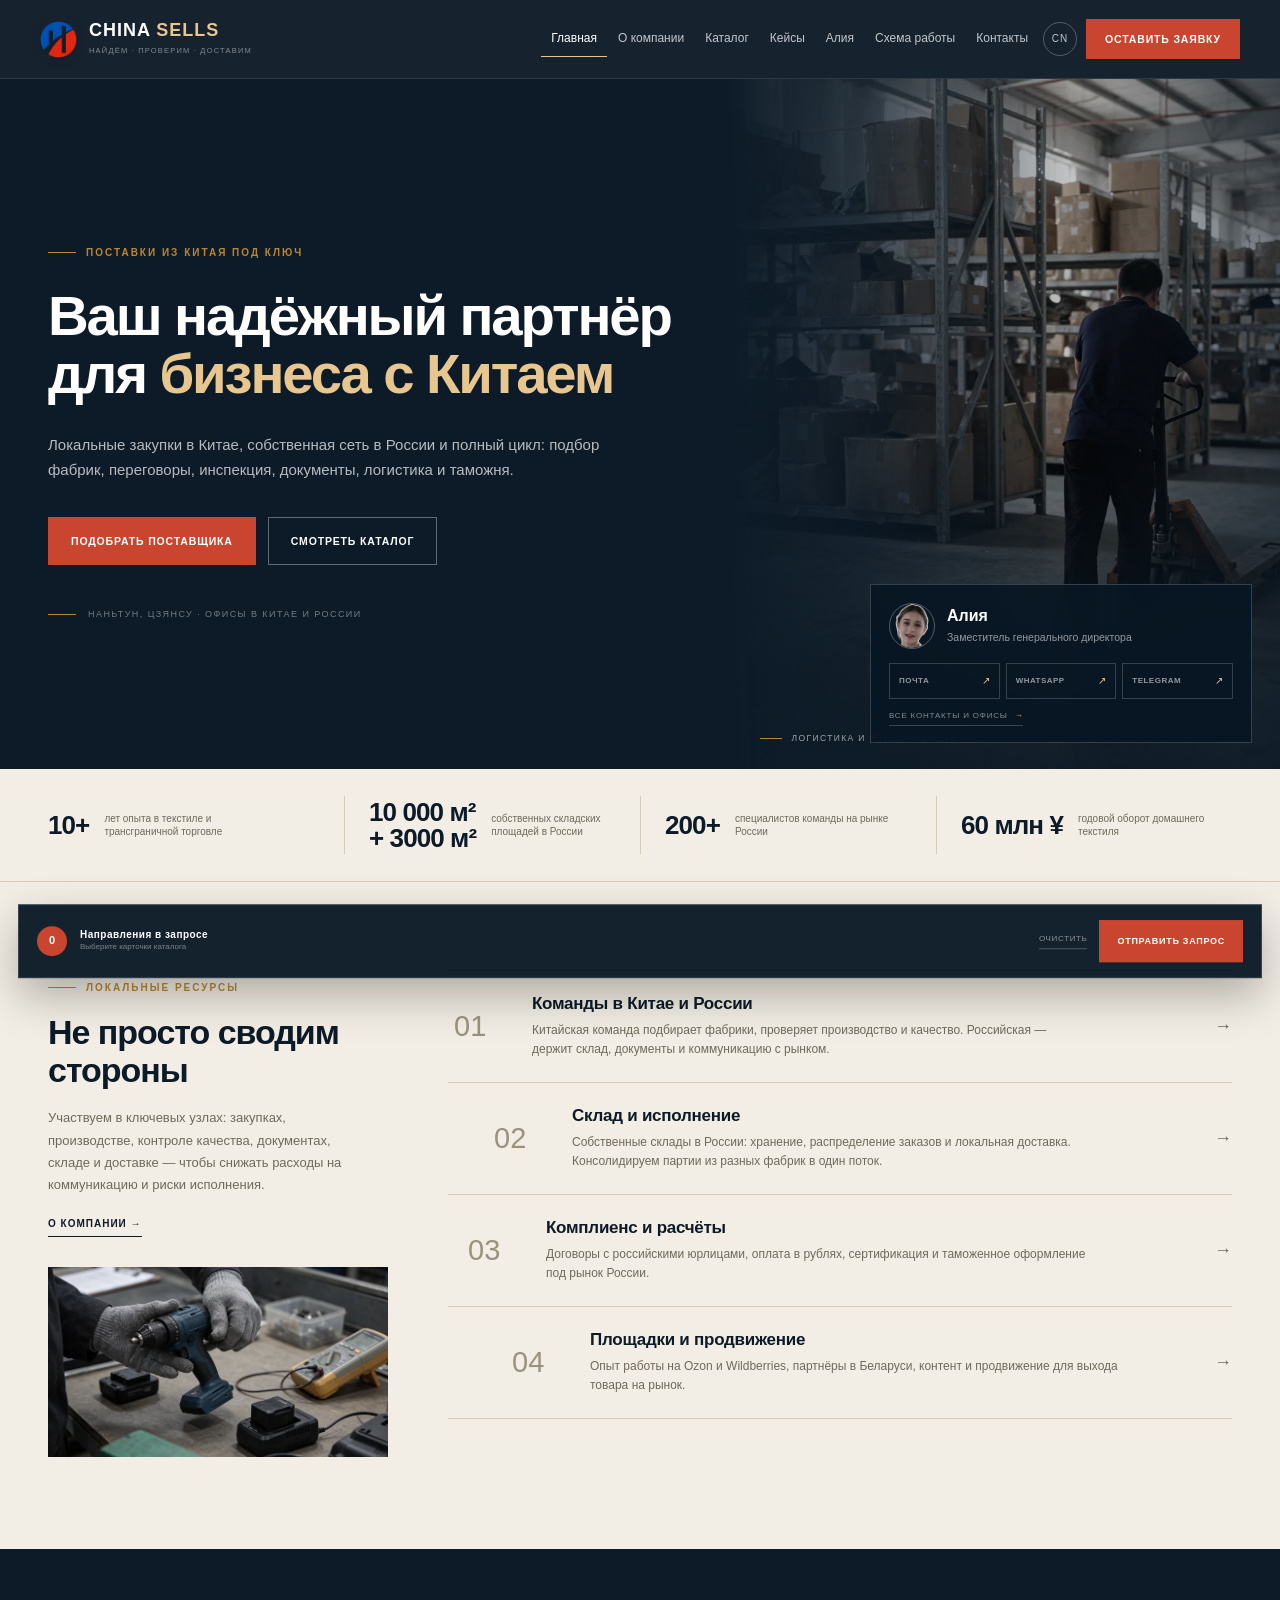
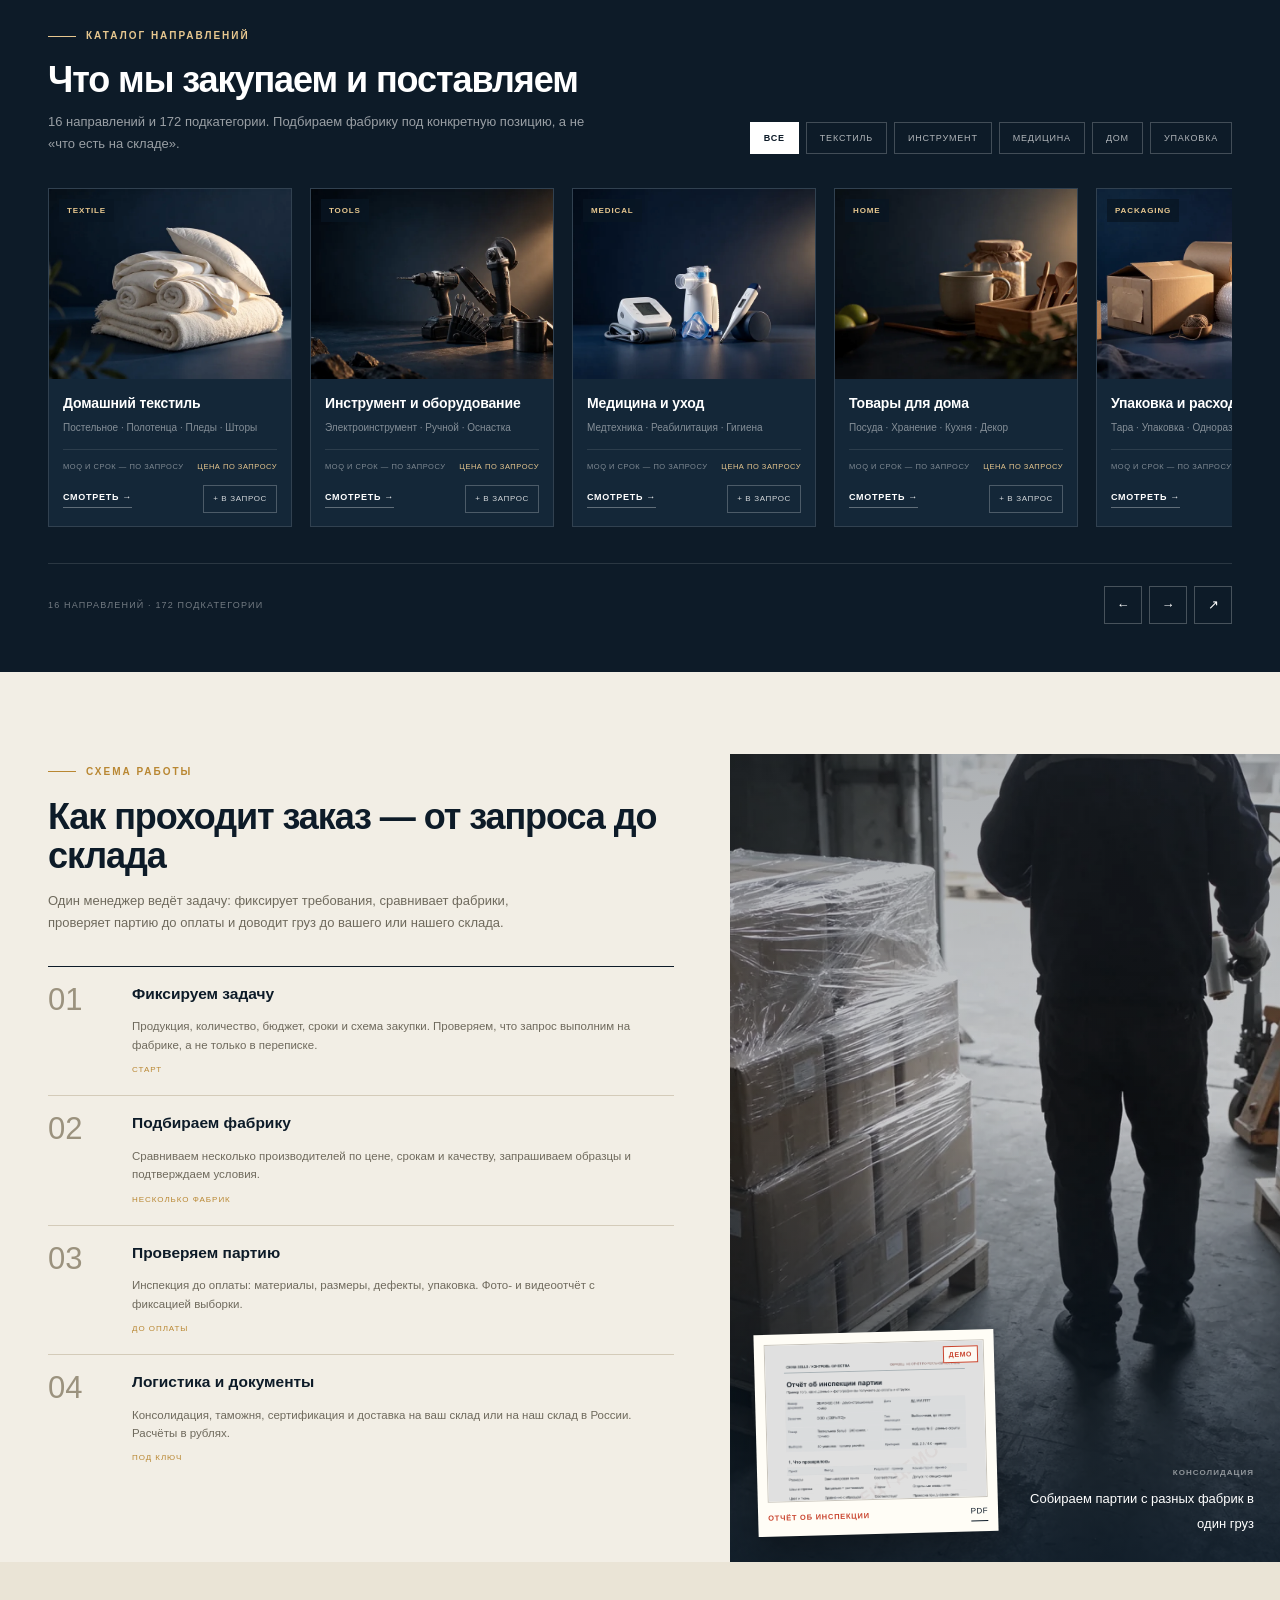
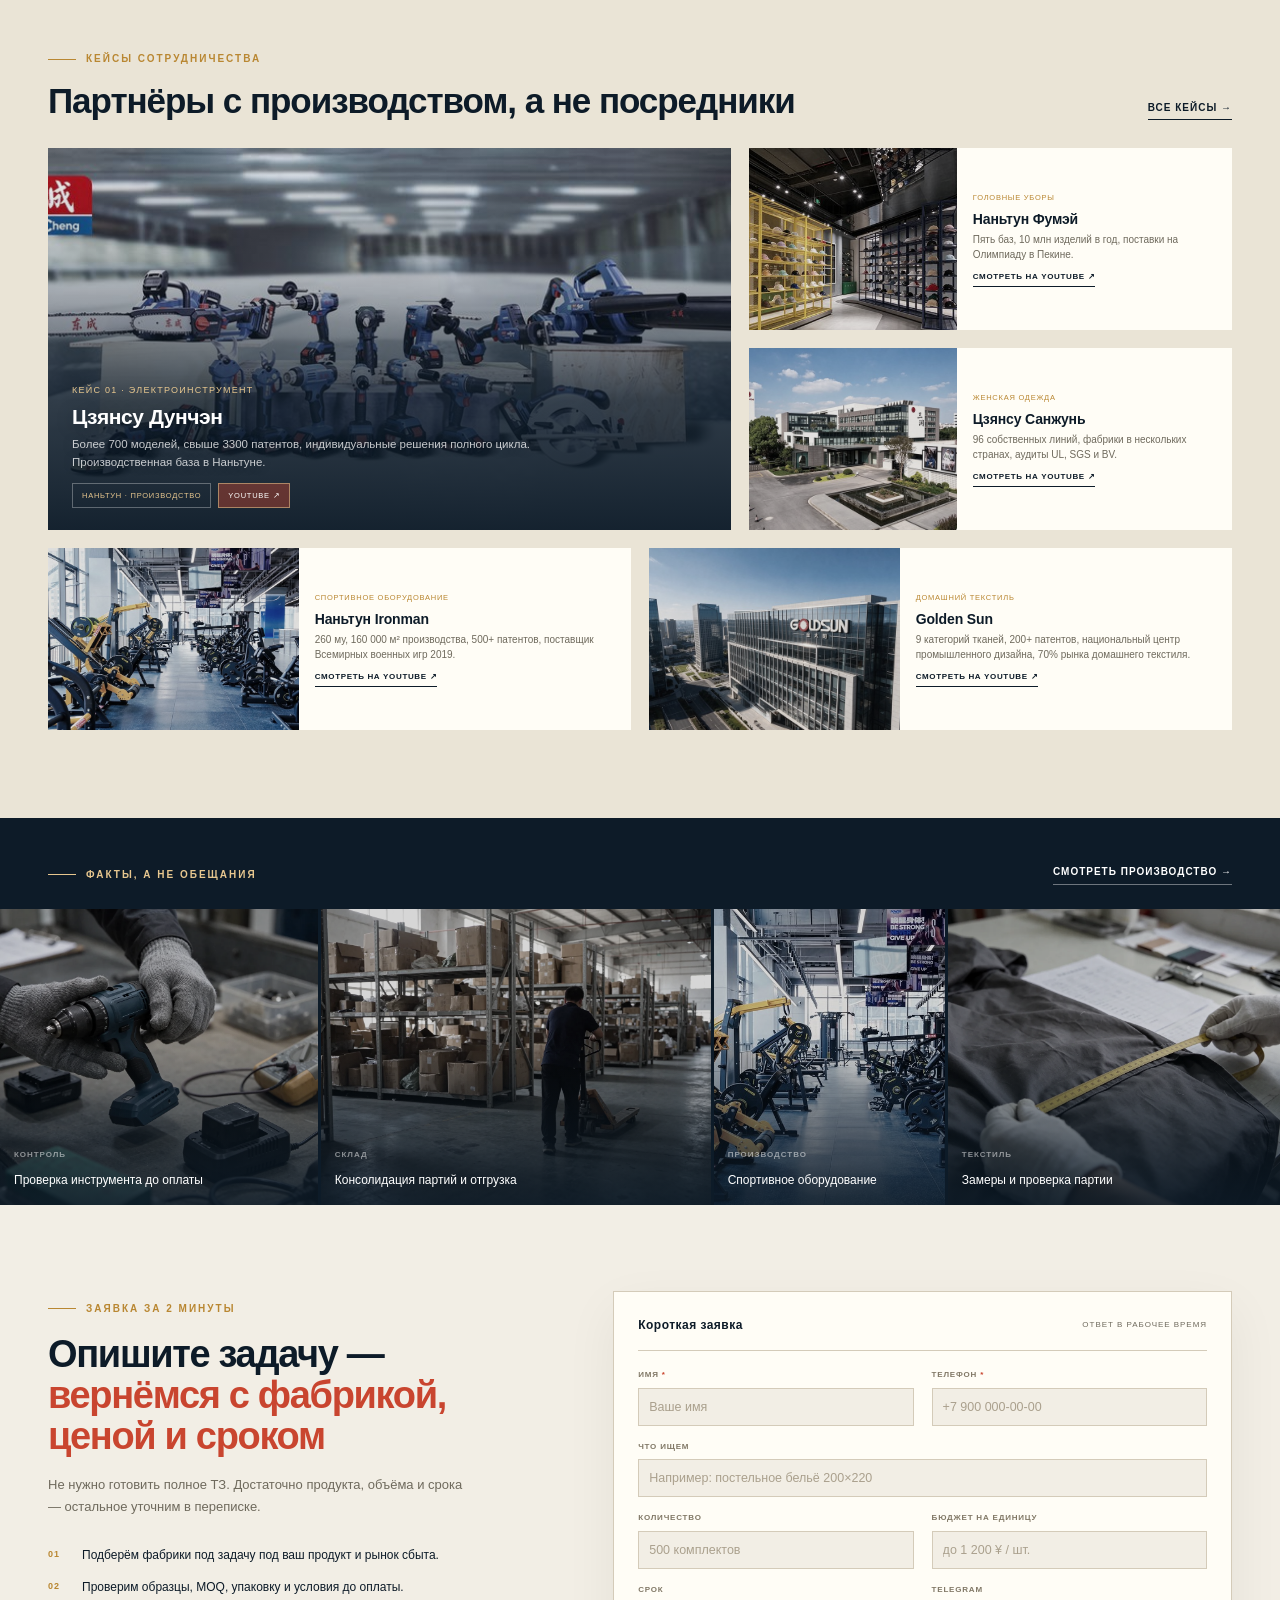
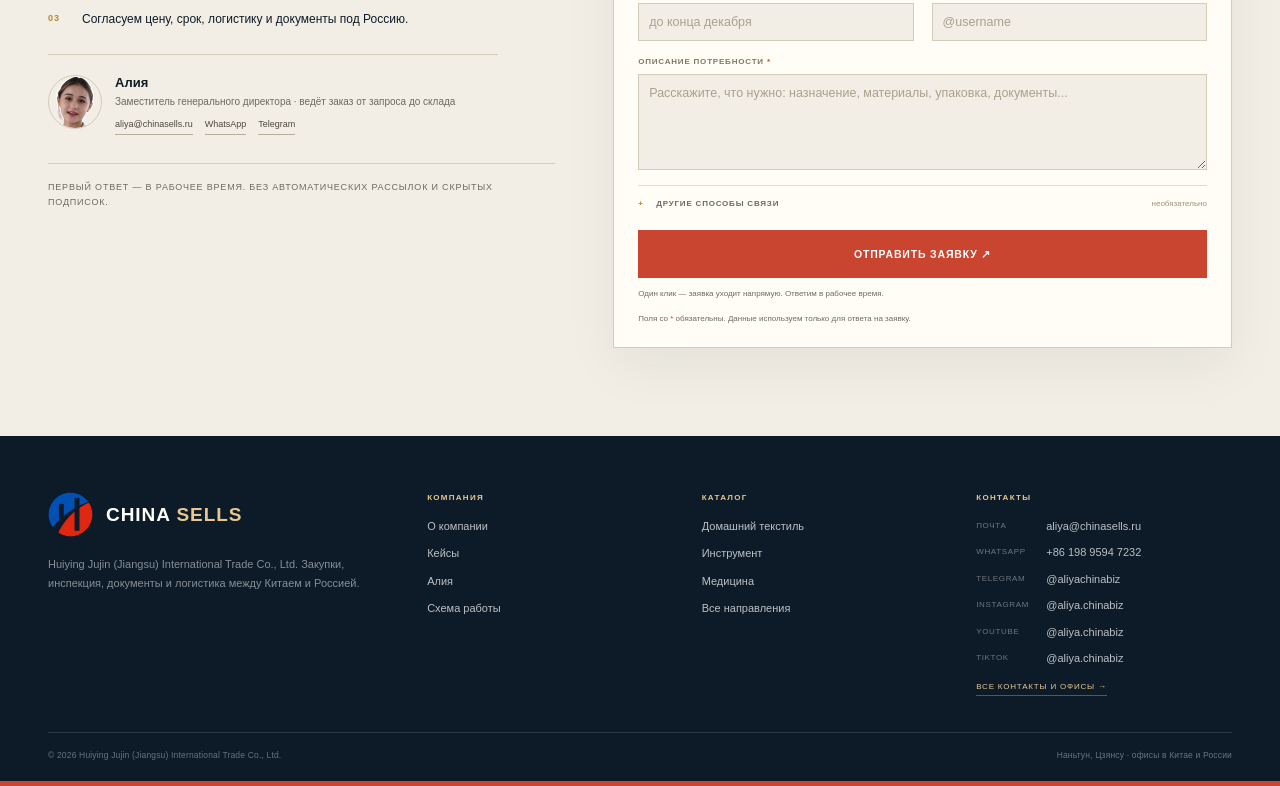
==== index.html @ 8e45dde5 "新增联系页并压缩首页联系卡" ====
<!DOCTYPE html>
<html lang="ru">
<head>
  <meta charset="UTF-8">
  <meta name="viewport" content="width=device-width, initial-scale=1.0">
  <title>China Sells — поставки из Китая под ключ | Каталог направлений и заявка</title>
  <meta name="description" content="China Sells: локальные закупки в Китае, подбор фабрик, инспекция партий, документы и логистика в Россию. Каталог направлений, MOQ и сроки — по запросу.">
  <link rel="canonical" href="https://chinasells.ru/">
  <link rel="alternate" hreflang="ru" href="https://chinasells.ru/">
  <link rel="alternate" hreflang="x-default" href="https://www.hyjjls.cn/">
  <link rel="alternate" hreflang="zh-CN" href="https://www.hyjjls.cn/">
  <meta name="theme-color" content="#0d1b28">
  <link rel="icon" href="img/logo-hyjj.png">
  <link rel="preload" href="css/site-2026.css" as="style">
  <link rel="stylesheet" href="css/site-2026.css">

  <meta property="og:type" content="website">
  <meta property="og:site_name" content="China Sells">
  <meta property="og:title" content="China Sells — поставки из Китая под ключ">
  <meta property="og:description" content="Подбор фабрик, инспекция партий, документы и логистика в Россию. Каталог направлений и заявка за 2 минуты.">
  <meta property="og:url" content="https://chinasells.ru/">
  <meta property="og:image" content="https://chinasells.ru/img/ru-hero.jpg">
  <meta property="og:locale" content="ru_RU">
  <meta name="twitter:card" content="summary_large_image">
  <meta name="twitter:title" content="China Sells — поставки из Китая под ключ">
  <meta name="twitter:description" content="Подбор фабрик, инспекция, документы и логистика в Россию.">
  <meta name="twitter:image" content="https://chinasells.ru/img/ru-hero.jpg">

  <script type="application/ld+json">
  {
    "@context": "https://schema.org",
    "@type": "Organization",
    "@id": "https://chinasells.ru/#organization",
    "name": "China Sells",
    "alternateName": "Huiying Jujin (Jiangsu) International Trade Co., Ltd.",
    "url": "https://chinasells.ru/",
    "logo": "https://chinasells.ru/img/logo-hyjj.png",
    "description": "Поставки из Китая под ключ: подбор производителей, инспекция фабрик, контракты, сертификация, логистика и таможня.",
    "address": {
      "@type": "PostalAddress",
      "addressLocality": "Наньтун",
      "addressRegion": "Цзянсу",
      "addressCountry": "CN"
    },
    "areaServed": ["RU", "CN"]
  }
  </script>

  <script async src="https://www.googletagmanager.com/gtag/js?id=AW-18539818418"></script>
  <script async src="https://www.googletagmanager.com/gtm.js?id=AW-18539353293"></script>
  <script>
    window.dataLayer = window.dataLayer || [];
    function gtag(){dataLayer.push(arguments);}
    gtag('js', new Date());
    gtag('config', 'AW-18539353293');
    gtag('config', 'AW-18539818418', {
      'linker': { 'domains': ['hyjjls.cn','www.hyjjls.cn','chinasells.ru','www.chinasells.ru','hyjj.shop'] },
      'cookie_flags': 'SameSite=None;Secure'
    });
  </script>
</head>
<body>

<header class="ix-header">
  <div class="ix-bar">
    <a class="ix-brand" href="index.html" aria-label="China Sells — главная">
      <img src="img/logo-hyjj.png" srcset="img/logo-hyjj.png 1x, img/logo-hyjj@2x.png 2x" alt="China Sells" width="74" height="74" fetchpriority="high">
      <span><b>CHINA <em>SELLS</em></b><small>Найдём · Проверим · Доставим</small></span>
    </a>
    <nav class="ix-nav" aria-label="Основная навигация">
      <a class="active" href="index.html">Главная</a>
      <a href="about.html">О компании</a>
      <a href="catalog.html">Каталог</a>
      <a href="cases.html">Кейсы</a>
      <a href="index.html#manager">Алия</a>
      <a href="#process">Схема работы</a>
      <a href="contacts.html">Контакты</a>
      <a class="lang" href="https://www.hyjjls.cn/" hreflang="zh-CN" title="Китайская версия">CN</a>
      <a class="cta" href="https://hyjj.shop/quote?source=website_home">Оставить заявку</a>
    </nav>
    <button class="ix-burger" type="button" aria-label="Открыть меню" aria-expanded="false" aria-controls="mobileMenu">☰</button>
  </div>
  <div class="ix-mobile" id="mobileMenu">
    <a href="about.html">О компании</a>
    <a href="catalog.html">Каталог</a>
    <a href="cases.html">Кейсы</a>
    <a href="index.html#manager">Алия</a>
    <a href="#process">Схема работы</a>
    <a href="contacts.html">Контакты</a>
    <a href="https://www.hyjjls.cn/" hreflang="zh-CN">中文版</a>
    <a class="cta" href="https://hyjj.shop/quote?source=website_home">Оставить заявку</a>
  </div>
</header>

<main>

  <section class="ix-hero" id="hero">
    <div class="ix-hero-copy">
      <div class="kicker">Поставки из Китая под ключ</div>
      <h1>Ваш надёжный партнёр для <span>бизнеса с Китаем</span></h1>
      <p class="ix-hero-lead">Локальные закупки в Китае, собственная сеть в России и полный цикл: подбор фабрик, переговоры, инспекция, документы, логистика и таможня.</p>
      <div class="ix-hero-actions">
        <a class="btn btn-red" href="https://hyjj.shop/quote?source=website_home">Подобрать поставщика</a>
        <a class="btn btn-ghost-dark" href="catalog.html">Смотреть каталог</a>
      </div>
      <div class="ix-hero-meta"><i></i>Наньтун, Цзянсу · офисы в Китае и России</div>
    </div>
    <div class="ix-hero-media">
      <img src="img/work/warehouse.webp" alt="Логистика и консолидация грузов China Sells" width="900" height="1200" fetchpriority="high">
      <div class="ix-hero-caption"><i></i>Логистика и консолидация</div>
      <aside class="ix-contact" aria-label="Контакты Алии">
        <div class="ix-contact-head">
          <img src="img/aliya-avatar.webp" srcset="img/aliya-avatar.webp 1x, img/aliya-avatar@2x.webp 2x" alt="Алия" width="46" height="46" loading="lazy">
          <div><strong>Алия</strong><span>Заместитель генерального директора</span></div>
        </div>
        <div class="ix-contact-actions">
          <a href="mailto:aliya@chinasells.ru"><b>Почта</b><i>↗</i></a>
          <a href="https://wa.me/8619895947232" target="_blank" rel="noopener noreferrer"><b>WhatsApp</b><i>↗</i></a>
          <a href="https://t.me/aliyachinabiz" target="_blank" rel="noopener noreferrer"><b>Telegram</b><i>↗</i></a>
        </div>
        <a class="ix-contact-more" href="contacts.html">Все контакты и офисы <span>→</span></a>
      </aside>
    </div>
  </section>

  <section class="ix-figures" aria-label="Ключевые показатели">
    <div class="ix-figures-inner">
      <div class="ix-fig"><strong>10+</strong><span>лет опыта в текстиле и трансграничной торговле</span></div>
      <div class="ix-fig"><strong>10 000 м²<br>+ 3000 м²</strong><span>собственных складских площадей в России</span></div>
      <div class="ix-fig"><strong>200+</strong><span>специалистов команды на рынке России</span></div>
      <div class="ix-fig"><strong>60 млн ¥</strong><span>годовой оборот домашнего текстиля</span></div>
    </div>
  </section>

  <section class="ix-cap" id="capability">
    <div class="container ix-cap-inner">
      <div class="ix-cap-left">
        <div>
          <div class="kicker">Локальные ресурсы</div>
          <h2>Не просто сводим стороны</h2>
          <p>Участвуем в ключевых узлах: закупках, производстве, контроле качества, документах, складе и доставке — чтобы снижать расходы на коммуникацию и риски исполнения.</p>
          <a class="ix-text-link" href="about.html">О компании →</a>
        </div>
        <img src="img/work/tools-inspection.webp" alt="Инспекция электроинструмента на производстве" width="800" height="500" loading="lazy">
      </div>
      <div class="ix-cap-rows">
        <a class="ix-cap-row" href="about.html">
          <span class="idx">01</span>
          <div><h3>Команды в Китае и России</h3><p>Китайская команда подбирает фабрики, проверяет производство и качество. Российская — держит склад, документы и коммуникацию с рынком.</p></div>
          <span class="arr">→</span>
        </a>
        <a class="ix-cap-row" href="about.html">
          <span class="idx">02</span>
          <div><h3>Склад и исполнение</h3><p>Собственные склады в России: хранение, распределение заказов и локальная доставка. Консолидируем партии из разных фабрик в один поток.</p></div>
          <span class="arr">→</span>
        </a>
        <a class="ix-cap-row" href="about.html">
          <span class="idx">03</span>
          <div><h3>Комплиенс и расчёты</h3><p>Договоры с российскими юрлицами, оплата в рублях, сертификация и таможенное оформление под рынок России.</p></div>
          <span class="arr">→</span>
        </a>
        <a class="ix-cap-row" href="about.html">
          <span class="idx">04</span>
          <div><h3>Площадки и продвижение</h3><p>Опыт работы на Ozon и Wildberries, партнёры в Беларуси, контент и продвижение для выхода товара на рынок.</p></div>
          <span class="arr">→</span>
        </a>
      </div>
    </div>
  </section>

  <section class="ix-catalog" id="catalog">
    <div class="ix-catalog-head">
      <div>
        <div class="kicker on-dark">Каталог направлений</div>
        <h2>Что мы закупаем и поставляем</h2>
        <p>16 направлений и 172 подкатегории. Подбираем фабрику под конкретную позицию, а не «что есть на складе».</p>
      </div>
      <div class="ix-chips" aria-label="Быстрый фильтр">
        <a class="ix-chip on" href="catalog.html">Все</a>
        <a class="ix-chip" href="catalog.html?cat=textile">Текстиль</a>
        <a class="ix-chip" href="catalog.html?cat=tools">Инструмент</a>
        <a class="ix-chip" href="catalog.html?cat=medical">Медицина</a>
        <a class="ix-chip" href="catalog.html?cat=home">Дом</a>
        <a class="ix-chip" href="catalog.html?cat=packaging">Упаковка</a>
      </div>
    </div>
    <div class="ix-rail" id="catalogRail">
      <article class="ix-pcard">
        <div class="ph"><img src="img/cat-textile.webp" alt="Домашний текстиль" width="552" height="428" loading="lazy"><span class="tag">Textile</span></div>
        <div class="bd">
          <h3>Домашний текстиль</h3>
          <p class="sub">Постельное · Полотенца · Пледы · Шторы</p>
          <div class="meta"><span>MOQ и срок — по запросу</span><span class="price">Цена по запросу</span></div>
          <div class="acts">
            <a class="go" href="catalog.html?cat=textile">Смотреть →</a>
            <button class="ix-add" type="button" data-add data-id="textile" data-title="Домашний текстиль" data-cat="Текстиль" data-img="img/cat-textile.webp">+ В запрос</button>
          </div>
        </div>
      </article>
      <article class="ix-pcard">
        <div class="ph"><img src="img/cat-tools.webp" alt="Электроинструмент и оборудование" width="552" height="428" loading="lazy"><span class="tag">Tools</span></div>
        <div class="bd">
          <h3>Инструмент и оборудование</h3>
          <p class="sub">Электроинструмент · Ручной · Оснастка</p>
          <div class="meta"><span>MOQ и срок — по запросу</span><span class="price">Цена по запросу</span></div>
          <div class="acts">
            <a class="go" href="catalog.html?cat=tools">Смотреть →</a>
            <button class="ix-add" type="button" data-add data-id="tools" data-title="Инструмент и оборудование" data-cat="Инструмент" data-img="img/cat-tools.webp">+ В запрос</button>
          </div>
        </div>
      </article>
      <article class="ix-pcard">
        <div class="ph"><img src="img/cat-medical.webp" alt="Медицина и уход" width="552" height="428" loading="lazy"><span class="tag">Medical</span></div>
        <div class="bd">
          <h3>Медицина и уход</h3>
          <p class="sub">Медтехника · Реабилитация · Гигиена</p>
          <div class="meta"><span>MOQ и срок — по запросу</span><span class="price">Цена по запросу</span></div>
          <div class="acts">
            <a class="go" href="catalog.html?cat=medical">Смотреть →</a>
            <button class="ix-add" type="button" data-add data-id="medical" data-title="Медицина и уход" data-cat="Медицина" data-img="img/cat-medical.webp">+ В запрос</button>
          </div>
        </div>
      </article>
      <article class="ix-pcard">
        <div class="ph"><img src="img/cat-home.webp" alt="Товары для дома" width="552" height="428" loading="lazy"><span class="tag">Home</span></div>
        <div class="bd">
          <h3>Товары для дома</h3>
          <p class="sub">Посуда · Хранение · Кухня · Декор</p>
          <div class="meta"><span>MOQ и срок — по запросу</span><span class="price">Цена по запросу</span></div>
          <div class="acts">
            <a class="go" href="catalog.html?cat=home">Смотреть →</a>
            <button class="ix-add" type="button" data-add data-id="home" data-title="Товары для дома" data-cat="Дом" data-img="img/cat-home.webp">+ В запрос</button>
          </div>
        </div>
      </article>
      <article class="ix-pcard">
        <div class="ph"><img src="img/cat-packaging.webp" alt="Упаковка и расходники" width="552" height="428" loading="lazy"><span class="tag">Packaging</span></div>
        <div class="bd">
          <h3>Упаковка и расходники</h3>
          <p class="sub">Тара · Упаковка · Одноразовые</p>
          <div class="meta"><span>MOQ и срок — по запросу</span><span class="price">Цена по запросу</span></div>
          <div class="acts">
            <a class="go" href="catalog.html?cat=packaging">Смотреть →</a>
            <button class="ix-add" type="button" data-add data-id="packaging" data-title="Упаковка и расходники" data-cat="Упаковка" data-img="img/cat-packaging.webp">+ В запрос</button>
          </div>
        </div>
      </article>
      <article class="ix-pcard">
        <div class="ph"><img src="img/cat-furniture.webp" alt="Мебель и фурнитура" width="552" height="428" loading="lazy"><span class="tag">Furniture</span></div>
        <div class="bd">
          <h3>Мебель и фурнитура</h3>
          <p class="sub">Корпусная · Мягкая · Фурнитура</p>
          <div class="meta"><span>MOQ и срок — по запросу</span><span class="price">Цена по запросу</span></div>
          <div class="acts">
            <a class="go" href="catalog.html?cat=furniture">Смотреть →</a>
            <button class="ix-add" type="button" data-add data-id="furniture" data-title="Мебель и фурнитура" data-cat="Мебель" data-img="img/cat-furniture.webp">+ В запрос</button>
          </div>
        </div>
      </article>
    </div>
    <div class="ix-catalog-foot">
      <span class="note">16 направлений · 172 подкатегории</span>
      <div class="ix-arrows">
        <button class="ix-arrow" type="button" data-rail-prev aria-label="Прокрутить каталог влево">←</button>
        <button class="ix-arrow" type="button" data-rail-next aria-label="Прокрутить каталог вправо">→</button>
        <a class="ix-arrow" href="catalog.html" aria-label="Открыть весь каталог">↗</a>
      </div>
    </div>
  </section>

  <section class="ix-process" id="process">
    <div class="ix-process-copy">
      <div class="kicker">Схема работы</div>
      <h2>Как проходит заказ — от запроса до склада</h2>
      <p>Один менеджер ведёт задачу: фиксирует требования, сравнивает фабрики, проверяет партию до оплаты и доводит груз до вашего или нашего склада.</p>
      <div class="ix-steps">
        <div class="ix-step">
          <span class="no">01</span>
          <div><h3>Фиксируем задачу</h3><p>Продукция, количество, бюджет, сроки и схема закупки. Проверяем, что запрос выполним на фабрике, а не только в переписке.</p><span class="side">Старт</span></div>
        </div>
        <div class="ix-step">
          <span class="no">02</span>
          <div><h3>Подбираем фабрику</h3><p>Сравниваем несколько производителей по цене, срокам и качеству, запрашиваем образцы и подтверждаем условия.</p><span class="side">Несколько фабрик</span></div>
        </div>
        <div class="ix-step">
          <span class="no">03</span>
          <div><h3>Проверяем партию</h3><p>Инспекция до оплаты: материалы, размеры, дефекты, упаковка. Фото- и видеоотчёт с фиксацией выборки.</p><span class="side">До оплаты</span></div>
        </div>
        <div class="ix-step">
          <span class="no">04</span>
          <div><h3>Логистика и документы</h3><p>Консолидация, таможня, сертификация и доставка на ваш склад или на наш склад в России. Расчёты в рублях.</p><span class="side">Под ключ</span></div>
        </div>
      </div>
    </div>
    <div class="ix-process-media">
      <img src="img/work/packing.webp" alt="Консолидация и упаковка партии перед отгрузкой" width="900" height="1200" loading="lazy">
      <div class="ix-doc">
        <span class="demo">ДЕМО</span>
        <img src="docs/inspection-report-preview.webp" alt="Пример отчёта об инспекции" width="480" height="680" loading="lazy">
        <div class="row"><span>Отчёт об инспекции</span><a href="docs/inspection-report-sample.pdf" target="_blank" rel="noopener noreferrer">PDF</a></div>
      </div>
      <div class="ix-process-caption"><b>Консолидация</b><span>Собираем партии с разных фабрик в один груз</span></div>
    </div>
  </section>

  <section class="ix-cases" id="cases">
    <div class="container">
      <div class="ix-cases-head">
        <div>
          <div class="kicker">Кейсы сотрудничества</div>
          <h2>Партнёры с производством, а не посредники</h2>
        </div>
        <a class="ix-text-link" href="cases.html">Все кейсы →</a>
      </div>
      <div class="ix-case-grid">
        <a class="ix-case-big" href="https://www.youtube.com/@aliya.chinabiz" target="_blank" rel="noopener noreferrer">
          <img src="img/case-dongcheng.jpg" srcset="img/case-dongcheng.jpg 1x, img/case-dongcheng@2x.jpg 2x" alt="Цех автоматической сварки Jiangsu Dongcheng — электроинструмент" width="800" height="375" loading="lazy">
          <div class="over">
            <div class="num">Кейс 01 · Электроинструмент</div>
            <h3>Цзянсу Дунчэн</h3>
            <p>Более 700 моделей, свыше 3300 патентов, индивидуальные решения полного цикла. Производственная база в Наньтуне.</p>
            <div class="chips"><span class="chip">Наньтун · производство</span><span class="chip yt">YouTube ↗</span></div>
          </div>
        </a>
        <a class="ix-case-sm" href="https://www.youtube.com/@aliya.chinabiz" target="_blank" rel="noopener noreferrer">
          <div class="ph"><img src="img/case-fumei.jpg" srcset="img/case-fumei.jpg 1x, img/case-fumei@2x.jpg 2x" alt="Шоурум Nantong Fumei — головные уборы" width="800" height="300" loading="lazy"></div>
          <div class="tx"><span class="tag">Головные уборы</span><h3>Наньтун Фумэй</h3><p>Пять баз, 10 млн изделий в год, поставки на Олимпиаду в Пекине.</p><span class="go">Смотреть на YouTube ↗</span></div>
        </a>
        <a class="ix-case-sm" href="https://www.youtube.com/@aliya.chinabiz" target="_blank" rel="noopener noreferrer">
          <div class="ph"><img src="img/case-sanrun.jpg" srcset="img/case-sanrun.jpg 1x, img/case-sanrun@2x.jpg 2x" alt="Парк Jiangsu Sanrun Garment Group" width="800" height="450" loading="lazy"></div>
          <div class="tx"><span class="tag">Женская одежда</span><h3>Цзянсу Санжунь</h3><p>96 собственных линий, фабрики в нескольких странах, аудиты UL, SGS и BV.</p><span class="go">Смотреть на YouTube ↗</span></div>
        </a>
        <a class="ix-case-sm ix-case-wide" href="https://www.youtube.com/@aliya.chinabiz" target="_blank" rel="noopener noreferrer">
          <div class="ph"><img src="img/case-ironman.jpg" srcset="img/case-ironman.jpg 1x, img/case-ironman@2x.jpg 2x" alt="Производственная база Nantong Ironman — спортивное оборудование" width="800" height="533" loading="lazy"></div>
          <div class="tx"><span class="tag">Спортивное оборудование</span><h3>Наньтун Ironman</h3><p>260 му, 160 000 м² производства, 500+ патентов, поставщик Всемирных военных игр 2019.</p><span class="go">Смотреть на YouTube ↗</span></div>
        </a>
        <a class="ix-case-sm ix-case-wide" href="https://www.youtube.com/@aliya.chinabiz" target="_blank" rel="noopener noreferrer">
          <div class="ph"><img src="img/case-goldensun.jpg" srcset="img/case-goldensun.jpg 1x, img/case-goldensun@2x.jpg 2x" alt="Штаб-квартира Jiangsu Golden Sun — текстильные технологии" width="800" height="450" loading="lazy"></div>
          <div class="tx"><span class="tag">Домашний текстиль</span><h3>Golden Sun</h3><p>9 категорий тканей, 200+ патентов, национальный центр промышленного дизайна, 70% рынка домашнего текстиля.</p><span class="go">Смотреть на YouTube ↗</span></div>
        </a>
      </div>
    </div>
  </section>

  <section class="ix-proof" aria-label="Производство и контроль">
    <div class="ix-proof-head">
      <div class="kicker on-dark">Факты, а не обещания</div>
      <a class="ix-text-link" href="https://www.youtube.com/@aliya.chinabiz" target="_blank" rel="noopener noreferrer">Смотреть производство →</a>
    </div>
    <div class="ix-proof-strip">
      <div class="ix-proof-item"><img src="img/work/tools-inspection.webp" alt="Контроль качества электроинструмента" width="800" height="500" loading="lazy"><div class="cap"><b>Контроль</b><span>Проверка инструмента до оплаты</span></div></div>
      <div class="ix-proof-item"><img src="img/work/warehouse.webp" alt="Склад и консолидация" width="800" height="500" loading="lazy"><div class="cap"><b>Склад</b><span>Консолидация партий и отгрузка</span></div></div>
      <div class="ix-proof-item"><img src="img/case-ironman.jpg" srcset="img/case-ironman.jpg 1x, img/case-ironman@2x.jpg 2x" alt="Производственная база Ironman" width="800" height="533" loading="lazy"><div class="cap"><b>Производство</b><span>Спортивное оборудование</span></div></div>
      <div class="ix-proof-item"><img src="img/work/textile-inspection.webp" alt="Проверка текстильной партии" width="800" height="500" loading="lazy"><div class="cap"><b>Текстиль</b><span>Замеры и проверка партии</span></div></div>
    </div>
  </section>

  <section class="ix-brief" id="brief">
    <div class="container ix-brief-grid">
      <div class="ix-brief-copy">
        <div class="kicker">Заявка за 2 минуты</div>
        <h2>Опишите задачу — <span>вернёмся с фабрикой, ценой и сроком</span></h2>
        <p>Не нужно готовить полное ТЗ. Достаточно продукта, объёма и срока — остальное уточним в переписке.</p>
        <div class="ix-brief-points">
          <div class="ix-brief-point"><b>01</b><span>Подберём фабрики под задачу под ваш продукт и рынок сбыта.</span></div>
          <div class="ix-brief-point"><b>02</b><span>Проверим образцы, MOQ, упаковку и условия до оплаты.</span></div>
          <div class="ix-brief-point"><b>03</b><span>Согласуем цену, срок, логистику и документы под Россию.</span></div>
        </div>
        <div class="ix-manager" id="manager">
          <img src="img/aliya-avatar.webp" srcset="img/aliya-avatar.webp 1x, img/aliya-avatar@2x.webp 2x" alt="Алия — заместитель генерального директора" width="108" height="108" loading="lazy">
          <div>
            <strong>Алия</strong>
            <span>Заместитель генерального директора · ведёт заказ от запроса до склада</span>
            <div class="ix-manager-links">
              <a href="mailto:aliya@chinasells.ru">aliya@chinasells.ru</a>
              <a href="https://wa.me/8619895947232" target="_blank" rel="noopener noreferrer">WhatsApp</a>
              <a href="https://t.me/aliyachinabiz" target="_blank" rel="noopener noreferrer">Telegram</a>
            </div>
          </div>
        </div>
        <div class="ix-brief-note">Первый ответ — в рабочее время. Без автоматических рассылок и скрытых подписок.</div>
      </div>
      <form class="ix-form" id="briefForm" novalidate>
        <div class="ix-form-head"><strong>Короткая заявка</strong><span>Ответ в рабочее время</span></div>
        <div id="briefBody">
          <div class="ix-hp" aria-hidden="true">
            <label for="briefHp">Website</label>
            <input id="briefHp" name="website_hp" type="text" tabindex="-1" autocomplete="off">
          </div>
          <div class="ix-fields">
            <div class="ix-field">
              <label for="briefName">Имя <em>*</em></label>
              <input id="briefName" name="name" type="text" placeholder="Ваше имя" autocomplete="name" required aria-describedby="briefNameErr">
              <div class="ix-err" id="briefNameErr" aria-live="polite"></div>
            </div>
            <div class="ix-field">
              <label for="briefPhone">Телефон <em>*</em></label>
              <input id="briefPhone" name="phone" type="tel" inputmode="tel" placeholder="+7 900 000-00-00" autocomplete="tel" required aria-describedby="briefPhoneErr">
              <div class="ix-err" id="briefPhoneErr" aria-live="polite"></div>
            </div>
            <div class="ix-field full">
              <label for="briefProduct">Что ищем</label>
              <input id="briefProduct" name="product" type="text" placeholder="Например: постельное бельё 200×220" autocomplete="off">
            </div>
            <div class="ix-field">
              <label for="briefQty">Количество</label>
              <input id="briefQty" name="qty" type="text" placeholder="500 комплектов" autocomplete="off">
            </div>
            <div class="ix-field">
              <label for="briefBudget">Бюджет на единицу</label>
              <input id="briefBudget" name="budget" type="text" placeholder="до 1 200 ¥ / шт." autocomplete="off">
            </div>
            <div class="ix-field">
              <label for="briefDeadline">Срок</label>
              <input id="briefDeadline" name="deadline" type="text" placeholder="до конца декабря" autocomplete="off">
            </div>
            <div class="ix-field">
              <label for="briefTelegram">Telegram</label>
              <input id="briefTelegram" name="telegram" type="text" placeholder="@username" autocomplete="off">
            </div>
            <div class="ix-field full">
              <label for="briefRequirement">Описание потребности <em>*</em></label>
              <textarea id="briefRequirement" name="requirement" rows="4" placeholder="Расскажите, что нужно: назначение, материалы, упаковка, документы..." required aria-describedby="briefRequirementErr"></textarea>
              <div class="ix-err" id="briefRequirementErr" aria-live="polite"></div>
            </div>
          </div>
          <details class="ix-extra">
            <summary>Другие способы связи <span>необязательно</span></summary>
            <div class="ix-fields">
              <div class="ix-field">
                <label for="briefWhatsapp">WhatsApp</label>
                <input id="briefWhatsapp" name="whatsapp" type="tel" inputmode="tel" placeholder="+7 900 000-00-00" autocomplete="off">
              </div>
              <div class="ix-field">
                <label for="briefEmail">Email</label>
                <input id="briefEmail" name="email" type="email" placeholder="you@example.com" autocomplete="email">
              </div>
              <div class="ix-field">
                <label for="briefCompany">Компания</label>
                <input id="briefCompany" name="company" type="text" placeholder="Название компании" autocomplete="organization">
              </div>
              <div class="ix-field">
                <label for="briefAddress">Адрес</label>
                <input id="briefAddress" name="address" type="text" placeholder="Город, страна" autocomplete="address-level2">
              </div>
            </div>
          </details>
          <div class="ix-form-actions">
            <div class="ix-form-primary">
              <button class="btn btn-red" id="briefSubmit" type="submit">Отправить заявку ↗</button>
              <span class="hint">Один клик — заявка уходит напрямую. Ответим в рабочее время.</span>
            </div>
          </div>
          <div class="ix-form-note">Поля со <em>*</em> обязательны. Данные используем только для ответа на заявку.</div>
          <div class="ix-form-alert" id="briefFormError" role="alert" hidden></div>
          <div class="ix-form-alert fallback" id="briefFallback" hidden>
            <a href="https://hyjj.shop/quote?source=website_home_form" target="_blank" rel="noreferrer">Открыть форму на hyjj.shop/quote →</a>
          </div>
        </div>
        <div class="ix-success" id="briefSuccess" tabindex="-1" hidden>
          <div class="ix-success-mark">✓</div>
          <strong>Заявка отправлена</strong>
          <p>Мы свяжемся с вами в ближайшее рабочее время. Ничего больше заполнять не нужно.</p>
          <button class="btn btn-ink" id="briefAgain" type="button">Отправить ещё одну</button>
        </div>
      </form>
    </div>
  </section>
</main>

<footer class="ix-footer" id="footer">
  <div class="container">
    <div class="ix-footer-top">
      <div>
        <div class="ix-footer-brand">
          <img src="img/logo-hyjj.png" srcset="img/logo-hyjj.png 1x, img/logo-hyjj@2x.png 2x" alt="China Sells" width="90" height="90" loading="lazy">
          <b>CHINA <em>SELLS</em></b>
        </div>
        <p>Huiying Jujin (Jiangsu) International Trade Co., Ltd. Закупки, инспекция, документы и логистика между Китаем и Россией.</p>
      </div>
      <div>
        <h4>Компания</h4>
        <div class="links">
          <a href="about.html">О компании</a>
          <a href="cases.html">Кейсы</a>
          <a href="index.html#manager">Алия</a>
          <a href="index.html#process">Схема работы</a>
        </div>
      </div>
      <div>
        <h4>Каталог</h4>
        <div class="links">
          <a href="catalog.html?cat=textile">Домашний текстиль</a>
          <a href="catalog.html?cat=tools">Инструмент</a>
          <a href="catalog.html?cat=medical">Медицина</a>
          <a href="catalog.html">Все направления</a>
        </div>
      </div>
      <div class="contact-links">
        <h4>Контакты</h4>
        <div class="links">
          <a href="mailto:aliya@chinasells.ru"><span>Почта</span>aliya@chinasells.ru</a>
          <a href="https://wa.me/8619895947232" target="_blank" rel="noopener noreferrer"><span>WhatsApp</span>+86 198 9594 7232</a>
          <a href="https://t.me/aliyachinabiz" target="_blank" rel="noopener noreferrer"><span>Telegram</span>@aliyachinabiz</a>
          <a href="https://www.instagram.com/aliya.chinabiz" target="_blank" rel="noopener noreferrer"><span>Instagram</span>@aliya.chinabiz</a>
          <a href="https://www.youtube.com/@aliya.chinabiz" target="_blank" rel="noopener noreferrer"><span>YouTube</span>@aliya.chinabiz</a>
          <a href="https://www.tiktok.com/@aliya.chinabiz" target="_blank" rel="noopener noreferrer"><span>TikTok</span>@aliya.chinabiz</a>
        </div>
        <a class="ix-footer-more" href="contacts.html">Все контакты и офисы →</a>
      </div>
    </div>
    <div class="ix-footer-bottom">
      <span>© 2026 Huiying Jujin (Jiangsu) International Trade Co., Ltd.</span>
      <span>Наньтун, Цзянсу · офисы в Китае и России</span>
    </div>
  </div>
  <div class="ix-endbar"></div>
</footer>

<div class="ix-inquiry" id="inquiryBar" aria-live="polite">
  <div class="ix-inq-left">
    <span class="ix-inq-count" id="inquiryCount">0</span>
    <div class="ix-inq-copy"><strong>Направления в запросе</strong><span id="inquiryTitles">Выберите карточки каталога</span></div>
    <div class="ix-inq-thumbs" id="inquiryThumbs"></div>
  </div>
  <div class="ix-inq-actions">
    <button class="ix-inq-clear" type="button" id="inquiryClear">Очистить</button>
    <button class="btn btn-red" type="button" id="inquirySend">Отправить запрос</button>
  </div>
</div>
<div class="ix-toast" id="toast" role="status"></div>

<script src="js/site-2026.js" defer></script>
</body>
</html>
---- css/site-2026.css ----
/* China Sells — 2026 editorial framework
   Palette: warm paper / ink navy / signal red / restrained gold
*/
:root{
  --paper:#f2eee5;
  --paper-2:#eae4d6;
  --ink:#0d1b28;
  --ink-2:#142738;
  --ink-3:#1b3247;
  --red:#c9452f;
  --red-2:#a93625;
  --gold:#b98732;
  --gold-soft:#e7c78f;
  --line:#d4cbb9;
  --line-light:#e3dccd;
  --muted:#6f6a5d;
  --white:#fffdf6;
  --radius:0px;
}
*{box-sizing:border-box;margin:0;padding:0}
html{scroll-behavior:smooth;scroll-padding-top:96px}
body{
  min-width:320px;
  background:var(--paper);
  color:var(--ink);
  font-family:"Segoe UI","Helvetica Neue",Roboto,Arial,sans-serif;
  line-height:1.58;
  -webkit-font-smoothing:antialiased;
  overflow-x:hidden;
}
img{display:block;max-width:100%}
a{color:inherit;text-decoration:none}
button,input,select,textarea{font:inherit;color:inherit}
button{cursor:pointer}
.container{width:min(1296px,calc(100% - 96px));margin:0 auto}
.kicker{
  display:inline-flex;align-items:center;gap:10px;
  font-size:10px;font-weight:700;letter-spacing:.2em;text-transform:uppercase;
  color:var(--gold);line-height:1.2;
}
.kicker::before{content:"";width:28px;height:1px;background:currentColor;flex:0 0 28px}
.kicker.on-dark{color:var(--gold-soft)}

/* ---------- header ---------- */
.ix-header{
  position:sticky;top:0;z-index:80;
  background:rgba(13,27,40,.96);
  backdrop-filter:blur(14px);
  border-bottom:1px solid rgba(255,255,255,.1);
  color:#fff;
}
.ix-header .ix-bar{
  height:78px;width:min(1296px,calc(100% - 80px));margin:0 auto;
  display:flex;align-items:center;justify-content:space-between;gap:26px;
}
.ix-brand{display:flex;align-items:center;gap:12px;flex:0 0 auto}
.ix-brand img{width:37px;height:37px;object-fit:contain;filter:drop-shadow(0 2px 5px rgba(0,0,0,.28))}
.ix-brand b{display:block;font-size:18px;line-height:1.05;letter-spacing:.055em;font-weight:700}
.ix-brand b em{font-style:normal;color:var(--gold-soft)}
.ix-brand small{display:block;margin-top:5px;font-size:7.5px;letter-spacing:.16em;color:rgba(255,255,255,.46);text-transform:uppercase;white-space:nowrap}
.ix-nav{display:flex;align-items:center;gap:1px;flex-wrap:nowrap}
.ix-nav a{
  padding:8px 10px;font-size:12px;color:rgba(255,255,255,.74);white-space:nowrap;
  border-bottom:1px solid transparent;transition:color .18s,border-color .18s;
}
.ix-nav a:hover,.ix-nav a.active{color:#fff;border-bottom-color:var(--gold-soft)}
.ix-nav a.lang{
  width:34px;height:34px;border:1px solid rgba(255,255,255,.26);border-radius:50%;
  display:flex;align-items:center;justify-content:center;padding:0;margin-left:4px;border-bottom-color:rgba(255,255,255,.26);
  font-size:10px;letter-spacing:.1em;
}
.ix-nav a.lang:hover{border-color:#fff;background:rgba(255,255,255,.08)}
.ix-nav a.cta{
  margin-left:8px;padding:11px 18px;background:var(--red);border:1px solid var(--red);color:#fff;
  font-size:10.5px;font-weight:700;letter-spacing:.08em;text-transform:uppercase;
  border-bottom-color:var(--red);
}
.ix-nav a.cta:hover{background:var(--red-2);border-color:var(--red-2)}
.ix-burger{
  display:none;width:40px;height:40px;background:transparent;border:1px solid rgba(255,255,255,.24);
  color:#fff;font-size:18px;line-height:1;align-items:center;justify-content:center;
}
.ix-mobile{
  display:none;position:absolute;left:0;right:0;top:100%;background:var(--ink);
  border-bottom:1px solid rgba(255,255,255,.12);padding:12px 24px 18px;
  box-shadow:0 18px 40px rgba(0,0,0,.28);
}
.ix-mobile.open{display:block}
.ix-mobile a{display:flex;align-items:center;justify-content:space-between;padding:12px 0;border-bottom:1px solid rgba(255,255,255,.09);font-size:13px}
.ix-mobile a.cta{justify-content:center;margin-top:14px;background:var(--red);color:#fff;font-weight:700;letter-spacing:.06em;text-transform:uppercase;font-size:11px;border:0}

/* ---------- hero ---------- */
.ix-hero{
  position:relative;display:grid;grid-template-columns:57% 43%;
  min-height:690px;background:var(--ink);color:#fff;overflow:hidden;
}
.ix-hero-copy{
  padding:66px 56px 46px max(48px,calc((100vw - 1296px)/2));
  display:flex;flex-direction:column;justify-content:center;position:relative;z-index:3;
}
.ix-hero .kicker{margin-bottom:28px}
.ix-hero h1{
  max-width:760px;font-size:clamp(40px,4.4vw,62px);line-height:1.04;
  letter-spacing:-.038em;font-weight:700;
}
.ix-hero h1 span{color:var(--gold-soft)}
.ix-hero-lead{
  max-width:560px;margin-top:28px;font-size:15px;line-height:1.72;color:rgba(255,255,255,.7);
}
.ix-hero-actions{display:flex;gap:12px;flex-wrap:wrap;margin-top:34px}
.btn{
  display:inline-flex;align-items:center;justify-content:center;gap:8px;
  min-height:48px;padding:0 22px;border:1px solid transparent;
  font-size:10.5px;font-weight:700;letter-spacing:.08em;text-transform:uppercase;
  transition:background .18s,border-color .18s,color .18s;
}
.btn-red{background:var(--red);border-color:var(--red);color:#fff}
.btn-red:hover{background:var(--red-2);border-color:var(--red-2)}
.btn-ghost-dark{border-color:rgba(255,255,255,.34);color:#fff;background:transparent}
.btn-ghost-dark:hover{border-color:#fff;background:rgba(255,255,255,.07)}
.btn-ink{background:var(--ink);border-color:var(--ink);color:#fff}
.btn-ink:hover{background:var(--ink-3);border-color:var(--ink-3)}
.btn-outline-ink{border-color:var(--ink);color:var(--ink);background:transparent}
.btn-outline-ink:hover{background:var(--ink);color:#fff}
.ix-hero-meta{
  display:flex;align-items:center;gap:12px;margin-top:42px;
  font-size:9px;letter-spacing:.16em;text-transform:uppercase;color:rgba(255,255,255,.42);
}
.ix-hero-meta i{width:28px;height:1px;background:var(--gold)}
.ix-hero-media{position:relative;overflow:hidden;min-height:690px}
.ix-hero-media img{width:100%;height:100%;object-fit:cover;filter:saturate(.7) contrast(1.04) brightness(.82)}
.ix-hero-media::after{
  content:"";position:absolute;inset:0;
  background:linear-gradient(90deg,var(--ink) 0%,rgba(13,27,40,.78) 24%,rgba(13,27,40,.08) 62%,rgba(13,27,40,.5) 100%),
             linear-gradient(0deg,rgba(13,27,40,.86) 0%,transparent 48%);
}
.ix-hero-caption{
  position:absolute;left:30px;bottom:24px;z-index:4;display:flex;align-items:center;gap:10px;
  font-size:8.5px;letter-spacing:.16em;text-transform:uppercase;color:rgba(255,255,255,.6);
}
.ix-hero-caption i{width:22px;height:1px;background:var(--gold)}
.ix-contact{
  position:absolute;right:28px;bottom:26px;z-index:6;width:382px;padding:18px 18px 16px;
  background:rgba(8,22,35,.92);border:1px solid rgba(255,255,255,.18);
  backdrop-filter:blur(12px);
}
.ix-contact-head{display:flex;align-items:center;gap:12px;margin-bottom:14px}
.ix-contact-head img{width:46px;height:46px;border-radius:50%;object-fit:cover;object-position:center 18%;border:1px solid rgba(255,255,255,.36)}
.ix-contact-head strong{display:block;font-size:16px;line-height:1.15}
.ix-contact-head span{display:block;font-size:10.5px;color:rgba(255,255,255,.56);margin-top:4px}
.ix-contact-actions{display:grid;grid-template-columns:repeat(3,minmax(0,1fr));gap:6px}
.ix-contact-actions a{
  min-height:36px;border:1px solid rgba(255,255,255,.18);display:flex;align-items:center;justify-content:space-between;gap:6px;
  padding:0 9px;font-size:10px;color:rgba(255,255,255,.86);overflow:hidden;
}
.ix-contact-actions a:hover{border-color:rgba(255,255,255,.55);background:rgba(255,255,255,.06)}
.ix-contact-actions a b{font-size:8px;letter-spacing:.06em;text-transform:uppercase;color:rgba(255,255,255,.56);font-weight:700;white-space:nowrap}
.ix-contact-actions a i{font-style:normal;font-size:10px;line-height:1;color:var(--gold-soft)}
.ix-contact-more{display:inline-flex;align-items:center;gap:7px;margin-top:11px;font-size:8px;letter-spacing:.1em;text-transform:uppercase;color:rgba(255,255,255,.5);border-bottom:1px solid rgba(255,255,255,.2);padding-bottom:2px}
.ix-contact-more:hover{color:#fff;border-color:var(--gold-soft)}
.ix-contact-more span{color:var(--gold-soft)}

/* ---------- figures ---------- */
.ix-figures{
  border-bottom:1px solid var(--line);
  background:var(--paper);
}
.ix-figures-inner{
  width:min(1296px,calc(100% - 96px));margin:0 auto;
  display:grid;grid-template-columns:repeat(4,1fr);align-items:center;min-height:112px;
}
.ix-fig{display:flex;align-items:center;gap:15px;padding-left:24px;border-left:1px solid var(--line);min-height:58px}
.ix-fig:first-child{border-left:0;padding-left:0}
.ix-fig strong{font-size:26px;line-height:1;font-weight:600;letter-spacing:-.035em;white-space:nowrap}
.ix-fig span{display:block;font-size:10px;line-height:1.35;color:var(--muted);max-width:170px}

/* ---------- capability ---------- */
.ix-cap{padding:88px 0 92px;background:var(--paper)}
.ix-cap-inner{display:grid;grid-template-columns:340px 1fr;gap:60px}
.ix-cap-left h2{font-size:34px;line-height:1.12;letter-spacing:-.03em;margin-top:18px}
.ix-cap-left p{margin-top:18px;font-size:13px;line-height:1.7;color:var(--muted);max-width:310px}
.ix-text-link{display:inline-flex;align-items:center;gap:8px;margin-top:20px;font-size:10px;font-weight:700;letter-spacing:.1em;text-transform:uppercase;border-bottom:1px solid var(--ink);padding-bottom:4px}
.ix-text-link:hover{color:var(--red);border-color:var(--red)}
.ix-cap-left img{margin-top:30px;width:100%;height:190px;object-fit:cover;filter:saturate(.65) contrast(1.02)}
.ix-cap-rows{border-top:1px solid var(--ink)}
.ix-cap-row{
  display:grid;grid-template-columns:62px 1fr 24px;align-items:center;gap:16px;
  min-height:112px;border-bottom:1px solid var(--line);padding:16px 0 16px 6px;
}
.ix-cap-row:nth-child(2){padding-left:46px}
.ix-cap-row:nth-child(3){padding-left:20px}
.ix-cap-row:nth-child(4){padding-left:64px}
.ix-cap-row:hover{background:rgba(255,253,246,.5)}
.ix-cap-row .idx{font-size:29px;font-weight:300;line-height:1;color:#9b927e}
.ix-cap-row h3{font-size:17px;line-height:1.2;letter-spacing:-.015em;margin-bottom:7px}
.ix-cap-row p{font-size:12px;line-height:1.6;color:var(--muted);max-width:540px}
.ix-cap-row .arr{font-size:18px;color:var(--muted);justify-self:end}

/* ---------- catalog rail ---------- */
.ix-catalog{background:var(--ink);color:#fff;padding:70px 0 48px;overflow:hidden}
.ix-catalog-head{
  width:min(1296px,calc(100% - 96px));margin:0 auto 34px;
  display:flex;align-items:flex-end;justify-content:space-between;gap:30px;
}
.ix-catalog-head h2{font-size:36px;line-height:1.1;letter-spacing:-.03em;margin-top:16px;max-width:620px}
.ix-catalog-head p{margin-top:12px;font-size:13px;line-height:1.65;color:rgba(255,255,255,.58);max-width:560px}
.ix-chips{display:flex;gap:7px;flex-wrap:wrap;justify-content:flex-end}
.ix-chip{
  height:32px;padding:0 13px;border:1px solid rgba(255,255,255,.22);background:transparent;
  color:rgba(255,255,255,.68);font-size:9px;letter-spacing:.09em;text-transform:uppercase;
  display:inline-flex;align-items:center;white-space:nowrap;
}
.ix-chip:hover{color:#fff;border-color:rgba(255,255,255,.55)}
.ix-chip.on{background:#fff;color:var(--ink);border-color:#fff;font-weight:700}
.ix-rail{
  width:min(1296px,calc(100% - 96px));margin:0 auto;
  display:flex;gap:18px;overflow-x:auto;scroll-snap-type:x mandatory;
  padding:0 0 8px;
  scrollbar-width:none;
}
.ix-rail::-webkit-scrollbar{display:none}
.ix-pcard{
  flex:0 0 244px;scroll-snap-align:start;background:var(--ink-2);
  border:1px solid rgba(255,255,255,.12);
  display:flex;flex-direction:column;
}
.ix-pcard .ph{position:relative;height:190px;overflow:hidden}
.ix-pcard .ph img{width:100%;height:100%;object-fit:cover;filter:saturate(.8) contrast(1.02)}
.ix-pcard .ph .tag{
  position:absolute;left:10px;top:10px;height:23px;padding:0 8px;background:rgba(8,22,35,.76);
  display:flex;align-items:center;font-size:8px;font-weight:700;letter-spacing:.11em;text-transform:uppercase;color:var(--gold-soft);
}
.ix-pcard .bd{padding:15px 14px 13px;display:flex;flex-direction:column;flex:1}
.ix-pcard h3{font-size:14px;line-height:1.3;letter-spacing:-.01em}
.ix-pcard .sub{margin-top:7px;font-size:10px;line-height:1.5;color:rgba(255,255,255,.48)}
.ix-pcard .meta{
  display:flex;justify-content:space-between;align-items:center;gap:8px;
  margin-top:14px;padding-top:11px;border-top:1px solid rgba(255,255,255,.1);
  font-size:7.5px;letter-spacing:.07em;text-transform:uppercase;color:rgba(255,255,255,.46);
}
.ix-pcard .meta .price{color:var(--gold-soft);text-align:right}
.ix-pcard .acts{display:flex;align-items:center;justify-content:space-between;gap:8px;margin-top:13px}
.ix-pcard .go{font-size:9px;font-weight:700;letter-spacing:.08em;text-transform:uppercase;color:#fff;border-bottom:1px solid rgba(255,255,255,.32);padding-bottom:3px}
.ix-pcard .go:hover{color:var(--gold-soft);border-color:var(--gold-soft)}
.ix-add{
  height:28px;padding:0 9px;border:1px solid rgba(255,255,255,.24);background:transparent;
  color:rgba(255,255,255,.82);font-size:8px;letter-spacing:.08em;text-transform:uppercase;white-space:nowrap;
}
.ix-add:hover{border-color:#fff;color:#fff}
.ix-add.on{background:var(--red);border-color:var(--red);color:#fff}
.ix-catalog-foot{
  width:min(1296px,calc(100% - 96px));margin:28px auto 0;
  display:flex;align-items:center;justify-content:space-between;gap:20px;
  border-top:1px solid rgba(255,255,255,.12);padding-top:22px;
}
.ix-catalog-foot .note{font-size:9px;letter-spacing:.13em;text-transform:uppercase;color:rgba(255,255,255,.42)}
.ix-arrows{display:flex;gap:7px}
.ix-arrow{
  width:38px;height:38px;border:1px solid rgba(255,255,255,.24);background:transparent;color:#fff;
  display:flex;align-items:center;justify-content:center;font-size:13px;
}
.ix-arrow:hover{border-color:#fff;background:rgba(255,255,255,.08)}

/* ---------- process ---------- */
.ix-process{
  display:grid;grid-template-columns:57% 43%;background:var(--paper);
  padding-top:82px;
}
.ix-process-copy{padding:0 56px 78px max(48px,calc((100vw - 1296px)/2))}
.ix-process-copy h2{font-size:36px;line-height:1.1;letter-spacing:-.03em;margin-top:17px;max-width:640px}
.ix-process-copy p{margin-top:14px;font-size:13px;line-height:1.7;color:var(--muted);max-width:520px}
.ix-steps{margin-top:32px}
.ix-step{
  display:grid;grid-template-columns:66px 1fr;gap:18px;align-items:start;
  min-height:104px;padding:17px 0 16px;border-top:1px solid var(--line);
}
.ix-step:first-child{border-top-color:var(--ink)}
.ix-step .no{font-size:31px;font-weight:300;line-height:1;color:#9b927e}
.ix-step h3{font-size:15.5px;line-height:1.25;margin-bottom:6px}
.ix-step p{font-size:11.5px;line-height:1.6;color:var(--muted);max-width:520px}
.ix-step .side{display:inline-block;margin-top:9px;font-size:8px;letter-spacing:.12em;text-transform:uppercase;color:var(--gold)}
.ix-process-media{position:relative;overflow:hidden;min-height:700px}
.ix-process-media img{width:100%;height:100%;object-fit:cover;filter:saturate(.62) contrast(1.03) brightness(.88)}
.ix-process-media::after{content:"";position:absolute;inset:0;background:linear-gradient(0deg,rgba(13,27,40,.88),rgba(13,27,40,.1) 55%,rgba(13,27,40,.24))}
.ix-doc{
  position:absolute;left:26px;bottom:28px;z-index:4;width:240px;
  background:var(--white);color:var(--ink);padding:10px;box-shadow:0 18px 40px rgba(0,0,0,.34);
  transform:rotate(-1.5deg);
}
.ix-doc img{width:100%;height:158px;object-fit:cover;object-position:top center;border:1px solid var(--line-light)}
.ix-doc .row{display:flex;align-items:center;justify-content:space-between;gap:8px;margin-top:8px}
.ix-doc .row span{font-size:7.5px;letter-spacing:.1em;text-transform:uppercase;color:var(--red);font-weight:700}
.ix-doc .row a{font-size:8px;letter-spacing:.06em;text-transform:uppercase;border-bottom:1px solid var(--ink);padding-bottom:2px}
.ix-doc .demo{position:absolute;right:16px;top:16px;z-index:2;background:rgba(255,253,246,.9);border:1px solid var(--red);color:var(--red);font-size:7px;font-weight:700;letter-spacing:.08em;padding:2px 5px}
.ix-process-caption{position:absolute;right:26px;bottom:26px;z-index:3;max-width:230px;text-align:right}
.ix-process-caption b{display:block;font-size:8px;letter-spacing:.13em;text-transform:uppercase;color:rgba(255,255,255,.5);margin-bottom:6px}
.ix-process-caption span{font-size:13px;line-height:1.45;color:#fff}

/* ---------- cases ---------- */
.ix-cases{background:var(--paper-2);padding:80px 0 88px}
.ix-cases-head{display:flex;align-items:flex-end;justify-content:space-between;gap:24px;margin-bottom:28px}
.ix-cases-head h2{font-size:35px;line-height:1.1;letter-spacing:-.03em;margin-top:15px}
.ix-cases-head .ix-text-link{margin:0;color:var(--ink)}
.ix-case-grid{display:grid;grid-template-columns:repeat(12,1fr);grid-template-rows:182px 182px 182px;gap:18px}
.ix-case-big{
  grid-column:1/8;grid-row:1/3;position:relative;overflow:hidden;background:var(--ink);color:#fff;
}
.ix-case-big img{width:100%;height:100%;object-fit:cover;filter:saturate(.72) contrast(1.04)}
.ix-case-big::after{content:"";position:absolute;inset:0;background:linear-gradient(0deg,rgba(13,27,40,.96) 0%,rgba(13,27,40,.82) 34%,rgba(13,27,40,.26) 68%,rgba(13,27,40,.04) 100%)}
.ix-case-big .over{position:absolute;left:24px;bottom:22px;right:24px;z-index:2}
.ix-case-big .num{font-size:9px;letter-spacing:.14em;text-transform:uppercase;color:var(--gold-soft);margin-bottom:7px}
.ix-case-big h3{font-size:21px;line-height:1.15;letter-spacing:-.02em;color:#fff;text-shadow:0 2px 18px rgba(0,0,0,.28)}
.ix-case-big p{margin-top:7px;font-size:11.5px;line-height:1.55;color:rgba(255,255,255,.76);max-width:520px;text-shadow:0 1px 12px rgba(0,0,0,.25)}
.ix-case-big .chips{display:flex;flex-wrap:wrap;gap:7px;margin-top:12px}
.ix-case-big .chip{display:inline-flex;height:25px;align-items:center;padding:0 9px;border:1px solid rgba(255,255,255,.3);font-size:7.5px;letter-spacing:.1em;text-transform:uppercase;color:var(--gold-soft)}
.ix-case-big .chip.yt{border-color:rgba(231,199,143,.55);color:#fff;background:rgba(201,69,47,.42)}
.ix-case-sm{
  grid-column:8/13;position:relative;overflow:hidden;background:var(--ink);
  display:grid;grid-template-columns:43% 57%;
}
.ix-case-sm.ix-case-wide{grid-column:span 6}
.ix-case-sm .ph{overflow:hidden}
.ix-case-sm .ph img{width:100%;height:100%;object-fit:cover;filter:saturate(.62) brightness(.9)}
.ix-case-sm .tx{padding:17px 16px;background:var(--white);display:flex;flex-direction:column;justify-content:center}
.ix-case-sm .tag{font-size:7.5px;letter-spacing:.1em;text-transform:uppercase;color:var(--gold);margin-bottom:7px}
.ix-case-sm h3{font-size:14px;line-height:1.2;letter-spacing:-.01em}
.ix-case-sm p{margin-top:6px;font-size:10px;line-height:1.45;color:var(--muted)}
.ix-case-sm .go{margin-top:9px;font-size:8px;font-weight:700;letter-spacing:.08em;text-transform:uppercase;border-bottom:1px solid var(--ink);align-self:flex-start;padding-bottom:2px}

/* ---------- proof strip ---------- */
.ix-proof{background:var(--ink);color:#fff;padding:46px 0 0}
.ix-proof-head{
  width:min(1296px,calc(100% - 96px));margin:0 auto 24px;
  display:flex;align-items:center;justify-content:space-between;gap:20px;
}
.ix-proof-head .ix-text-link{color:#fff;border-color:rgba(255,255,255,.4);margin:0}
.ix-proof-head .ix-text-link:hover{color:var(--gold-soft);border-color:var(--gold-soft)}
.ix-proof-strip{display:grid;grid-template-columns:1.1fr 1.35fr .8fr 1.15fr;gap:3px;height:296px}
.ix-proof-item{position:relative;overflow:hidden}
.ix-proof-item img{width:100%;height:100%;object-fit:cover;filter:saturate(.62) contrast(1.03) brightness(.84)}
.ix-proof-item::after{content:"";position:absolute;inset:0;background:linear-gradient(0deg,rgba(13,27,40,.86),transparent 58%)}
.ix-proof-item .cap{position:absolute;left:14px;bottom:14px;right:14px;z-index:2}
.ix-proof-item .cap b{display:block;font-size:8px;letter-spacing:.12em;text-transform:uppercase;color:rgba(255,255,255,.5);margin-bottom:4px}
.ix-proof-item .cap span{font-size:12px;line-height:1.35;color:#fff}

/* ---------- brief ---------- */
.ix-brief{padding:86px 0 88px;background:var(--paper)}
.ix-brief-grid{display:grid;grid-template-columns:1fr 1.22fr;gap:58px;align-items:start}
.ix-brief-copy h2{font-size:38px;line-height:1.08;letter-spacing:-.035em;margin-top:17px;max-width:520px}
.ix-brief-copy h2 span{color:var(--red)}
.ix-brief-copy p{margin-top:17px;font-size:13px;line-height:1.7;color:var(--muted);max-width:430px}
.ix-brief-points{margin-top:28px;display:grid;gap:14px;max-width:440px}
.ix-brief-point{display:flex;align-items:flex-start;gap:14px;font-size:12px;line-height:1.5}
.ix-brief-point b{font-size:9px;letter-spacing:.1em;color:var(--gold);min-width:20px;padding-top:2px}
.ix-manager{
  display:flex;align-items:flex-start;gap:13px;margin-top:26px;padding-top:20px;
  border-top:1px solid var(--line);max-width:450px;
}
.ix-manager img{width:54px;height:54px;border-radius:50%;object-fit:cover;object-position:center 18%;flex:0 0 54px;border:1px solid var(--line)}
.ix-manager strong{display:block;font-size:13px;line-height:1.2}
.ix-manager span{display:block;margin-top:4px;font-size:10px;line-height:1.5;color:var(--muted)}
.ix-manager-links{display:flex;gap:12px;flex-wrap:wrap;margin-top:8px}
.ix-manager-links a{font-size:9px;border-bottom:1px solid #b8ad99;padding-bottom:2px;color:#4e483d}
.ix-manager-links a:hover{color:var(--red);border-color:var(--red)}
.ix-brief-note{margin-top:28px;padding-top:16px;border-top:1px solid var(--line);font-size:9px;letter-spacing:.09em;text-transform:uppercase;color:var(--muted);line-height:1.7}
.ix-form{
  background:var(--white);border:1px solid var(--line);padding:24px 24px 22px;
  box-shadow:0 18px 50px rgba(21,30,38,.06);
}
.ix-form-head{display:flex;align-items:center;justify-content:space-between;gap:16px;padding-bottom:15px;border-bottom:1px solid var(--line);margin-bottom:18px}
.ix-form-head strong{font-size:12px;letter-spacing:.04em}
.ix-form-head span{font-size:8px;letter-spacing:.12em;text-transform:uppercase;color:var(--muted)}
.ix-fields{display:grid;grid-template-columns:1fr 1fr;gap:15px 18px}
.ix-field{display:flex;flex-direction:column;gap:6px}
.ix-field.full{grid-column:1/3}
.ix-field label{font-size:8px;font-weight:700;letter-spacing:.1em;text-transform:uppercase;color:#817866}
.ix-field label em{font-style:normal;color:var(--red)}
.ix-field input,.ix-field select,.ix-field textarea{
  width:100%;height:38px;border:1px solid var(--line);background:var(--paper);
  padding:0 10px;font-size:12.5px;outline:none;color:var(--ink);
}
.ix-field textarea{height:96px;padding:9px 10px;line-height:1.5;resize:vertical}
.ix-field input:focus,.ix-field select:focus,.ix-field textarea:focus{border-color:var(--ink);background:#fff}
.ix-field input::placeholder,.ix-field textarea::placeholder{color:#aaa08d}
.ix-field.invalid input,.ix-field.invalid textarea{border-color:var(--red);background:#fff8f5}
.ix-err{font-size:9px;line-height:1.4;color:var(--red);min-height:0}
.ix-err:empty{display:none}
.ix-hp{position:absolute!important;left:-9999px!important;width:1px!important;height:1px!important;overflow:hidden!important;opacity:0!important}
.ix-extra{margin-top:15px;border-top:1px solid var(--line-light);padding-top:12px}
.ix-extra summary{cursor:pointer;font-size:8px;font-weight:700;letter-spacing:.1em;text-transform:uppercase;color:var(--muted);display:flex;align-items:center;gap:8px;list-style:none}
.ix-extra summary:before{content:"+";display:inline-block;width:10px;color:var(--gold)}
.ix-extra[open] summary:before{content:"−"}
.ix-extra summary::-webkit-details-marker{display:none}
.ix-extra summary span{margin-left:auto;font-weight:400;color:#9b927f;text-transform:none;letter-spacing:0}
.ix-extra[open] summary{color:var(--ink);margin-bottom:12px}
.ix-form-note{margin-top:10px;font-size:8px;line-height:1.5;color:var(--muted)}
.ix-form-note em{font-style:normal;color:var(--red)}
.ix-form-alert{margin-top:12px;padding:10px 12px;border-left:2px solid var(--red);background:#fff6f2;font-size:10px;line-height:1.5;color:#7d271c}
.ix-form-alert.fallback{background:var(--paper-2);border-color:var(--gold);color:var(--ink)}
.ix-form-alert a{font-weight:700;border-bottom:1px solid currentColor;padding-bottom:1px}
.ix-success{padding:22px 0 6px;text-align:center}
.ix-success:focus{outline:none}
.ix-success-mark{width:38px;height:38px;margin:0 auto 12px;border:1px solid var(--gold);border-radius:50%;display:flex;align-items:center;justify-content:center;color:var(--gold);font-size:18px}
.ix-success strong{display:block;font-size:16px;letter-spacing:-.01em}
.ix-success p{margin:8px auto 16px;max-width:330px;font-size:11px;line-height:1.6;color:var(--muted)}
.ix-success .btn{width:auto;min-width:170px}
.ix-form-actions{display:flex;align-items:flex-start;gap:10px;margin-top:19px}
.ix-form-primary{flex:1;min-width:0}
.ix-form-primary .btn{width:100%}
.ix-form-actions .hint{width:auto;font-size:8px;line-height:1.5;color:var(--muted);margin-top:7px}
.ix-mini{
  flex:0 0 82px;height:38px;border:1px solid var(--line);background:transparent;color:var(--muted);
  font-size:8px;font-weight:700;letter-spacing:.08em;text-transform:uppercase;
  display:inline-flex;align-items:center;justify-content:center;white-space:nowrap;
}
.ix-mini:hover{border-color:var(--ink);color:var(--ink);background:var(--paper-2)}
.ix-preview{
  margin-top:18px;background:var(--paper-2);border-left:2px solid var(--gold);padding:12px 14px;
}
.ix-preview .lab{font-size:7.5px;font-weight:700;letter-spacing:.12em;text-transform:uppercase;color:var(--muted);margin-bottom:6px}
.ix-preview-text{white-space:pre-wrap;font-size:10.5px;line-height:1.55;color:#514b40;max-height:110px;overflow:hidden}
.ix-copy-row{display:flex;justify-content:space-between;align-items:center;margin-top:7px}
.ix-copy{
  border:0;background:transparent;font-size:8px;letter-spacing:.08em;text-transform:uppercase;
  color:var(--muted);border-bottom:1px solid #b9ae99;padding-bottom:2px;
}
.ix-copy:hover{color:var(--ink);border-color:var(--ink)}

/* ---------- footer ---------- */
.ix-footer{background:var(--ink);color:#fff;padding:56px 0 0}
.ix-footer-top{display:grid;grid-template-columns:1.45fr 1fr 1fr 1.1fr;gap:42px;padding-bottom:36px}
.ix-footer-brand{display:flex;align-items:center;gap:13px;margin-bottom:18px}
.ix-footer-brand img{width:45px;height:45px;object-fit:contain}
.ix-footer-brand b{font-size:19px;letter-spacing:.05em}
.ix-footer-brand b em{font-style:normal;color:var(--gold-soft)}
.ix-footer p{font-size:11px;line-height:1.7;color:rgba(255,255,255,.5);max-width:320px}
.ix-footer h4{font-size:8px;font-weight:700;letter-spacing:.16em;text-transform:uppercase;color:var(--gold-soft);margin-bottom:13px}
.ix-footer .links{display:grid;gap:8px}
.ix-footer .links a{font-size:11px;color:rgba(255,255,255,.72);width:fit-content;border-bottom:1px solid transparent;padding-bottom:1px}
.ix-footer .links a:hover{color:#fff;border-color:rgba(255,255,255,.5)}
.ix-footer .contact-links a{display:flex;align-items:flex-start;gap:8px;line-height:1.5}
.ix-footer .contact-links a span{color:rgba(255,255,255,.4);font-size:8px;letter-spacing:.08em;text-transform:uppercase;min-width:62px;padding-top:2px}
.ix-footer .contact-links .ix-footer-more{display:inline-flex;align-items:center;gap:6px;margin-top:12px;font-size:8px;letter-spacing:.1em;text-transform:uppercase;color:var(--gold-soft);border-bottom:1px solid rgba(231,199,143,.35);padding-bottom:2px}
.ix-footer .contact-links .ix-footer-more:hover{color:#fff;border-color:#fff}
.ix-footer-bottom{border-top:1px solid rgba(255,255,255,.12);padding:16px 0 18px;display:flex;align-items:center;justify-content:space-between;gap:20px}
.ix-footer-bottom span{font-size:8.5px;color:rgba(255,255,255,.38);letter-spacing:.02em}
.ix-endbar{height:5px;background:var(--red)}

/* ---------- catalog page ---------- */
.ix-cat-hero{padding:58px 0 30px;background:var(--paper)}
.ix-cat-intro{display:grid;grid-template-columns:1fr 410px;gap:48px;align-items:end}
.ix-cat-intro h1{font-size:46px;line-height:1.04;letter-spacing:-.04em;margin-top:16px;max-width:680px}
.ix-cat-intro p{margin-top:16px;font-size:13px;line-height:1.7;color:var(--muted);max-width:650px}
.ix-search-wrap{display:flex;gap:9px}
.ix-search{
  flex:1;height:46px;background:var(--white);border:1px solid var(--line);
  display:flex;align-items:center;gap:9px;padding:0 13px;
}
.ix-search svg{width:14px;height:14px;color:#8d8472;flex:0 0 14px}
.ix-search input{flex:1;border:0;background:transparent;outline:none;font-size:12px;min-width:0}
.ix-search input::placeholder{color:#9b927e}
.ix-filter-toggle{display:none;width:46px;height:46px;border:1px solid var(--ink);background:transparent;font-size:15px;align-items:center;justify-content:center}
.ix-cat-layout{
  width:min(1296px,calc(100% - 96px));margin:0 auto;
  display:grid;grid-template-columns:236px 1fr;gap:40px;
  border-top:1px solid var(--line);padding:30px 0 56px;
}
.ix-filter-panel{position:relative}
.ix-filter-title{display:flex;align-items:center;justify-content:space-between;padding-bottom:12px;border-bottom:1px solid var(--line);font-size:8px;font-weight:700;letter-spacing:.14em;text-transform:uppercase;color:var(--muted)}
.ix-filter-list{display:grid;gap:0;margin-top:6px}
.ix-filter{
  display:flex;align-items:center;justify-content:space-between;gap:8px;
  border:0;border-bottom:1px solid var(--line-light);background:transparent;
  padding:11px 0;text-align:left;font-size:11px;color:var(--ink);
}
.ix-filter:hover{color:var(--red)}
.ix-filter.on{font-weight:700;color:var(--red)}
.ix-filter.on::before{content:"";width:9px;height:9px;background:var(--red);margin-right:8px;flex:0 0 9px}
.ix-filter:not(.on)::before{content:"";width:9px;height:9px;border:1px solid #b8ad99;margin-right:8px;flex:0 0 9px}
.ix-filter b{font-size:8px;font-weight:400;color:var(--muted)}
.ix-filter-note{margin-top:22px;padding:14px;background:var(--paper-2);border-left:2px solid var(--gold)}
.ix-filter-note p{font-size:10.5px;line-height:1.6;color:#5f594d}
.ix-filter-note a{display:inline-block;margin-top:8px;font-size:8px;font-weight:700;letter-spacing:.08em;text-transform:uppercase;border-bottom:1px solid var(--ink);padding-bottom:2px}
.ix-grid{display:grid;grid-template-columns:repeat(3,minmax(0,1fr));gap:22px 20px}
.ix-grid-card{background:var(--white);border:1px solid var(--line);display:flex;flex-direction:column}
.ix-grid-card .ph{position:relative;height:222px;overflow:hidden}
.ix-grid-card .ph img{width:100%;height:100%;object-fit:cover;filter:saturate(.82)}
.ix-grid-card .ph .tag{position:absolute;left:9px;top:9px;height:22px;padding:0 8px;background:rgba(13,27,40,.8);display:flex;align-items:center;font-size:7px;font-weight:700;letter-spacing:.1em;text-transform:uppercase;color:var(--gold-soft)}
.ix-grid-card .bd{padding:13px 14px 14px;display:flex;flex-direction:column;flex:1}
.ix-grid-card h3{font-size:14px;line-height:1.3;letter-spacing:-.01em}
.ix-grid-card .sub{margin-top:6px;font-size:10px;line-height:1.5;color:var(--muted);min-height:30px}
.ix-grid-card .meta{display:flex;align-items:center;justify-content:space-between;gap:8px;margin-top:12px;padding-top:10px;border-top:1px solid var(--line);font-size:7.5px;letter-spacing:.06em;text-transform:uppercase;color:var(--muted)}
.ix-grid-card .meta .price{color:var(--red)}
.ix-grid-card .acts{display:flex;gap:8px;margin-top:11px}
.ix-grid-card .acts .go{flex:1;display:flex;align-items:center;justify-content:center;height:30px;border:1px solid var(--ink);font-size:8px;font-weight:700;letter-spacing:.07em;text-transform:uppercase}
.ix-grid-card .acts .go:hover{background:var(--ink);color:#fff}
.ix-grid-card .acts .add{width:34px;height:30px;border:1px solid var(--line);background:transparent;font-size:14px;line-height:1;display:flex;align-items:center;justify-content:center}
.ix-grid-card .acts .add:hover{border-color:var(--red);color:var(--red)}
.ix-grid-card .acts .add.on{background:var(--red);border-color:var(--red);color:#fff}
.ix-grid-card[hidden]{display:none!important}
.ix-empty{grid-column:1/-1;display:none;padding:80px 0;text-align:center;border-top:1px solid var(--line);border-bottom:1px solid var(--line)}
.ix-empty:not([hidden]){display:block}
.ix-empty strong{display:block;font-size:18px;margin-bottom:8px}
.ix-empty p{font-size:12px;color:var(--muted);margin-bottom:16px}
.ix-empty a{font-size:9px;font-weight:700;letter-spacing:.08em;text-transform:uppercase;border-bottom:1px solid var(--ink);padding-bottom:2px}

/* sticky inquiry bar */
.ix-inquiry{
  position:fixed;left:50%;bottom:18px;transform:translate(-50%,130%);
  z-index:90;width:min(1296px,calc(100% - 36px));
  height:74px;background:rgba(13,27,40,.97);color:#fff;border:1px solid rgba(255,255,255,.15);
  display:flex;align-items:center;justify-content:space-between;gap:18px;padding:0 18px;
  box-shadow:0 18px 45px rgba(0,0,0,.28);
  transition:transform .22s ease;
}
.ix-inquiry.show{transform:translate(-50%,0)}
.ix-inq-left{display:flex;align-items:center;gap:13px;min-width:0}
.ix-inq-count{width:30px;height:30px;border-radius:50%;background:var(--red);display:flex;align-items:center;justify-content:center;font-size:11px;font-weight:700;flex:0 0 30px}
.ix-inq-copy{min-width:0}
.ix-inq-copy strong{display:block;font-size:10px;letter-spacing:.05em;line-height:1.3}
.ix-inq-copy span{display:block;font-size:8px;color:rgba(255,255,255,.44);white-space:nowrap;overflow:hidden;text-overflow:ellipsis;max-width:330px}
.ix-inq-thumbs{display:flex;gap:5px}
.ix-inq-thumbs img{width:30px;height:30px;object-fit:cover;border:1px solid rgba(255,255,255,.3)}
.ix-inq-actions{display:flex;align-items:center;gap:12px;flex:0 0 auto}
.ix-inq-clear{border:0;background:transparent;color:rgba(255,255,255,.5);font-size:8px;letter-spacing:.08em;text-transform:uppercase;border-bottom:1px solid rgba(255,255,255,.25);padding-bottom:2px}
.ix-inq-clear:hover{color:#fff;border-color:#fff}
.ix-inq-actions .btn{min-height:42px;padding:0 17px;font-size:9px}

/* toast */
.ix-toast{
  position:fixed;left:50%;bottom:104px;transform:translate(-50%,16px);
  z-index:120;background:var(--ink);color:#fff;border:1px solid rgba(255,255,255,.2);
  padding:10px 16px;font-size:11px;opacity:0;pointer-events:none;transition:opacity .2s,transform .2s;
  max-width:calc(100% - 40px);text-align:center;
}
.ix-toast.show{opacity:1;transform:translate(-50%,0)}

/* ---------- inner pages: about / cases ---------- */
.ix-page-hero{background:var(--paper);border-bottom:1px solid var(--line);padding:66px 0 0}
.ix-page-hero-grid{
  width:min(1296px,calc(100% - 96px));margin:0 auto;
  display:grid;grid-template-columns:1.05fr .95fr;gap:56px;align-items:end;padding-bottom:58px;
}
.ix-page-hero h1{font-size:clamp(38px,4.2vw,56px);line-height:1.04;letter-spacing:-.042em;max-width:800px}
.ix-page-hero .lead{margin-top:22px;font-size:14px;line-height:1.76;color:var(--muted);max-width:640px}
.ix-page-meta{display:flex;flex-wrap:wrap;gap:20px 26px;margin-top:26px;font-size:9px;letter-spacing:.1em;text-transform:uppercase;color:var(--muted)}
.ix-page-meta span b{display:inline;font-size:11px;letter-spacing:.03em;color:var(--ink);margin-right:5px;text-transform:none}
.ix-page-hero-media{position:relative;height:420px;overflow:hidden;border:1px solid var(--line);background:var(--ink)}
.ix-page-hero-media img{width:100%;height:100%;object-fit:cover;filter:saturate(.7) contrast(1.03) brightness(.9)}
.ix-page-hero-media::after{content:"";position:absolute;inset:0;background:linear-gradient(0deg,rgba(13,27,40,.82),transparent 58%)}
.ix-page-hero-media .cap{position:absolute;left:18px;bottom:16px;z-index:2;font-size:8px;letter-spacing:.14em;text-transform:uppercase;color:rgba(255,255,255,.8)}
.ix-page-hero-media .cap i{display:inline-block;width:24px;height:1px;background:var(--gold-soft);margin-right:9px;vertical-align:middle}

.ix-section-head{display:flex;align-items:flex-end;justify-content:space-between;gap:40px;margin-bottom:34px}
.ix-section-head .txt{max-width:680px}
.ix-section-head h2{font-size:36px;line-height:1.1;letter-spacing:-.032em;margin-top:16px}
.ix-section-head p{max-width:390px;font-size:12px;line-height:1.7;color:var(--muted);margin-bottom:3px}

.ix-about-stats{background:var(--paper-2);border-bottom:1px solid var(--line)}
.ix-about-stats-inner{
  width:min(1296px,calc(100% - 96px));margin:0 auto;display:grid;grid-template-columns:repeat(3,1fr);
  border-top:1px solid var(--line);border-left:1px solid var(--line);
}
.ix-stat{padding:27px 26px 25px;border-right:1px solid var(--line);border-bottom:1px solid var(--line);min-height:128px}
.ix-stat strong{display:block;font-size:32px;line-height:1.02;letter-spacing:-.035em;font-weight:600;white-space:nowrap}
.ix-stat span{display:block;margin-top:10px;font-size:10.5px;line-height:1.5;color:var(--muted);max-width:290px}

.ix-about-profile{padding:86px 0 82px;background:var(--paper)}
.ix-about-profile-grid{width:min(1296px,calc(100% - 96px));margin:0 auto;display:grid;grid-template-columns:1fr 380px;gap:72px;align-items:start}
.ix-about-profile h2{font-size:35px;line-height:1.12;letter-spacing:-.032em;margin-top:16px;max-width:760px}
.ix-about-profile p{margin-top:17px;font-size:13px;line-height:1.78;color:var(--muted);max-width:720px}
.ix-about-side img{width:100%;height:292px;object-fit:cover;filter:saturate(.68) contrast(1.03)}
.ix-about-side .cap{margin-top:10px;font-size:8px;letter-spacing:.12em;text-transform:uppercase;color:var(--muted)}
.ix-about-quote{margin-top:22px;padding-left:16px;border-left:2px solid var(--gold);font-size:13px;line-height:1.68;color:#4e483d}

.ix-services{padding:0 0 86px;background:var(--paper)}
.ix-service-list{border-top:1px solid var(--ink)}
.ix-service-row{display:grid;grid-template-columns:72px 1fr;gap:30px;padding:24px 0 23px;border-bottom:1px solid var(--line)}
.ix-service-row .idx{font-size:28px;line-height:1;font-weight:300;color:#9b927e}
.ix-service-row h3{font-size:16px;line-height:1.25;letter-spacing:-.012em}
.ix-service-row p{margin-top:7px;font-size:12px;line-height:1.65;color:var(--muted);max-width:760px}

.ix-about-process{background:var(--ink);color:#fff;padding:82px 0}
.ix-about-process-grid{width:min(1296px,calc(100% - 96px));margin:0 auto;display:grid;grid-template-columns:350px 1fr;gap:72px;align-items:start}
.ix-about-process h2{font-size:35px;line-height:1.12;letter-spacing:-.032em;margin-top:16px}
.ix-about-process-copy p{margin-top:18px;font-size:12px;line-height:1.7;color:rgba(255,255,255,.58);max-width:320px}
.ix-about-steps{border-top:1px solid rgba(255,255,255,.2)}
.ix-about-step{display:grid;grid-template-columns:52px 1fr;gap:20px;padding:17px 0 18px;border-bottom:1px solid rgba(255,255,255,.12)}
.ix-about-step .no{font-size:24px;line-height:1;font-weight:300;color:var(--gold-soft)}
.ix-about-step h3{font-size:14.5px;line-height:1.25;color:#fff}
.ix-about-step p{margin-top:5px;font-size:11.5px;line-height:1.6;color:rgba(255,255,255,.56);max-width:700px}

.ix-problems{padding:82px 0 80px;background:var(--paper-2)}
.ix-problem-list{display:grid;grid-template-columns:1fr 1fr;gap:0 56px;border-top:1px solid var(--ink)}
.ix-problem{display:grid;grid-template-columns:38px 1fr;gap:14px;padding:22px 0 23px;border-bottom:1px solid var(--line)}
.ix-problem .no{font-size:17px;line-height:1.2;color:var(--gold)}
.ix-problem h3{font-size:14.5px;line-height:1.3}
.ix-problem p{margin-top:6px;font-size:11.5px;line-height:1.62;color:var(--muted)}

.ix-values{background:var(--ink-2);color:#fff;padding:74px 0 72px}
.ix-values h2{font-size:35px;line-height:1.1;letter-spacing:-.032em;margin-top:16px;max-width:620px}
.ix-values .lead{margin-top:16px;font-size:12px;line-height:1.7;color:rgba(255,255,255,.58);max-width:600px}
.ix-text-link.on-dark{color:#fff;border-color:rgba(255,255,255,.45)}
.ix-text-link.on-dark:hover{color:var(--gold-soft);border-color:var(--gold-soft)}
.ix-value-grid{display:grid;grid-template-columns:repeat(3,1fr);border-top:1px solid rgba(255,255,255,.18);margin-top:34px}
.ix-value{padding:24px 30px 0 0;border-right:1px solid rgba(255,255,255,.14)}
.ix-value:last-child{border-right:0}
.ix-value h3{font-size:19px;line-height:1.2}
.ix-value p{margin-top:9px;font-size:11.5px;line-height:1.65;color:rgba(255,255,255,.58);max-width:330px}

.ix-faq{padding:80px 0 72px;background:var(--paper)}
.ix-faq h2{font-size:36px;line-height:1.1;letter-spacing:-.032em;margin-top:16px}
.ix-faq-list{max-width:980px;border-top:1px solid var(--ink);margin-top:34px}
.ix-faq details{border-bottom:1px solid var(--line)}
.ix-faq summary{list-style:none;display:flex;align-items:center;justify-content:space-between;gap:24px;padding:20px 0;font-size:15px;font-weight:600;cursor:pointer}
.ix-faq summary::-webkit-details-marker{display:none}
.ix-faq summary::after{content:"+";font-size:18px;line-height:1;color:var(--muted);font-weight:400}
.ix-faq details[open] summary::after{content:"−"}
.ix-faq details p{padding:0 32px 22px 0;font-size:12.5px;line-height:1.75;color:var(--muted);max-width:820px}
.ix-faq details p a{color:var(--ink);border-bottom:1px solid var(--ink);padding-bottom:1px}

.ix-cta-band{background:var(--red);color:#fff;padding:58px 0}
.ix-cta-inner{width:min(1296px,calc(100% - 96px));margin:0 auto;display:flex;align-items:center;justify-content:space-between;gap:40px}
.ix-cta-inner h2{font-size:36px;line-height:1.08;letter-spacing:-.032em;max-width:680px}
.ix-cta-inner p{margin-top:10px;font-size:12px;line-height:1.6;color:rgba(255,255,255,.78);max-width:560px}
.ix-cta-inner .btn{background:#fff;color:var(--ink);border-color:#fff;flex:0 0 auto}
.ix-cta-inner .btn:hover{background:var(--ink);color:#fff;border-color:var(--ink)}

.ix-case-index{padding:68px 0 84px;background:var(--paper)}
.ix-case-list{border-top:1px solid var(--ink)}
.ix-case-profile{
  display:grid;grid-template-columns:52% 48%;border-bottom:1px solid var(--line);
  color:inherit;min-height:440px;
}
.ix-case-profile .media{position:relative;overflow:hidden;background:var(--ink);min-height:440px}
.ix-case-profile .media img{width:100%;height:100%;object-fit:cover;min-height:440px;filter:saturate(.7) contrast(1.03) brightness(.92);transition:transform .5s ease}
.ix-case-profile:hover .media img{transform:scale(1.025)}
.ix-case-profile .media .badge{
  position:absolute;left:16px;top:16px;z-index:2;height:26px;padding:0 10px;display:inline-flex;align-items:center;
  background:rgba(8,22,35,.8);color:var(--gold-soft);font-size:7.5px;letter-spacing:.12em;text-transform:uppercase;
}
.ix-case-profile .body{padding:38px 42px;display:flex;flex-direction:column;justify-content:center;background:var(--paper)}
.ix-case-profile:nth-child(even) .body{background:var(--white)}
.ix-case-profile:nth-child(even) .media{order:2}
.ix-case-profile:nth-child(even) .body{order:1}
.ix-case-kicker{font-size:8px;letter-spacing:.14em;text-transform:uppercase;color:var(--gold)}
.ix-case-profile h2{font-size:30px;line-height:1.1;letter-spacing:-.025em;margin-top:9px;max-width:520px}
.ix-case-profile .sub{font-size:9.5px;color:var(--muted);margin-top:5px}
.ix-case-profile .desc{margin-top:13px;font-size:12px;line-height:1.68;color:var(--muted);max-width:520px}
.ix-case-facts{margin-top:16px;padding-top:14px;border-top:1px solid var(--line);display:grid;gap:8px}
.ix-case-facts li{display:grid;grid-template-columns:76px 1fr;gap:12px;align-items:baseline}
.ix-case-facts b{font-size:10.5px;font-weight:600;color:var(--ink);line-height:1.4}
.ix-case-facts span{font-size:10.5px;line-height:1.5;color:var(--muted)}
.ix-case-link{
  margin-top:19px;display:inline-flex;align-items:center;gap:8px;align-self:flex-start;
  font-size:9px;font-weight:700;letter-spacing:.1em;text-transform:uppercase;color:var(--red);
  border-bottom:1px solid var(--red);padding-bottom:4px;
}
.ix-case-profile:hover .ix-case-link{color:var(--ink);border-color:var(--ink)}

/* ---------- contacts page ---------- */
.ix-contact-page{padding:64px 0 60px;background:var(--paper)}
.ix-contact-page .ix-section-head{margin-bottom:26px}
.ix-contact-page-grid{display:grid;grid-template-columns:repeat(3,minmax(0,1fr));border-top:1px solid var(--ink);border-left:1px solid var(--line)}
.ix-contact-page-card{
  position:relative;display:flex;flex-direction:column;min-height:166px;padding:23px 22px 20px;
  background:var(--white);border-right:1px solid var(--line);border-bottom:1px solid var(--line);
  transition:background .18s;
}
.ix-contact-page-card:first-child{box-shadow:inset 0 2px 0 var(--red)}
.ix-contact-page-card:hover{background:var(--paper-2)}
.ix-contact-page-card .label{font-size:8px;font-weight:700;letter-spacing:.14em;text-transform:uppercase;color:var(--gold)}
.ix-contact-page-card strong{margin-top:10px;font-size:17px;line-height:1.25;letter-spacing:-.02em;word-break:break-word}
.ix-contact-page-card p{margin-top:9px;font-size:11px;line-height:1.55;color:var(--muted);max-width:250px}
.ix-contact-page-card .go{margin-top:auto;padding-top:14px;font-size:8px;font-weight:700;letter-spacing:.1em;text-transform:uppercase;color:var(--ink)}
.ix-contact-page-card:hover .go{color:var(--red)}
.ix-contact-social-row{display:flex;flex-wrap:wrap;align-items:center;gap:8px;margin-top:16px}
.ix-contact-social-row .label{font-size:8px;font-weight:700;letter-spacing:.12em;text-transform:uppercase;color:var(--muted);margin-right:4px}
.ix-contact-social-row a{display:inline-flex;align-items:center;gap:8px;height:30px;padding:0 10px;border:1px solid var(--line);background:var(--white);font-size:9.5px;color:var(--muted)}
.ix-contact-social-row a b{font-size:8px;font-weight:700;letter-spacing:.06em;text-transform:uppercase;color:var(--ink)}
.ix-contact-social-row a:hover{border-color:var(--ink);color:var(--ink);background:var(--paper-2)}

.ix-office-section{padding:64px 0;background:var(--paper-2);border-top:1px solid var(--line);border-bottom:1px solid var(--line)}
.ix-office-grid{display:grid;grid-template-columns:1fr 1fr;gap:18px}
.ix-office-card{background:var(--white);border:1px solid var(--line);padding:26px 26px 22px}
.ix-office-card .no{font-size:8px;font-weight:700;letter-spacing:.14em;text-transform:uppercase;color:var(--gold)}
.ix-office-card h3{font-size:22px;line-height:1.2;letter-spacing:-.025em;margin-top:8px}
.ix-office-card .sub{margin-top:5px;font-size:9px;letter-spacing:.08em;text-transform:uppercase;color:var(--muted)}
.ix-office-card p{margin-top:14px;font-size:11.5px;line-height:1.65;color:var(--muted);max-width:430px}
.ix-office-facts{margin-top:16px}
.ix-office-facts div{display:grid;grid-template-columns:92px 1fr;gap:14px;padding:9px 0;border-top:1px solid var(--line-light)}
.ix-office-facts dt{font-size:8px;font-weight:700;letter-spacing:.1em;text-transform:uppercase;color:var(--muted)}
.ix-office-facts dd{font-size:11px;line-height:1.5;color:var(--ink)}
.ix-office-note{margin-top:15px;padding-left:14px;border-left:2px solid var(--gold);font-size:10px;line-height:1.6;color:var(--muted);max-width:760px}

.ix-company-section{padding:64px 0;background:var(--ink);color:#fff}
.ix-company-grid{width:min(1296px,calc(100% - 96px));margin:0 auto;display:grid;grid-template-columns:1fr 1.15fr;gap:56px;align-items:start}
.ix-company-section h2{font-size:34px;line-height:1.1;letter-spacing:-.032em;margin-top:15px;max-width:520px}
.ix-company-section p{margin-top:15px;font-size:12px;line-height:1.7;color:rgba(255,255,255,.58);max-width:520px}
.ix-company-facts{border-top:1px solid rgba(255,255,255,.18)}
.ix-company-facts div{display:grid;grid-template-columns:120px 1fr;gap:16px;padding:11px 0;border-bottom:1px solid rgba(255,255,255,.12)}
.ix-company-facts dt{font-size:8px;font-weight:700;letter-spacing:.1em;text-transform:uppercase;color:var(--gold-soft)}
.ix-company-facts dd{font-size:11.5px;line-height:1.55;color:rgba(255,255,255,.74)}

/* ---------- responsive ---------- */
@media (max-width:1180px){
  .ix-nav a{padding:8px 7px;font-size:11px}
  .ix-nav a.cta{padding:10px 12px;font-size:9.5px}
  .ix-brand small{display:none}
  .ix-hero-copy{padding-right:40px}
  .ix-contact{width:356px}
  .ix-cap-row{padding-left:0}
  .ix-cap-row:nth-child(n){padding-left:0}
}
@media (max-width:980px){
  .container{width:calc(100% - 48px)}
  .ix-header .ix-bar{width:calc(100% - 40px);height:68px}
  .ix-nav{display:none}
  .ix-burger{display:flex}
  .ix-hero{grid-template-columns:1fr;min-height:0}
  .ix-hero-copy{padding:52px 24px 36px;justify-content:flex-start}
  .ix-hero h1{font-size:clamp(38px,8vw,54px);max-width:720px}
  .ix-hero-media{min-height:430px;height:430px}
  .ix-hero-media::after{background:linear-gradient(0deg,rgba(13,27,40,.9),rgba(13,27,40,.05) 55%,rgba(13,27,40,.2))}
  .ix-contact{right:18px;bottom:18px;width:min(382px,calc(100% - 36px))}
  .ix-hero-caption{left:18px;bottom:18px;display:none}
  .ix-figures-inner{width:calc(100% - 48px);grid-template-columns:1fr 1fr;min-height:0;padding:10px 0}
  .ix-fig{padding:20px 0 20px 18px;min-height:92px}
  .ix-fig:nth-child(3){border-left:0;padding-left:0}
  .ix-fig strong{font-size:23px}
  .ix-cap{padding:64px 0}
  .ix-cap-inner{grid-template-columns:1fr;gap:34px}
  .ix-cap-left{display:grid;grid-template-columns:1fr 1fr;gap:24px;align-items:start}
  .ix-cap-left h2{grid-column:1/3}
  .ix-cap-left p{margin:0}
  .ix-cap-left img{margin:0;height:180px;grid-column:1/3}
  .ix-cap-left .ix-text-link{margin-top:0}
  .ix-catalog-head{width:calc(100% - 48px);display:block}
  .ix-chips{justify-content:flex-start;margin-top:20px}
  .ix-rail{width:calc(100% - 48px);padding:0}
  .ix-catalog-foot{width:calc(100% - 48px)}
  .ix-process{grid-template-columns:1fr;padding-top:64px}
  .ix-process-copy{padding:0 24px 44px}
  .ix-process-media{min-height:440px;height:440px}
  .ix-cases{padding:64px 0}
  .ix-case-grid{grid-template-columns:1fr;grid-template-rows:auto}
  .ix-case-big{grid-column:1;grid-row:auto;height:380px}
  .ix-case-sm{grid-column:1;height:180px}
  .ix-proof-strip{grid-template-columns:1fr 1fr;height:auto}
  .ix-proof-item{height:220px}
  .ix-proof-head{width:calc(100% - 48px)}
  .ix-brief-grid{grid-template-columns:1fr;gap:36px}
  .ix-footer-top{grid-template-columns:1fr 1fr;gap:32px}
  .ix-cat-intro{grid-template-columns:1fr;gap:24px}
  .ix-cat-layout{width:calc(100% - 48px);grid-template-columns:1fr;gap:22px}
  .ix-filter-panel{display:none}
  .ix-filter-panel.open{display:block}
  .ix-filter-list{grid-template-columns:1fr 1fr;gap:0 18px}
  .ix-grid{grid-template-columns:1fr 1fr}
  .ix-page-hero{padding-top:46px}
  .ix-page-hero-grid{width:calc(100% - 48px);grid-template-columns:1fr;gap:30px;padding-bottom:36px}
  .ix-page-hero h1{font-size:clamp(36px,7vw,48px)}
  .ix-page-hero .lead{font-size:13px}
  .ix-page-hero-media{height:340px}
  .ix-section-head{display:block;margin-bottom:26px}
  .ix-section-head p{margin-top:12px}
  .ix-about-stats-inner{width:calc(100% - 48px);grid-template-columns:1fr 1fr}
  .ix-stat strong{font-size:28px}
  .ix-about-profile-grid{width:calc(100% - 48px);grid-template-columns:1fr;gap:34px}
  .ix-about-profile h2{font-size:30px}
  .ix-about-side{max-width:560px}
  .ix-about-side img{height:260px}
  .ix-service-row{grid-template-columns:56px 1fr;gap:18px}
  .ix-about-process-grid{width:calc(100% - 48px);grid-template-columns:1fr;gap:32px}
  .ix-about-process h2{font-size:30px}
  .ix-problem-list{grid-template-columns:1fr}
  .ix-value-grid{grid-template-columns:1fr}
  .ix-value{border-right:0;border-bottom:1px solid rgba(255,255,255,.14);padding:20px 0}
  .ix-value:last-child{border-bottom:0}
  .ix-cta-inner{width:calc(100% - 48px);display:block}
  .ix-cta-inner .btn{margin-top:24px}
  .ix-case-index{padding:54px 0 64px}
  .ix-case-profile{grid-template-columns:1fr;min-height:0}
  .ix-case-profile .media{min-height:320px;height:320px}
  .ix-case-profile .media img{min-height:320px}
  .ix-case-profile:nth-child(even) .media{order:0}
  .ix-case-profile:nth-child(even) .body{order:1}
  .ix-case-profile .body{padding:30px 24px}
  .ix-contact-page{padding:50px 0 48px}
  .ix-contact-page-card{min-height:150px;padding:20px 18px}
  .ix-office-section{padding:50px 0}
  .ix-company-section{padding:50px 0}
  .ix-company-grid{width:calc(100% - 48px);gap:34px}
}
@media (max-width:640px){
  .ix-header .ix-bar{width:calc(100% - 28px)}
  .ix-brand img{width:33px;height:33px}
  .ix-brand b{font-size:16px}
  .ix-hero-copy{padding:38px 18px 30px}
  .ix-hero h1{font-size:36px;line-height:1.05}
  .ix-hero-lead{font-size:13px;margin-top:20px}
  .ix-hero-actions .btn{flex:1 1 0;min-width:0;padding:0 10px;font-size:9px}
  .ix-hero-media{height:390px;min-height:390px}
  .ix-contact{left:14px;right:14px;bottom:14px;width:auto;padding:13px}
  .ix-contact-head img{width:40px;height:40px}
  .ix-contact-head strong{font-size:15px}
  .ix-contact-actions{gap:5px}
  .ix-contact-actions a{min-height:32px;padding:0 7px;font-size:9px}
  .ix-contact-actions a b{font-size:7px}
  .ix-contact-actions a i{font-size:8px}
  .ix-figures-inner{grid-template-columns:1fr;padding:0}
  .ix-fig{min-height:0;padding:17px 0;border-left:0;border-bottom:1px solid var(--line)}
  .ix-fig:last-child{border-bottom:0}
  .ix-fig strong{font-size:22px;min-width:104px}
  .ix-fig span{font-size:10px;max-width:none}
  .ix-cap{padding:52px 0}
  .ix-cap-left{display:block}
  .ix-cap-left h2{font-size:28px}
  .ix-cap-left p{margin-top:14px}
  .ix-cap-left img{height:150px;margin-top:20px}
  .ix-cap-row{grid-template-columns:48px 1fr 18px;min-height:0;padding:20px 0;gap:10px}
  .ix-cap-row .idx{font-size:24px}
  .ix-cap-row h3{font-size:15px}
  .ix-cap-row p{font-size:11px}
  .ix-catalog{padding:54px 0 36px}
  .ix-catalog-head h2{font-size:29px}
  .ix-catalog-head p{font-size:12px}
  .ix-pcard{flex-basis:242px}
  .ix-pcard .ph{height:188px}
  .ix-catalog-foot{align-items:flex-start;flex-direction:column}
  .ix-process-copy h2{font-size:29px}
  .ix-step{grid-template-columns:48px 1fr;min-height:0;padding:17px 0}
  .ix-step .no{font-size:25px}
  .ix-step h3{font-size:14px}
  .ix-process-media{height:400px;min-height:400px}
  .ix-doc{width:190px;left:14px;bottom:14px}
  .ix-doc img{height:120px}
  .ix-process-caption{display:none}
  .ix-cases-head{display:block}
  .ix-cases-head h2{font-size:28px}
  .ix-cases-head .ix-text-link{margin-top:14px}
  .ix-case-big{height:340px}
  .ix-case-big h3{font-size:18px}
  .ix-case-sm{grid-template-columns:40% 60%;height:170px}
  .ix-proof{padding-top:38px}
  .ix-proof-head{display:block}
  .ix-proof-head .ix-text-link{display:inline-block;margin-top:10px}
  .ix-proof-strip{grid-template-columns:1fr 1fr}
  .ix-proof-item{height:170px}
  .ix-brief{padding:58px 0 62px}
  .ix-brief-copy h2{font-size:29px}
  .ix-form{padding:18px 15px}
  .ix-fields{grid-template-columns:1fr;gap:12px}
  .ix-field.full{grid-column:auto}
  .ix-form-actions{flex-direction:row;align-items:flex-start}
  .ix-form-actions .hint{width:auto}
  .ix-mini{flex:0 0 74px;height:36px;font-size:7.5px}
  .ix-footer{padding-top:42px}
  .ix-footer-top{grid-template-columns:1fr;gap:28px}
  .ix-footer-bottom{flex-direction:column;align-items:flex-start;gap:7px}
  .ix-cat-hero{padding:42px 0 24px}
  .ix-cat-intro h1{font-size:33px}
  .ix-search-wrap{width:100%}
  .ix-filter-toggle{display:flex}
  .ix-filter-list{grid-template-columns:1fr}
  .ix-grid{grid-template-columns:1fr;gap:16px}
  .ix-grid-card .ph{height:210px}
  .ix-inquiry{height:auto;min-height:70px;padding:10px 12px;bottom:10px;width:calc(100% - 20px);gap:8px}
  .ix-inq-copy span{max-width:150px}
  .ix-inq-thumbs{display:none}
  .ix-inq-actions .btn{padding:0 12px;font-size:8px}
  .ix-page-hero{padding:40px 0 0}
  .ix-page-hero-grid{width:calc(100% - 36px);gap:24px;padding-bottom:28px}
  .ix-page-hero h1{font-size:34px}
  .ix-page-hero .lead{font-size:12.5px;margin-top:16px}
  .ix-page-meta{gap:10px 16px;margin-top:20px;font-size:8px}
  .ix-page-hero-media{height:270px}
  .ix-section-head h2{font-size:28px}
  .ix-about-stats-inner{width:calc(100% - 36px)}
  .ix-stat{padding:20px 16px;min-height:112px}
  .ix-stat strong{font-size:22px;white-space:normal}
  .ix-stat span{font-size:9.5px;margin-top:7px}
  .ix-about-profile{padding:56px 0 50px}
  .ix-about-profile-grid{width:calc(100% - 36px);gap:26px}
  .ix-about-profile h2{font-size:28px}
  .ix-about-profile p{font-size:12px;margin-top:14px}
  .ix-about-side img{height:220px}
  .ix-service-row{grid-template-columns:42px 1fr;gap:12px;padding:18px 0}
  .ix-service-row .idx{font-size:22px}
  .ix-service-row h3{font-size:14.5px}
  .ix-service-row p{font-size:11.5px}
  .ix-about-process{padding:56px 0}
  .ix-about-process-grid{width:calc(100% - 36px);gap:26px}
  .ix-about-process h2{font-size:28px}
  .ix-about-step{grid-template-columns:42px 1fr;gap:14px;padding:15px 0}
  .ix-about-step .no{font-size:22px}
  .ix-about-step h3{font-size:13.5px}
  .ix-about-step p{font-size:11px}
  .ix-problems{padding:56px 0}
  .ix-problem{grid-template-columns:32px 1fr;gap:10px;padding:18px 0}
  .ix-problem h3{font-size:13.5px}
  .ix-problem p{font-size:11px}
  .ix-values{padding:56px 0}
  .ix-values h2{font-size:28px}
  .ix-value h3{font-size:17px}
  .ix-faq{padding:56px 0}
  .ix-faq h2{font-size:28px}
  .ix-faq summary{font-size:14px;padding:17px 0}
  .ix-faq details p{font-size:11.5px;padding-right:8px}
  .ix-cta-band{padding:42px 0}
  .ix-cta-inner{width:calc(100% - 36px)}
  .ix-cta-inner h2{font-size:28px}
  .ix-case-index{padding:44px 0 54px}
  .ix-case-profile .media{min-height:240px;height:240px}
  .ix-case-profile .media img{min-height:240px}
  .ix-case-profile .body{padding:24px 18px}
  .ix-case-profile h2{font-size:24px}
  .ix-case-profile .desc{font-size:11.5px}
  .ix-case-facts{grid-template-columns:1fr;gap:8px}
  .ix-case-facts li{grid-template-columns:68px 1fr;gap:10px}
  .ix-case-facts b,.ix-case-facts span{font-size:10px}
  .ix-contact-page{padding:40px 0 42px}
  .ix-contact-page-grid{grid-template-columns:1fr}
  .ix-contact-page-card{min-height:0;padding:18px 16px}
  .ix-contact-social-row{gap:6px}
  .ix-contact-social-row a{height:28px;padding:0 8px;font-size:9px}
  .ix-office-section{padding:42px 0}
  .ix-office-grid{grid-template-columns:1fr}
  .ix-office-card{padding:20px 18px}
  .ix-office-card h3{font-size:20px}
  .ix-office-facts div{grid-template-columns:80px 1fr;gap:10px}
  .ix-company-section{padding:42px 0}
  .ix-company-grid{width:calc(100% - 36px);grid-template-columns:1fr;gap:24px}
  .ix-company-section h2{font-size:27px}
  .ix-company-facts div{grid-template-columns:96px 1fr;gap:10px}
  .ix-company-facts dd{font-size:10.5px}
}
---- css/site-2026.css ----
/* China Sells — 2026 editorial framework
   Palette: warm paper / ink navy / signal red / restrained gold
*/
:root{
  --paper:#f2eee5;
  --paper-2:#eae4d6;
  --ink:#0d1b28;
  --ink-2:#142738;
  --ink-3:#1b3247;
  --red:#c9452f;
  --red-2:#a93625;
  --gold:#b98732;
  --gold-soft:#e7c78f;
  --line:#d4cbb9;
  --line-light:#e3dccd;
  --muted:#6f6a5d;
  --white:#fffdf6;
  --radius:0px;
}
*{box-sizing:border-box;margin:0;padding:0}
html{scroll-behavior:smooth;scroll-padding-top:96px}
body{
  min-width:320px;
  background:var(--paper);
  color:var(--ink);
  font-family:"Segoe UI","Helvetica Neue",Roboto,Arial,sans-serif;
  line-height:1.58;
  -webkit-font-smoothing:antialiased;
  overflow-x:hidden;
}
img{display:block;max-width:100%}
a{color:inherit;text-decoration:none}
button,input,select,textarea{font:inherit;color:inherit}
button{cursor:pointer}
.container{width:min(1296px,calc(100% - 96px));margin:0 auto}
.kicker{
  display:inline-flex;align-items:center;gap:10px;
  font-size:10px;font-weight:700;letter-spacing:.2em;text-transform:uppercase;
  color:var(--gold);line-height:1.2;
}
.kicker::before{content:"";width:28px;height:1px;background:currentColor;flex:0 0 28px}
.kicker.on-dark{color:var(--gold-soft)}

/* ---------- header ---------- */
.ix-header{
  position:sticky;top:0;z-index:80;
  background:rgba(13,27,40,.96);
  backdrop-filter:blur(14px);
  border-bottom:1px solid rgba(255,255,255,.1);
  color:#fff;
}
.ix-header .ix-bar{
  height:78px;width:min(1296px,calc(100% - 80px));margin:0 auto;
  display:flex;align-items:center;justify-content:space-between;gap:26px;
}
.ix-brand{display:flex;align-items:center;gap:12px;flex:0 0 auto}
.ix-brand img{width:37px;height:37px;object-fit:contain;filter:drop-shadow(0 2px 5px rgba(0,0,0,.28))}
.ix-brand b{display:block;font-size:18px;line-height:1.05;letter-spacing:.055em;font-weight:700}
.ix-brand b em{font-style:normal;color:var(--gold-soft)}
.ix-brand small{display:block;margin-top:5px;font-size:7.5px;letter-spacing:.16em;color:rgba(255,255,255,.46);text-transform:uppercase;white-space:nowrap}
.ix-nav{display:flex;align-items:center;gap:1px;flex-wrap:nowrap}
.ix-nav a{
  padding:8px 10px;font-size:12px;color:rgba(255,255,255,.74);white-space:nowrap;
  border-bottom:1px solid transparent;transition:color .18s,border-color .18s;
}
.ix-nav a:hover,.ix-nav a.active{color:#fff;border-bottom-color:var(--gold-soft)}
.ix-nav a.lang{
  width:34px;height:34px;border:1px solid rgba(255,255,255,.26);border-radius:50%;
  display:flex;align-items:center;justify-content:center;padding:0;margin-left:4px;border-bottom-color:rgba(255,255,255,.26);
  font-size:10px;letter-spacing:.1em;
}
.ix-nav a.lang:hover{border-color:#fff;background:rgba(255,255,255,.08)}
.ix-nav a.cta{
  margin-left:8px;padding:11px 18px;background:var(--red);border:1px solid var(--red);color:#fff;
  font-size:10.5px;font-weight:700;letter-spacing:.08em;text-transform:uppercase;
  border-bottom-color:var(--red);
}
.ix-nav a.cta:hover{background:var(--red-2);border-color:var(--red-2)}
.ix-burger{
  display:none;width:40px;height:40px;background:transparent;border:1px solid rgba(255,255,255,.24);
  color:#fff;font-size:18px;line-height:1;align-items:center;justify-content:center;
}
.ix-mobile{
  display:none;position:absolute;left:0;right:0;top:100%;background:var(--ink);
  border-bottom:1px solid rgba(255,255,255,.12);padding:12px 24px 18px;
  box-shadow:0 18px 40px rgba(0,0,0,.28);
}
.ix-mobile.open{display:block}
.ix-mobile a{display:flex;align-items:center;justify-content:space-between;padding:12px 0;border-bottom:1px solid rgba(255,255,255,.09);font-size:13px}
.ix-mobile a.cta{justify-content:center;margin-top:14px;background:var(--red);color:#fff;font-weight:700;letter-spacing:.06em;text-transform:uppercase;font-size:11px;border:0}

/* ---------- hero ---------- */
.ix-hero{
  position:relative;display:grid;grid-template-columns:57% 43%;
  min-height:690px;background:var(--ink);color:#fff;overflow:hidden;
}
.ix-hero-copy{
  padding:66px 56px 46px max(48px,calc((100vw - 1296px)/2));
  display:flex;flex-direction:column;justify-content:center;position:relative;z-index:3;
}
.ix-hero .kicker{margin-bottom:28px}
.ix-hero h1{
  max-width:760px;font-size:clamp(40px,4.4vw,62px);line-height:1.04;
  letter-spacing:-.038em;font-weight:700;
}
.ix-hero h1 span{color:var(--gold-soft)}
.ix-hero-lead{
  max-width:560px;margin-top:28px;font-size:15px;line-height:1.72;color:rgba(255,255,255,.7);
}
.ix-hero-actions{display:flex;gap:12px;flex-wrap:wrap;margin-top:34px}
.btn{
  display:inline-flex;align-items:center;justify-content:center;gap:8px;
  min-height:48px;padding:0 22px;border:1px solid transparent;
  font-size:10.5px;font-weight:700;letter-spacing:.08em;text-transform:uppercase;
  transition:background .18s,border-color .18s,color .18s;
}
.btn-red{background:var(--red);border-color:var(--red);color:#fff}
.btn-red:hover{background:var(--red-2);border-color:var(--red-2)}
.btn-ghost-dark{border-color:rgba(255,255,255,.34);color:#fff;background:transparent}
.btn-ghost-dark:hover{border-color:#fff;background:rgba(255,255,255,.07)}
.btn-ink{background:var(--ink);border-color:var(--ink);color:#fff}
.btn-ink:hover{background:var(--ink-3);border-color:var(--ink-3)}
.btn-outline-ink{border-color:var(--ink);color:var(--ink);background:transparent}
.btn-outline-ink:hover{background:var(--ink);color:#fff}
.ix-hero-meta{
  display:flex;align-items:center;gap:12px;margin-top:42px;
  font-size:9px;letter-spacing:.16em;text-transform:uppercase;color:rgba(255,255,255,.42);
}
.ix-hero-meta i{width:28px;height:1px;background:var(--gold)}
.ix-hero-media{position:relative;overflow:hidden;min-height:690px}
.ix-hero-media img{width:100%;height:100%;object-fit:cover;filter:saturate(.7) contrast(1.04) brightness(.82)}
.ix-hero-media::after{
  content:"";position:absolute;inset:0;
  background:linear-gradient(90deg,var(--ink) 0%,rgba(13,27,40,.78) 24%,rgba(13,27,40,.08) 62%,rgba(13,27,40,.5) 100%),
             linear-gradient(0deg,rgba(13,27,40,.86) 0%,transparent 48%);
}
.ix-hero-caption{
  position:absolute;left:30px;bottom:24px;z-index:4;display:flex;align-items:center;gap:10px;
  font-size:8.5px;letter-spacing:.16em;text-transform:uppercase;color:rgba(255,255,255,.6);
}
.ix-hero-caption i{width:22px;height:1px;background:var(--gold)}
.ix-contact{
  position:absolute;right:28px;bottom:26px;z-index:6;width:382px;padding:18px 18px 16px;
  background:rgba(8,22,35,.92);border:1px solid rgba(255,255,255,.18);
  backdrop-filter:blur(12px);
}
.ix-contact-head{display:flex;align-items:center;gap:12px;margin-bottom:14px}
.ix-contact-head img{width:46px;height:46px;border-radius:50%;object-fit:cover;object-position:center 18%;border:1px solid rgba(255,255,255,.36)}
.ix-contact-head strong{display:block;font-size:16px;line-height:1.15}
.ix-contact-head span{display:block;font-size:10.5px;color:rgba(255,255,255,.56);margin-top:4px}
.ix-contact-actions{display:grid;grid-template-columns:repeat(3,minmax(0,1fr));gap:6px}
.ix-contact-actions a{
  min-height:36px;border:1px solid rgba(255,255,255,.18);display:flex;align-items:center;justify-content:space-between;gap:6px;
  padding:0 9px;font-size:10px;color:rgba(255,255,255,.86);overflow:hidden;
}
.ix-contact-actions a:hover{border-color:rgba(255,255,255,.55);background:rgba(255,255,255,.06)}
.ix-contact-actions a b{font-size:8px;letter-spacing:.06em;text-transform:uppercase;color:rgba(255,255,255,.56);font-weight:700;white-space:nowrap}
.ix-contact-actions a i{font-style:normal;font-size:10px;line-height:1;color:var(--gold-soft)}
.ix-contact-more{display:inline-flex;align-items:center;gap:7px;margin-top:11px;font-size:8px;letter-spacing:.1em;text-transform:uppercase;color:rgba(255,255,255,.5);border-bottom:1px solid rgba(255,255,255,.2);padding-bottom:2px}
.ix-contact-more:hover{color:#fff;border-color:var(--gold-soft)}
.ix-contact-more span{color:var(--gold-soft)}

/* ---------- figures ---------- */
.ix-figures{
  border-bottom:1px solid var(--line);
  background:var(--paper);
}
.ix-figures-inner{
  width:min(1296px,calc(100% - 96px));margin:0 auto;
  display:grid;grid-template-columns:repeat(4,1fr);align-items:center;min-height:112px;
}
.ix-fig{display:flex;align-items:center;gap:15px;padding-left:24px;border-left:1px solid var(--line);min-height:58px}
.ix-fig:first-child{border-left:0;padding-left:0}
.ix-fig strong{font-size:26px;line-height:1;font-weight:600;letter-spacing:-.035em;white-space:nowrap}
.ix-fig span{display:block;font-size:10px;line-height:1.35;color:var(--muted);max-width:170px}

/* ---------- capability ---------- */
.ix-cap{padding:88px 0 92px;background:var(--paper)}
.ix-cap-inner{display:grid;grid-template-columns:340px 1fr;gap:60px}
.ix-cap-left h2{font-size:34px;line-height:1.12;letter-spacing:-.03em;margin-top:18px}
.ix-cap-left p{margin-top:18px;font-size:13px;line-height:1.7;color:var(--muted);max-width:310px}
.ix-text-link{display:inline-flex;align-items:center;gap:8px;margin-top:20px;font-size:10px;font-weight:700;letter-spacing:.1em;text-transform:uppercase;border-bottom:1px solid var(--ink);padding-bottom:4px}
.ix-text-link:hover{color:var(--red);border-color:var(--red)}
.ix-cap-left img{margin-top:30px;width:100%;height:190px;object-fit:cover;filter:saturate(.65) contrast(1.02)}
.ix-cap-rows{border-top:1px solid var(--ink)}
.ix-cap-row{
  display:grid;grid-template-columns:62px 1fr 24px;align-items:center;gap:16px;
  min-height:112px;border-bottom:1px solid var(--line);padding:16px 0 16px 6px;
}
.ix-cap-row:nth-child(2){padding-left:46px}
.ix-cap-row:nth-child(3){padding-left:20px}
.ix-cap-row:nth-child(4){padding-left:64px}
.ix-cap-row:hover{background:rgba(255,253,246,.5)}
.ix-cap-row .idx{font-size:29px;font-weight:300;line-height:1;color:#9b927e}
.ix-cap-row h3{font-size:17px;line-height:1.2;letter-spacing:-.015em;margin-bottom:7px}
.ix-cap-row p{font-size:12px;line-height:1.6;color:var(--muted);max-width:540px}
.ix-cap-row .arr{font-size:18px;color:var(--muted);justify-self:end}

/* ---------- catalog rail ---------- */
.ix-catalog{background:var(--ink);color:#fff;padding:70px 0 48px;overflow:hidden}
.ix-catalog-head{
  width:min(1296px,calc(100% - 96px));margin:0 auto 34px;
  display:flex;align-items:flex-end;justify-content:space-between;gap:30px;
}
.ix-catalog-head h2{font-size:36px;line-height:1.1;letter-spacing:-.03em;margin-top:16px;max-width:620px}
.ix-catalog-head p{margin-top:12px;font-size:13px;line-height:1.65;color:rgba(255,255,255,.58);max-width:560px}
.ix-chips{display:flex;gap:7px;flex-wrap:wrap;justify-content:flex-end}
.ix-chip{
  height:32px;padding:0 13px;border:1px solid rgba(255,255,255,.22);background:transparent;
  color:rgba(255,255,255,.68);font-size:9px;letter-spacing:.09em;text-transform:uppercase;
  display:inline-flex;align-items:center;white-space:nowrap;
}
.ix-chip:hover{color:#fff;border-color:rgba(255,255,255,.55)}
.ix-chip.on{background:#fff;color:var(--ink);border-color:#fff;font-weight:700}
.ix-rail{
  width:min(1296px,calc(100% - 96px));margin:0 auto;
  display:flex;gap:18px;overflow-x:auto;scroll-snap-type:x mandatory;
  padding:0 0 8px;
  scrollbar-width:none;
}
.ix-rail::-webkit-scrollbar{display:none}
.ix-pcard{
  flex:0 0 244px;scroll-snap-align:start;background:var(--ink-2);
  border:1px solid rgba(255,255,255,.12);
  display:flex;flex-direction:column;
}
.ix-pcard .ph{position:relative;height:190px;overflow:hidden}
.ix-pcard .ph img{width:100%;height:100%;object-fit:cover;filter:saturate(.8) contrast(1.02)}
.ix-pcard .ph .tag{
  position:absolute;left:10px;top:10px;height:23px;padding:0 8px;background:rgba(8,22,35,.76);
  display:flex;align-items:center;font-size:8px;font-weight:700;letter-spacing:.11em;text-transform:uppercase;color:var(--gold-soft);
}
.ix-pcard .bd{padding:15px 14px 13px;display:flex;flex-direction:column;flex:1}
.ix-pcard h3{font-size:14px;line-height:1.3;letter-spacing:-.01em}
.ix-pcard .sub{margin-top:7px;font-size:10px;line-height:1.5;color:rgba(255,255,255,.48)}
.ix-pcard .meta{
  display:flex;justify-content:space-between;align-items:center;gap:8px;
  margin-top:14px;padding-top:11px;border-top:1px solid rgba(255,255,255,.1);
  font-size:7.5px;letter-spacing:.07em;text-transform:uppercase;color:rgba(255,255,255,.46);
}
.ix-pcard .meta .price{color:var(--gold-soft);text-align:right}
.ix-pcard .acts{display:flex;align-items:center;justify-content:space-between;gap:8px;margin-top:13px}
.ix-pcard .go{font-size:9px;font-weight:700;letter-spacing:.08em;text-transform:uppercase;color:#fff;border-bottom:1px solid rgba(255,255,255,.32);padding-bottom:3px}
.ix-pcard .go:hover{color:var(--gold-soft);border-color:var(--gold-soft)}
.ix-add{
  height:28px;padding:0 9px;border:1px solid rgba(255,255,255,.24);background:transparent;
  color:rgba(255,255,255,.82);font-size:8px;letter-spacing:.08em;text-transform:uppercase;white-space:nowrap;
}
.ix-add:hover{border-color:#fff;color:#fff}
.ix-add.on{background:var(--red);border-color:var(--red);color:#fff}
.ix-catalog-foot{
  width:min(1296px,calc(100% - 96px));margin:28px auto 0;
  display:flex;align-items:center;justify-content:space-between;gap:20px;
  border-top:1px solid rgba(255,255,255,.12);padding-top:22px;
}
.ix-catalog-foot .note{font-size:9px;letter-spacing:.13em;text-transform:uppercase;color:rgba(255,255,255,.42)}
.ix-arrows{display:flex;gap:7px}
.ix-arrow{
  width:38px;height:38px;border:1px solid rgba(255,255,255,.24);background:transparent;color:#fff;
  display:flex;align-items:center;justify-content:center;font-size:13px;
}
.ix-arrow:hover{border-color:#fff;background:rgba(255,255,255,.08)}

/* ---------- process ---------- */
.ix-process{
  display:grid;grid-template-columns:57% 43%;background:var(--paper);
  padding-top:82px;
}
.ix-process-copy{padding:0 56px 78px max(48px,calc((100vw - 1296px)/2))}
.ix-process-copy h2{font-size:36px;line-height:1.1;letter-spacing:-.03em;margin-top:17px;max-width:640px}
.ix-process-copy p{margin-top:14px;font-size:13px;line-height:1.7;color:var(--muted);max-width:520px}
.ix-steps{margin-top:32px}
.ix-step{
  display:grid;grid-template-columns:66px 1fr;gap:18px;align-items:start;
  min-height:104px;padding:17px 0 16px;border-top:1px solid var(--line);
}
.ix-step:first-child{border-top-color:var(--ink)}
.ix-step .no{font-size:31px;font-weight:300;line-height:1;color:#9b927e}
.ix-step h3{font-size:15.5px;line-height:1.25;margin-bottom:6px}
.ix-step p{font-size:11.5px;line-height:1.6;color:var(--muted);max-width:520px}
.ix-step .side{display:inline-block;margin-top:9px;font-size:8px;letter-spacing:.12em;text-transform:uppercase;color:var(--gold)}
.ix-process-media{position:relative;overflow:hidden;min-height:700px}
.ix-process-media img{width:100%;height:100%;object-fit:cover;filter:saturate(.62) contrast(1.03) brightness(.88)}
.ix-process-media::after{content:"";position:absolute;inset:0;background:linear-gradient(0deg,rgba(13,27,40,.88),rgba(13,27,40,.1) 55%,rgba(13,27,40,.24))}
.ix-doc{
  position:absolute;left:26px;bottom:28px;z-index:4;width:240px;
  background:var(--white);color:var(--ink);padding:10px;box-shadow:0 18px 40px rgba(0,0,0,.34);
  transform:rotate(-1.5deg);
}
.ix-doc img{width:100%;height:158px;object-fit:cover;object-position:top center;border:1px solid var(--line-light)}
.ix-doc .row{display:flex;align-items:center;justify-content:space-between;gap:8px;margin-top:8px}
.ix-doc .row span{font-size:7.5px;letter-spacing:.1em;text-transform:uppercase;color:var(--red);font-weight:700}
.ix-doc .row a{font-size:8px;letter-spacing:.06em;text-transform:uppercase;border-bottom:1px solid var(--ink);padding-bottom:2px}
.ix-doc .demo{position:absolute;right:16px;top:16px;z-index:2;background:rgba(255,253,246,.9);border:1px solid var(--red);color:var(--red);font-size:7px;font-weight:700;letter-spacing:.08em;padding:2px 5px}
.ix-process-caption{position:absolute;right:26px;bottom:26px;z-index:3;max-width:230px;text-align:right}
.ix-process-caption b{display:block;font-size:8px;letter-spacing:.13em;text-transform:uppercase;color:rgba(255,255,255,.5);margin-bottom:6px}
.ix-process-caption span{font-size:13px;line-height:1.45;color:#fff}

/* ---------- cases ---------- */
.ix-cases{background:var(--paper-2);padding:80px 0 88px}
.ix-cases-head{display:flex;align-items:flex-end;justify-content:space-between;gap:24px;margin-bottom:28px}
.ix-cases-head h2{font-size:35px;line-height:1.1;letter-spacing:-.03em;margin-top:15px}
.ix-cases-head .ix-text-link{margin:0;color:var(--ink)}
.ix-case-grid{display:grid;grid-template-columns:repeat(12,1fr);grid-template-rows:182px 182px 182px;gap:18px}
.ix-case-big{
  grid-column:1/8;grid-row:1/3;position:relative;overflow:hidden;background:var(--ink);color:#fff;
}
.ix-case-big img{width:100%;height:100%;object-fit:cover;filter:saturate(.72) contrast(1.04)}
.ix-case-big::after{content:"";position:absolute;inset:0;background:linear-gradient(0deg,rgba(13,27,40,.96) 0%,rgba(13,27,40,.82) 34%,rgba(13,27,40,.26) 68%,rgba(13,27,40,.04) 100%)}
.ix-case-big .over{position:absolute;left:24px;bottom:22px;right:24px;z-index:2}
.ix-case-big .num{font-size:9px;letter-spacing:.14em;text-transform:uppercase;color:var(--gold-soft);margin-bottom:7px}
.ix-case-big h3{font-size:21px;line-height:1.15;letter-spacing:-.02em;color:#fff;text-shadow:0 2px 18px rgba(0,0,0,.28)}
.ix-case-big p{margin-top:7px;font-size:11.5px;line-height:1.55;color:rgba(255,255,255,.76);max-width:520px;text-shadow:0 1px 12px rgba(0,0,0,.25)}
.ix-case-big .chips{display:flex;flex-wrap:wrap;gap:7px;margin-top:12px}
.ix-case-big .chip{display:inline-flex;height:25px;align-items:center;padding:0 9px;border:1px solid rgba(255,255,255,.3);font-size:7.5px;letter-spacing:.1em;text-transform:uppercase;color:var(--gold-soft)}
.ix-case-big .chip.yt{border-color:rgba(231,199,143,.55);color:#fff;background:rgba(201,69,47,.42)}
.ix-case-sm{
  grid-column:8/13;position:relative;overflow:hidden;background:var(--ink);
  display:grid;grid-template-columns:43% 57%;
}
.ix-case-sm.ix-case-wide{grid-column:span 6}
.ix-case-sm .ph{overflow:hidden}
.ix-case-sm .ph img{width:100%;height:100%;object-fit:cover;filter:saturate(.62) brightness(.9)}
.ix-case-sm .tx{padding:17px 16px;background:var(--white);display:flex;flex-direction:column;justify-content:center}
.ix-case-sm .tag{font-size:7.5px;letter-spacing:.1em;text-transform:uppercase;color:var(--gold);margin-bottom:7px}
.ix-case-sm h3{font-size:14px;line-height:1.2;letter-spacing:-.01em}
.ix-case-sm p{margin-top:6px;font-size:10px;line-height:1.45;color:var(--muted)}
.ix-case-sm .go{margin-top:9px;font-size:8px;font-weight:700;letter-spacing:.08em;text-transform:uppercase;border-bottom:1px solid var(--ink);align-self:flex-start;padding-bottom:2px}

/* ---------- proof strip ---------- */
.ix-proof{background:var(--ink);color:#fff;padding:46px 0 0}
.ix-proof-head{
  width:min(1296px,calc(100% - 96px));margin:0 auto 24px;
  display:flex;align-items:center;justify-content:space-between;gap:20px;
}
.ix-proof-head .ix-text-link{color:#fff;border-color:rgba(255,255,255,.4);margin:0}
.ix-proof-head .ix-text-link:hover{color:var(--gold-soft);border-color:var(--gold-soft)}
.ix-proof-strip{display:grid;grid-template-columns:1.1fr 1.35fr .8fr 1.15fr;gap:3px;height:296px}
.ix-proof-item{position:relative;overflow:hidden}
.ix-proof-item img{width:100%;height:100%;object-fit:cover;filter:saturate(.62) contrast(1.03) brightness(.84)}
.ix-proof-item::after{content:"";position:absolute;inset:0;background:linear-gradient(0deg,rgba(13,27,40,.86),transparent 58%)}
.ix-proof-item .cap{position:absolute;left:14px;bottom:14px;right:14px;z-index:2}
.ix-proof-item .cap b{display:block;font-size:8px;letter-spacing:.12em;text-transform:uppercase;color:rgba(255,255,255,.5);margin-bottom:4px}
.ix-proof-item .cap span{font-size:12px;line-height:1.35;color:#fff}

/* ---------- brief ---------- */
.ix-brief{padding:86px 0 88px;background:var(--paper)}
.ix-brief-grid{display:grid;grid-template-columns:1fr 1.22fr;gap:58px;align-items:start}
.ix-brief-copy h2{font-size:38px;line-height:1.08;letter-spacing:-.035em;margin-top:17px;max-width:520px}
.ix-brief-copy h2 span{color:var(--red)}
.ix-brief-copy p{margin-top:17px;font-size:13px;line-height:1.7;color:var(--muted);max-width:430px}
.ix-brief-points{margin-top:28px;display:grid;gap:14px;max-width:440px}
.ix-brief-point{display:flex;align-items:flex-start;gap:14px;font-size:12px;line-height:1.5}
.ix-brief-point b{font-size:9px;letter-spacing:.1em;color:var(--gold);min-width:20px;padding-top:2px}
.ix-manager{
  display:flex;align-items:flex-start;gap:13px;margin-top:26px;padding-top:20px;
  border-top:1px solid var(--line);max-width:450px;
}
.ix-manager img{width:54px;height:54px;border-radius:50%;object-fit:cover;object-position:center 18%;flex:0 0 54px;border:1px solid var(--line)}
.ix-manager strong{display:block;font-size:13px;line-height:1.2}
.ix-manager span{display:block;margin-top:4px;font-size:10px;line-height:1.5;color:var(--muted)}
.ix-manager-links{display:flex;gap:12px;flex-wrap:wrap;margin-top:8px}
.ix-manager-links a{font-size:9px;border-bottom:1px solid #b8ad99;padding-bottom:2px;color:#4e483d}
.ix-manager-links a:hover{color:var(--red);border-color:var(--red)}
.ix-brief-note{margin-top:28px;padding-top:16px;border-top:1px solid var(--line);font-size:9px;letter-spacing:.09em;text-transform:uppercase;color:var(--muted);line-height:1.7}
.ix-form{
  background:var(--white);border:1px solid var(--line);padding:24px 24px 22px;
  box-shadow:0 18px 50px rgba(21,30,38,.06);
}
.ix-form-head{display:flex;align-items:center;justify-content:space-between;gap:16px;padding-bottom:15px;border-bottom:1px solid var(--line);margin-bottom:18px}
.ix-form-head strong{font-size:12px;letter-spacing:.04em}
.ix-form-head span{font-size:8px;letter-spacing:.12em;text-transform:uppercase;color:var(--muted)}
.ix-fields{display:grid;grid-template-columns:1fr 1fr;gap:15px 18px}
.ix-field{display:flex;flex-direction:column;gap:6px}
.ix-field.full{grid-column:1/3}
.ix-field label{font-size:8px;font-weight:700;letter-spacing:.1em;text-transform:uppercase;color:#817866}
.ix-field label em{font-style:normal;color:var(--red)}
.ix-field input,.ix-field select,.ix-field textarea{
  width:100%;height:38px;border:1px solid var(--line);background:var(--paper);
  padding:0 10px;font-size:12.5px;outline:none;color:var(--ink);
}
.ix-field textarea{height:96px;padding:9px 10px;line-height:1.5;resize:vertical}
.ix-field input:focus,.ix-field select:focus,.ix-field textarea:focus{border-color:var(--ink);background:#fff}
.ix-field input::placeholder,.ix-field textarea::placeholder{color:#aaa08d}
.ix-field.invalid input,.ix-field.invalid textarea{border-color:var(--red);background:#fff8f5}
.ix-err{font-size:9px;line-height:1.4;color:var(--red);min-height:0}
.ix-err:empty{display:none}
.ix-hp{position:absolute!important;left:-9999px!important;width:1px!important;height:1px!important;overflow:hidden!important;opacity:0!important}
.ix-extra{margin-top:15px;border-top:1px solid var(--line-light);padding-top:12px}
.ix-extra summary{cursor:pointer;font-size:8px;font-weight:700;letter-spacing:.1em;text-transform:uppercase;color:var(--muted);display:flex;align-items:center;gap:8px;list-style:none}
.ix-extra summary:before{content:"+";display:inline-block;width:10px;color:var(--gold)}
.ix-extra[open] summary:before{content:"−"}
.ix-extra summary::-webkit-details-marker{display:none}
.ix-extra summary span{margin-left:auto;font-weight:400;color:#9b927f;text-transform:none;letter-spacing:0}
.ix-extra[open] summary{color:var(--ink);margin-bottom:12px}
.ix-form-note{margin-top:10px;font-size:8px;line-height:1.5;color:var(--muted)}
.ix-form-note em{font-style:normal;color:var(--red)}
.ix-form-alert{margin-top:12px;padding:10px 12px;border-left:2px solid var(--red);background:#fff6f2;font-size:10px;line-height:1.5;color:#7d271c}
.ix-form-alert.fallback{background:var(--paper-2);border-color:var(--gold);color:var(--ink)}
.ix-form-alert a{font-weight:700;border-bottom:1px solid currentColor;padding-bottom:1px}
.ix-success{padding:22px 0 6px;text-align:center}
.ix-success:focus{outline:none}
.ix-success-mark{width:38px;height:38px;margin:0 auto 12px;border:1px solid var(--gold);border-radius:50%;display:flex;align-items:center;justify-content:center;color:var(--gold);font-size:18px}
.ix-success strong{display:block;font-size:16px;letter-spacing:-.01em}
.ix-success p{margin:8px auto 16px;max-width:330px;font-size:11px;line-height:1.6;color:var(--muted)}
.ix-success .btn{width:auto;min-width:170px}
.ix-form-actions{display:flex;align-items:flex-start;gap:10px;margin-top:19px}
.ix-form-primary{flex:1;min-width:0}
.ix-form-primary .btn{width:100%}
.ix-form-actions .hint{width:auto;font-size:8px;line-height:1.5;color:var(--muted);margin-top:7px}
.ix-mini{
  flex:0 0 82px;height:38px;border:1px solid var(--line);background:transparent;color:var(--muted);
  font-size:8px;font-weight:700;letter-spacing:.08em;text-transform:uppercase;
  display:inline-flex;align-items:center;justify-content:center;white-space:nowrap;
}
.ix-mini:hover{border-color:var(--ink);color:var(--ink);background:var(--paper-2)}
.ix-preview{
  margin-top:18px;background:var(--paper-2);border-left:2px solid var(--gold);padding:12px 14px;
}
.ix-preview .lab{font-size:7.5px;font-weight:700;letter-spacing:.12em;text-transform:uppercase;color:var(--muted);margin-bottom:6px}
.ix-preview-text{white-space:pre-wrap;font-size:10.5px;line-height:1.55;color:#514b40;max-height:110px;overflow:hidden}
.ix-copy-row{display:flex;justify-content:space-between;align-items:center;margin-top:7px}
.ix-copy{
  border:0;background:transparent;font-size:8px;letter-spacing:.08em;text-transform:uppercase;
  color:var(--muted);border-bottom:1px solid #b9ae99;padding-bottom:2px;
}
.ix-copy:hover{color:var(--ink);border-color:var(--ink)}

/* ---------- footer ---------- */
.ix-footer{background:var(--ink);color:#fff;padding:56px 0 0}
.ix-footer-top{display:grid;grid-template-columns:1.45fr 1fr 1fr 1.1fr;gap:42px;padding-bottom:36px}
.ix-footer-brand{display:flex;align-items:center;gap:13px;margin-bottom:18px}
.ix-footer-brand img{width:45px;height:45px;object-fit:contain}
.ix-footer-brand b{font-size:19px;letter-spacing:.05em}
.ix-footer-brand b em{font-style:normal;color:var(--gold-soft)}
.ix-footer p{font-size:11px;line-height:1.7;color:rgba(255,255,255,.5);max-width:320px}
.ix-footer h4{font-size:8px;font-weight:700;letter-spacing:.16em;text-transform:uppercase;color:var(--gold-soft);margin-bottom:13px}
.ix-footer .links{display:grid;gap:8px}
.ix-footer .links a{font-size:11px;color:rgba(255,255,255,.72);width:fit-content;border-bottom:1px solid transparent;padding-bottom:1px}
.ix-footer .links a:hover{color:#fff;border-color:rgba(255,255,255,.5)}
.ix-footer .contact-links a{display:flex;align-items:flex-start;gap:8px;line-height:1.5}
.ix-footer .contact-links a span{color:rgba(255,255,255,.4);font-size:8px;letter-spacing:.08em;text-transform:uppercase;min-width:62px;padding-top:2px}
.ix-footer .contact-links .ix-footer-more{display:inline-flex;align-items:center;gap:6px;margin-top:12px;font-size:8px;letter-spacing:.1em;text-transform:uppercase;color:var(--gold-soft);border-bottom:1px solid rgba(231,199,143,.35);padding-bottom:2px}
.ix-footer .contact-links .ix-footer-more:hover{color:#fff;border-color:#fff}
.ix-footer-bottom{border-top:1px solid rgba(255,255,255,.12);padding:16px 0 18px;display:flex;align-items:center;justify-content:space-between;gap:20px}
.ix-footer-bottom span{font-size:8.5px;color:rgba(255,255,255,.38);letter-spacing:.02em}
.ix-endbar{height:5px;background:var(--red)}

/* ---------- catalog page ---------- */
.ix-cat-hero{padding:58px 0 30px;background:var(--paper)}
.ix-cat-intro{display:grid;grid-template-columns:1fr 410px;gap:48px;align-items:end}
.ix-cat-intro h1{font-size:46px;line-height:1.04;letter-spacing:-.04em;margin-top:16px;max-width:680px}
.ix-cat-intro p{margin-top:16px;font-size:13px;line-height:1.7;color:var(--muted);max-width:650px}
.ix-search-wrap{display:flex;gap:9px}
.ix-search{
  flex:1;height:46px;background:var(--white);border:1px solid var(--line);
  display:flex;align-items:center;gap:9px;padding:0 13px;
}
.ix-search svg{width:14px;height:14px;color:#8d8472;flex:0 0 14px}
.ix-search input{flex:1;border:0;background:transparent;outline:none;font-size:12px;min-width:0}
.ix-search input::placeholder{color:#9b927e}
.ix-filter-toggle{display:none;width:46px;height:46px;border:1px solid var(--ink);background:transparent;font-size:15px;align-items:center;justify-content:center}
.ix-cat-layout{
  width:min(1296px,calc(100% - 96px));margin:0 auto;
  display:grid;grid-template-columns:236px 1fr;gap:40px;
  border-top:1px solid var(--line);padding:30px 0 56px;
}
.ix-filter-panel{position:relative}
.ix-filter-title{display:flex;align-items:center;justify-content:space-between;padding-bottom:12px;border-bottom:1px solid var(--line);font-size:8px;font-weight:700;letter-spacing:.14em;text-transform:uppercase;color:var(--muted)}
.ix-filter-list{display:grid;gap:0;margin-top:6px}
.ix-filter{
  display:flex;align-items:center;justify-content:space-between;gap:8px;
  border:0;border-bottom:1px solid var(--line-light);background:transparent;
  padding:11px 0;text-align:left;font-size:11px;color:var(--ink);
}
.ix-filter:hover{color:var(--red)}
.ix-filter.on{font-weight:700;color:var(--red)}
.ix-filter.on::before{content:"";width:9px;height:9px;background:var(--red);margin-right:8px;flex:0 0 9px}
.ix-filter:not(.on)::before{content:"";width:9px;height:9px;border:1px solid #b8ad99;margin-right:8px;flex:0 0 9px}
.ix-filter b{font-size:8px;font-weight:400;color:var(--muted)}
.ix-filter-note{margin-top:22px;padding:14px;background:var(--paper-2);border-left:2px solid var(--gold)}
.ix-filter-note p{font-size:10.5px;line-height:1.6;color:#5f594d}
.ix-filter-note a{display:inline-block;margin-top:8px;font-size:8px;font-weight:700;letter-spacing:.08em;text-transform:uppercase;border-bottom:1px solid var(--ink);padding-bottom:2px}
.ix-grid{display:grid;grid-template-columns:repeat(3,minmax(0,1fr));gap:22px 20px}
.ix-grid-card{background:var(--white);border:1px solid var(--line);display:flex;flex-direction:column}
.ix-grid-card .ph{position:relative;height:222px;overflow:hidden}
.ix-grid-card .ph img{width:100%;height:100%;object-fit:cover;filter:saturate(.82)}
.ix-grid-card .ph .tag{position:absolute;left:9px;top:9px;height:22px;padding:0 8px;background:rgba(13,27,40,.8);display:flex;align-items:center;font-size:7px;font-weight:700;letter-spacing:.1em;text-transform:uppercase;color:var(--gold-soft)}
.ix-grid-card .bd{padding:13px 14px 14px;display:flex;flex-direction:column;flex:1}
.ix-grid-card h3{font-size:14px;line-height:1.3;letter-spacing:-.01em}
.ix-grid-card .sub{margin-top:6px;font-size:10px;line-height:1.5;color:var(--muted);min-height:30px}
.ix-grid-card .meta{display:flex;align-items:center;justify-content:space-between;gap:8px;margin-top:12px;padding-top:10px;border-top:1px solid var(--line);font-size:7.5px;letter-spacing:.06em;text-transform:uppercase;color:var(--muted)}
.ix-grid-card .meta .price{color:var(--red)}
.ix-grid-card .acts{display:flex;gap:8px;margin-top:11px}
.ix-grid-card .acts .go{flex:1;display:flex;align-items:center;justify-content:center;height:30px;border:1px solid var(--ink);font-size:8px;font-weight:700;letter-spacing:.07em;text-transform:uppercase}
.ix-grid-card .acts .go:hover{background:var(--ink);color:#fff}
.ix-grid-card .acts .add{width:34px;height:30px;border:1px solid var(--line);background:transparent;font-size:14px;line-height:1;display:flex;align-items:center;justify-content:center}
.ix-grid-card .acts .add:hover{border-color:var(--red);color:var(--red)}
.ix-grid-card .acts .add.on{background:var(--red);border-color:var(--red);color:#fff}
.ix-grid-card[hidden]{display:none!important}
.ix-empty{grid-column:1/-1;display:none;padding:80px 0;text-align:center;border-top:1px solid var(--line);border-bottom:1px solid var(--line)}
.ix-empty:not([hidden]){display:block}
.ix-empty strong{display:block;font-size:18px;margin-bottom:8px}
.ix-empty p{font-size:12px;color:var(--muted);margin-bottom:16px}
.ix-empty a{font-size:9px;font-weight:700;letter-spacing:.08em;text-transform:uppercase;border-bottom:1px solid var(--ink);padding-bottom:2px}

/* sticky inquiry bar */
.ix-inquiry{
  position:fixed;left:50%;bottom:18px;transform:translate(-50%,130%);
  z-index:90;width:min(1296px,calc(100% - 36px));
  height:74px;background:rgba(13,27,40,.97);color:#fff;border:1px solid rgba(255,255,255,.15);
  display:flex;align-items:center;justify-content:space-between;gap:18px;padding:0 18px;
  box-shadow:0 18px 45px rgba(0,0,0,.28);
  transition:transform .22s ease;
}
.ix-inquiry.show{transform:translate(-50%,0)}
.ix-inq-left{display:flex;align-items:center;gap:13px;min-width:0}
.ix-inq-count{width:30px;height:30px;border-radius:50%;background:var(--red);display:flex;align-items:center;justify-content:center;font-size:11px;font-weight:700;flex:0 0 30px}
.ix-inq-copy{min-width:0}
.ix-inq-copy strong{display:block;font-size:10px;letter-spacing:.05em;line-height:1.3}
.ix-inq-copy span{display:block;font-size:8px;color:rgba(255,255,255,.44);white-space:nowrap;overflow:hidden;text-overflow:ellipsis;max-width:330px}
.ix-inq-thumbs{display:flex;gap:5px}
.ix-inq-thumbs img{width:30px;height:30px;object-fit:cover;border:1px solid rgba(255,255,255,.3)}
.ix-inq-actions{display:flex;align-items:center;gap:12px;flex:0 0 auto}
.ix-inq-clear{border:0;background:transparent;color:rgba(255,255,255,.5);font-size:8px;letter-spacing:.08em;text-transform:uppercase;border-bottom:1px solid rgba(255,255,255,.25);padding-bottom:2px}
.ix-inq-clear:hover{color:#fff;border-color:#fff}
.ix-inq-actions .btn{min-height:42px;padding:0 17px;font-size:9px}

/* toast */
.ix-toast{
  position:fixed;left:50%;bottom:104px;transform:translate(-50%,16px);
  z-index:120;background:var(--ink);color:#fff;border:1px solid rgba(255,255,255,.2);
  padding:10px 16px;font-size:11px;opacity:0;pointer-events:none;transition:opacity .2s,transform .2s;
  max-width:calc(100% - 40px);text-align:center;
}
.ix-toast.show{opacity:1;transform:translate(-50%,0)}

/* ---------- inner pages: about / cases ---------- */
.ix-page-hero{background:var(--paper);border-bottom:1px solid var(--line);padding:66px 0 0}
.ix-page-hero-grid{
  width:min(1296px,calc(100% - 96px));margin:0 auto;
  display:grid;grid-template-columns:1.05fr .95fr;gap:56px;align-items:end;padding-bottom:58px;
}
.ix-page-hero h1{font-size:clamp(38px,4.2vw,56px);line-height:1.04;letter-spacing:-.042em;max-width:800px}
.ix-page-hero .lead{margin-top:22px;font-size:14px;line-height:1.76;color:var(--muted);max-width:640px}
.ix-page-meta{display:flex;flex-wrap:wrap;gap:20px 26px;margin-top:26px;font-size:9px;letter-spacing:.1em;text-transform:uppercase;color:var(--muted)}
.ix-page-meta span b{display:inline;font-size:11px;letter-spacing:.03em;color:var(--ink);margin-right:5px;text-transform:none}
.ix-page-hero-media{position:relative;height:420px;overflow:hidden;border:1px solid var(--line);background:var(--ink)}
.ix-page-hero-media img{width:100%;height:100%;object-fit:cover;filter:saturate(.7) contrast(1.03) brightness(.9)}
.ix-page-hero-media::after{content:"";position:absolute;inset:0;background:linear-gradient(0deg,rgba(13,27,40,.82),transparent 58%)}
.ix-page-hero-media .cap{position:absolute;left:18px;bottom:16px;z-index:2;font-size:8px;letter-spacing:.14em;text-transform:uppercase;color:rgba(255,255,255,.8)}
.ix-page-hero-media .cap i{display:inline-block;width:24px;height:1px;background:var(--gold-soft);margin-right:9px;vertical-align:middle}

.ix-section-head{display:flex;align-items:flex-end;justify-content:space-between;gap:40px;margin-bottom:34px}
.ix-section-head .txt{max-width:680px}
.ix-section-head h2{font-size:36px;line-height:1.1;letter-spacing:-.032em;margin-top:16px}
.ix-section-head p{max-width:390px;font-size:12px;line-height:1.7;color:var(--muted);margin-bottom:3px}

.ix-about-stats{background:var(--paper-2);border-bottom:1px solid var(--line)}
.ix-about-stats-inner{
  width:min(1296px,calc(100% - 96px));margin:0 auto;display:grid;grid-template-columns:repeat(3,1fr);
  border-top:1px solid var(--line);border-left:1px solid var(--line);
}
.ix-stat{padding:27px 26px 25px;border-right:1px solid var(--line);border-bottom:1px solid var(--line);min-height:128px}
.ix-stat strong{display:block;font-size:32px;line-height:1.02;letter-spacing:-.035em;font-weight:600;white-space:nowrap}
.ix-stat span{display:block;margin-top:10px;font-size:10.5px;line-height:1.5;color:var(--muted);max-width:290px}

.ix-about-profile{padding:86px 0 82px;background:var(--paper)}
.ix-about-profile-grid{width:min(1296px,calc(100% - 96px));margin:0 auto;display:grid;grid-template-columns:1fr 380px;gap:72px;align-items:start}
.ix-about-profile h2{font-size:35px;line-height:1.12;letter-spacing:-.032em;margin-top:16px;max-width:760px}
.ix-about-profile p{margin-top:17px;font-size:13px;line-height:1.78;color:var(--muted);max-width:720px}
.ix-about-side img{width:100%;height:292px;object-fit:cover;filter:saturate(.68) contrast(1.03)}
.ix-about-side .cap{margin-top:10px;font-size:8px;letter-spacing:.12em;text-transform:uppercase;color:var(--muted)}
.ix-about-quote{margin-top:22px;padding-left:16px;border-left:2px solid var(--gold);font-size:13px;line-height:1.68;color:#4e483d}

.ix-services{padding:0 0 86px;background:var(--paper)}
.ix-service-list{border-top:1px solid var(--ink)}
.ix-service-row{display:grid;grid-template-columns:72px 1fr;gap:30px;padding:24px 0 23px;border-bottom:1px solid var(--line)}
.ix-service-row .idx{font-size:28px;line-height:1;font-weight:300;color:#9b927e}
.ix-service-row h3{font-size:16px;line-height:1.25;letter-spacing:-.012em}
.ix-service-row p{margin-top:7px;font-size:12px;line-height:1.65;color:var(--muted);max-width:760px}

.ix-about-process{background:var(--ink);color:#fff;padding:82px 0}
.ix-about-process-grid{width:min(1296px,calc(100% - 96px));margin:0 auto;display:grid;grid-template-columns:350px 1fr;gap:72px;align-items:start}
.ix-about-process h2{font-size:35px;line-height:1.12;letter-spacing:-.032em;margin-top:16px}
.ix-about-process-copy p{margin-top:18px;font-size:12px;line-height:1.7;color:rgba(255,255,255,.58);max-width:320px}
.ix-about-steps{border-top:1px solid rgba(255,255,255,.2)}
.ix-about-step{display:grid;grid-template-columns:52px 1fr;gap:20px;padding:17px 0 18px;border-bottom:1px solid rgba(255,255,255,.12)}
.ix-about-step .no{font-size:24px;line-height:1;font-weight:300;color:var(--gold-soft)}
.ix-about-step h3{font-size:14.5px;line-height:1.25;color:#fff}
.ix-about-step p{margin-top:5px;font-size:11.5px;line-height:1.6;color:rgba(255,255,255,.56);max-width:700px}

.ix-problems{padding:82px 0 80px;background:var(--paper-2)}
.ix-problem-list{display:grid;grid-template-columns:1fr 1fr;gap:0 56px;border-top:1px solid var(--ink)}
.ix-problem{display:grid;grid-template-columns:38px 1fr;gap:14px;padding:22px 0 23px;border-bottom:1px solid var(--line)}
.ix-problem .no{font-size:17px;line-height:1.2;color:var(--gold)}
.ix-problem h3{font-size:14.5px;line-height:1.3}
.ix-problem p{margin-top:6px;font-size:11.5px;line-height:1.62;color:var(--muted)}

.ix-values{background:var(--ink-2);color:#fff;padding:74px 0 72px}
.ix-values h2{font-size:35px;line-height:1.1;letter-spacing:-.032em;margin-top:16px;max-width:620px}
.ix-values .lead{margin-top:16px;font-size:12px;line-height:1.7;color:rgba(255,255,255,.58);max-width:600px}
.ix-text-link.on-dark{color:#fff;border-color:rgba(255,255,255,.45)}
.ix-text-link.on-dark:hover{color:var(--gold-soft);border-color:var(--gold-soft)}
.ix-value-grid{display:grid;grid-template-columns:repeat(3,1fr);border-top:1px solid rgba(255,255,255,.18);margin-top:34px}
.ix-value{padding:24px 30px 0 0;border-right:1px solid rgba(255,255,255,.14)}
.ix-value:last-child{border-right:0}
.ix-value h3{font-size:19px;line-height:1.2}
.ix-value p{margin-top:9px;font-size:11.5px;line-height:1.65;color:rgba(255,255,255,.58);max-width:330px}

.ix-faq{padding:80px 0 72px;background:var(--paper)}
.ix-faq h2{font-size:36px;line-height:1.1;letter-spacing:-.032em;margin-top:16px}
.ix-faq-list{max-width:980px;border-top:1px solid var(--ink);margin-top:34px}
.ix-faq details{border-bottom:1px solid var(--line)}
.ix-faq summary{list-style:none;display:flex;align-items:center;justify-content:space-between;gap:24px;padding:20px 0;font-size:15px;font-weight:600;cursor:pointer}
.ix-faq summary::-webkit-details-marker{display:none}
.ix-faq summary::after{content:"+";font-size:18px;line-height:1;color:var(--muted);font-weight:400}
.ix-faq details[open] summary::after{content:"−"}
.ix-faq details p{padding:0 32px 22px 0;font-size:12.5px;line-height:1.75;color:var(--muted);max-width:820px}
.ix-faq details p a{color:var(--ink);border-bottom:1px solid var(--ink);padding-bottom:1px}

.ix-cta-band{background:var(--red);color:#fff;padding:58px 0}
.ix-cta-inner{width:min(1296px,calc(100% - 96px));margin:0 auto;display:flex;align-items:center;justify-content:space-between;gap:40px}
.ix-cta-inner h2{font-size:36px;line-height:1.08;letter-spacing:-.032em;max-width:680px}
.ix-cta-inner p{margin-top:10px;font-size:12px;line-height:1.6;color:rgba(255,255,255,.78);max-width:560px}
.ix-cta-inner .btn{background:#fff;color:var(--ink);border-color:#fff;flex:0 0 auto}
.ix-cta-inner .btn:hover{background:var(--ink);color:#fff;border-color:var(--ink)}

.ix-case-index{padding:68px 0 84px;background:var(--paper)}
.ix-case-list{border-top:1px solid var(--ink)}
.ix-case-profile{
  display:grid;grid-template-columns:52% 48%;border-bottom:1px solid var(--line);
  color:inherit;min-height:440px;
}
.ix-case-profile .media{position:relative;overflow:hidden;background:var(--ink);min-height:440px}
.ix-case-profile .media img{width:100%;height:100%;object-fit:cover;min-height:440px;filter:saturate(.7) contrast(1.03) brightness(.92);transition:transform .5s ease}
.ix-case-profile:hover .media img{transform:scale(1.025)}
.ix-case-profile .media .badge{
  position:absolute;left:16px;top:16px;z-index:2;height:26px;padding:0 10px;display:inline-flex;align-items:center;
  background:rgba(8,22,35,.8);color:var(--gold-soft);font-size:7.5px;letter-spacing:.12em;text-transform:uppercase;
}
.ix-case-profile .body{padding:38px 42px;display:flex;flex-direction:column;justify-content:center;background:var(--paper)}
.ix-case-profile:nth-child(even) .body{background:var(--white)}
.ix-case-profile:nth-child(even) .media{order:2}
.ix-case-profile:nth-child(even) .body{order:1}
.ix-case-kicker{font-size:8px;letter-spacing:.14em;text-transform:uppercase;color:var(--gold)}
.ix-case-profile h2{font-size:30px;line-height:1.1;letter-spacing:-.025em;margin-top:9px;max-width:520px}
.ix-case-profile .sub{font-size:9.5px;color:var(--muted);margin-top:5px}
.ix-case-profile .desc{margin-top:13px;font-size:12px;line-height:1.68;color:var(--muted);max-width:520px}
.ix-case-facts{margin-top:16px;padding-top:14px;border-top:1px solid var(--line);display:grid;gap:8px}
.ix-case-facts li{display:grid;grid-template-columns:76px 1fr;gap:12px;align-items:baseline}
.ix-case-facts b{font-size:10.5px;font-weight:600;color:var(--ink);line-height:1.4}
.ix-case-facts span{font-size:10.5px;line-height:1.5;color:var(--muted)}
.ix-case-link{
  margin-top:19px;display:inline-flex;align-items:center;gap:8px;align-self:flex-start;
  font-size:9px;font-weight:700;letter-spacing:.1em;text-transform:uppercase;color:var(--red);
  border-bottom:1px solid var(--red);padding-bottom:4px;
}
.ix-case-profile:hover .ix-case-link{color:var(--ink);border-color:var(--ink)}

/* ---------- contacts page ---------- */
.ix-contact-page{padding:64px 0 60px;background:var(--paper)}
.ix-contact-page .ix-section-head{margin-bottom:26px}
.ix-contact-page-grid{display:grid;grid-template-columns:repeat(3,minmax(0,1fr));border-top:1px solid var(--ink);border-left:1px solid var(--line)}
.ix-contact-page-card{
  position:relative;display:flex;flex-direction:column;min-height:166px;padding:23px 22px 20px;
  background:var(--white);border-right:1px solid var(--line);border-bottom:1px solid var(--line);
  transition:background .18s;
}
.ix-contact-page-card:first-child{box-shadow:inset 0 2px 0 var(--red)}
.ix-contact-page-card:hover{background:var(--paper-2)}
.ix-contact-page-card .label{font-size:8px;font-weight:700;letter-spacing:.14em;text-transform:uppercase;color:var(--gold)}
.ix-contact-page-card strong{margin-top:10px;font-size:17px;line-height:1.25;letter-spacing:-.02em;word-break:break-word}
.ix-contact-page-card p{margin-top:9px;font-size:11px;line-height:1.55;color:var(--muted);max-width:250px}
.ix-contact-page-card .go{margin-top:auto;padding-top:14px;font-size:8px;font-weight:700;letter-spacing:.1em;text-transform:uppercase;color:var(--ink)}
.ix-contact-page-card:hover .go{color:var(--red)}
.ix-contact-social-row{display:flex;flex-wrap:wrap;align-items:center;gap:8px;margin-top:16px}
.ix-contact-social-row .label{font-size:8px;font-weight:700;letter-spacing:.12em;text-transform:uppercase;color:var(--muted);margin-right:4px}
.ix-contact-social-row a{display:inline-flex;align-items:center;gap:8px;height:30px;padding:0 10px;border:1px solid var(--line);background:var(--white);font-size:9.5px;color:var(--muted)}
.ix-contact-social-row a b{font-size:8px;font-weight:700;letter-spacing:.06em;text-transform:uppercase;color:var(--ink)}
.ix-contact-social-row a:hover{border-color:var(--ink);color:var(--ink);background:var(--paper-2)}

.ix-office-section{padding:64px 0;background:var(--paper-2);border-top:1px solid var(--line);border-bottom:1px solid var(--line)}
.ix-office-grid{display:grid;grid-template-columns:1fr 1fr;gap:18px}
.ix-office-card{background:var(--white);border:1px solid var(--line);padding:26px 26px 22px}
.ix-office-card .no{font-size:8px;font-weight:700;letter-spacing:.14em;text-transform:uppercase;color:var(--gold)}
.ix-office-card h3{font-size:22px;line-height:1.2;letter-spacing:-.025em;margin-top:8px}
.ix-office-card .sub{margin-top:5px;font-size:9px;letter-spacing:.08em;text-transform:uppercase;color:var(--muted)}
.ix-office-card p{margin-top:14px;font-size:11.5px;line-height:1.65;color:var(--muted);max-width:430px}
.ix-office-facts{margin-top:16px}
.ix-office-facts div{display:grid;grid-template-columns:92px 1fr;gap:14px;padding:9px 0;border-top:1px solid var(--line-light)}
.ix-office-facts dt{font-size:8px;font-weight:700;letter-spacing:.1em;text-transform:uppercase;color:var(--muted)}
.ix-office-facts dd{font-size:11px;line-height:1.5;color:var(--ink)}
.ix-office-note{margin-top:15px;padding-left:14px;border-left:2px solid var(--gold);font-size:10px;line-height:1.6;color:var(--muted);max-width:760px}

.ix-company-section{padding:64px 0;background:var(--ink);color:#fff}
.ix-company-grid{width:min(1296px,calc(100% - 96px));margin:0 auto;display:grid;grid-template-columns:1fr 1.15fr;gap:56px;align-items:start}
.ix-company-section h2{font-size:34px;line-height:1.1;letter-spacing:-.032em;margin-top:15px;max-width:520px}
.ix-company-section p{margin-top:15px;font-size:12px;line-height:1.7;color:rgba(255,255,255,.58);max-width:520px}
.ix-company-facts{border-top:1px solid rgba(255,255,255,.18)}
.ix-company-facts div{display:grid;grid-template-columns:120px 1fr;gap:16px;padding:11px 0;border-bottom:1px solid rgba(255,255,255,.12)}
.ix-company-facts dt{font-size:8px;font-weight:700;letter-spacing:.1em;text-transform:uppercase;color:var(--gold-soft)}
.ix-company-facts dd{font-size:11.5px;line-height:1.55;color:rgba(255,255,255,.74)}

/* ---------- responsive ---------- */
@media (max-width:1180px){
  .ix-nav a{padding:8px 7px;font-size:11px}
  .ix-nav a.cta{padding:10px 12px;font-size:9.5px}
  .ix-brand small{display:none}
  .ix-hero-copy{padding-right:40px}
  .ix-contact{width:356px}
  .ix-cap-row{padding-left:0}
  .ix-cap-row:nth-child(n){padding-left:0}
}
@media (max-width:980px){
  .container{width:calc(100% - 48px)}
  .ix-header .ix-bar{width:calc(100% - 40px);height:68px}
  .ix-nav{display:none}
  .ix-burger{display:flex}
  .ix-hero{grid-template-columns:1fr;min-height:0}
  .ix-hero-copy{padding:52px 24px 36px;justify-content:flex-start}
  .ix-hero h1{font-size:clamp(38px,8vw,54px);max-width:720px}
  .ix-hero-media{min-height:430px;height:430px}
  .ix-hero-media::after{background:linear-gradient(0deg,rgba(13,27,40,.9),rgba(13,27,40,.05) 55%,rgba(13,27,40,.2))}
  .ix-contact{right:18px;bottom:18px;width:min(382px,calc(100% - 36px))}
  .ix-hero-caption{left:18px;bottom:18px;display:none}
  .ix-figures-inner{width:calc(100% - 48px);grid-template-columns:1fr 1fr;min-height:0;padding:10px 0}
  .ix-fig{padding:20px 0 20px 18px;min-height:92px}
  .ix-fig:nth-child(3){border-left:0;padding-left:0}
  .ix-fig strong{font-size:23px}
  .ix-cap{padding:64px 0}
  .ix-cap-inner{grid-template-columns:1fr;gap:34px}
  .ix-cap-left{display:grid;grid-template-columns:1fr 1fr;gap:24px;align-items:start}
  .ix-cap-left h2{grid-column:1/3}
  .ix-cap-left p{margin:0}
  .ix-cap-left img{margin:0;height:180px;grid-column:1/3}
  .ix-cap-left .ix-text-link{margin-top:0}
  .ix-catalog-head{width:calc(100% - 48px);display:block}
  .ix-chips{justify-content:flex-start;margin-top:20px}
  .ix-rail{width:calc(100% - 48px);padding:0}
  .ix-catalog-foot{width:calc(100% - 48px)}
  .ix-process{grid-template-columns:1fr;padding-top:64px}
  .ix-process-copy{padding:0 24px 44px}
  .ix-process-media{min-height:440px;height:440px}
  .ix-cases{padding:64px 0}
  .ix-case-grid{grid-template-columns:1fr;grid-template-rows:auto}
  .ix-case-big{grid-column:1;grid-row:auto;height:380px}
  .ix-case-sm{grid-column:1;height:180px}
  .ix-proof-strip{grid-template-columns:1fr 1fr;height:auto}
  .ix-proof-item{height:220px}
  .ix-proof-head{width:calc(100% - 48px)}
  .ix-brief-grid{grid-template-columns:1fr;gap:36px}
  .ix-footer-top{grid-template-columns:1fr 1fr;gap:32px}
  .ix-cat-intro{grid-template-columns:1fr;gap:24px}
  .ix-cat-layout{width:calc(100% - 48px);grid-template-columns:1fr;gap:22px}
  .ix-filter-panel{display:none}
  .ix-filter-panel.open{display:block}
  .ix-filter-list{grid-template-columns:1fr 1fr;gap:0 18px}
  .ix-grid{grid-template-columns:1fr 1fr}
  .ix-page-hero{padding-top:46px}
  .ix-page-hero-grid{width:calc(100% - 48px);grid-template-columns:1fr;gap:30px;padding-bottom:36px}
  .ix-page-hero h1{font-size:clamp(36px,7vw,48px)}
  .ix-page-hero .lead{font-size:13px}
  .ix-page-hero-media{height:340px}
  .ix-section-head{display:block;margin-bottom:26px}
  .ix-section-head p{margin-top:12px}
  .ix-about-stats-inner{width:calc(100% - 48px);grid-template-columns:1fr 1fr}
  .ix-stat strong{font-size:28px}
  .ix-about-profile-grid{width:calc(100% - 48px);grid-template-columns:1fr;gap:34px}
  .ix-about-profile h2{font-size:30px}
  .ix-about-side{max-width:560px}
  .ix-about-side img{height:260px}
  .ix-service-row{grid-template-columns:56px 1fr;gap:18px}
  .ix-about-process-grid{width:calc(100% - 48px);grid-template-columns:1fr;gap:32px}
  .ix-about-process h2{font-size:30px}
  .ix-problem-list{grid-template-columns:1fr}
  .ix-value-grid{grid-template-columns:1fr}
  .ix-value{border-right:0;border-bottom:1px solid rgba(255,255,255,.14);padding:20px 0}
  .ix-value:last-child{border-bottom:0}
  .ix-cta-inner{width:calc(100% - 48px);display:block}
  .ix-cta-inner .btn{margin-top:24px}
  .ix-case-index{padding:54px 0 64px}
  .ix-case-profile{grid-template-columns:1fr;min-height:0}
  .ix-case-profile .media{min-height:320px;height:320px}
  .ix-case-profile .media img{min-height:320px}
  .ix-case-profile:nth-child(even) .media{order:0}
  .ix-case-profile:nth-child(even) .body{order:1}
  .ix-case-profile .body{padding:30px 24px}
  .ix-contact-page{padding:50px 0 48px}
  .ix-contact-page-card{min-height:150px;padding:20px 18px}
  .ix-office-section{padding:50px 0}
  .ix-company-section{padding:50px 0}
  .ix-company-grid{width:calc(100% - 48px);gap:34px}
}
@media (max-width:640px){
  .ix-header .ix-bar{width:calc(100% - 28px)}
  .ix-brand img{width:33px;height:33px}
  .ix-brand b{font-size:16px}
  .ix-hero-copy{padding:38px 18px 30px}
  .ix-hero h1{font-size:36px;line-height:1.05}
  .ix-hero-lead{font-size:13px;margin-top:20px}
  .ix-hero-actions .btn{flex:1 1 0;min-width:0;padding:0 10px;font-size:9px}
  .ix-hero-media{height:390px;min-height:390px}
  .ix-contact{left:14px;right:14px;bottom:14px;width:auto;padding:13px}
  .ix-contact-head img{width:40px;height:40px}
  .ix-contact-head strong{font-size:15px}
  .ix-contact-actions{gap:5px}
  .ix-contact-actions a{min-height:32px;padding:0 7px;font-size:9px}
  .ix-contact-actions a b{font-size:7px}
  .ix-contact-actions a i{font-size:8px}
  .ix-figures-inner{grid-template-columns:1fr;padding:0}
  .ix-fig{min-height:0;padding:17px 0;border-left:0;border-bottom:1px solid var(--line)}
  .ix-fig:last-child{border-bottom:0}
  .ix-fig strong{font-size:22px;min-width:104px}
  .ix-fig span{font-size:10px;max-width:none}
  .ix-cap{padding:52px 0}
  .ix-cap-left{display:block}
  .ix-cap-left h2{font-size:28px}
  .ix-cap-left p{margin-top:14px}
  .ix-cap-left img{height:150px;margin-top:20px}
  .ix-cap-row{grid-template-columns:48px 1fr 18px;min-height:0;padding:20px 0;gap:10px}
  .ix-cap-row .idx{font-size:24px}
  .ix-cap-row h3{font-size:15px}
  .ix-cap-row p{font-size:11px}
  .ix-catalog{padding:54px 0 36px}
  .ix-catalog-head h2{font-size:29px}
  .ix-catalog-head p{font-size:12px}
  .ix-pcard{flex-basis:242px}
  .ix-pcard .ph{height:188px}
  .ix-catalog-foot{align-items:flex-start;flex-direction:column}
  .ix-process-copy h2{font-size:29px}
  .ix-step{grid-template-columns:48px 1fr;min-height:0;padding:17px 0}
  .ix-step .no{font-size:25px}
  .ix-step h3{font-size:14px}
  .ix-process-media{height:400px;min-height:400px}
  .ix-doc{width:190px;left:14px;bottom:14px}
  .ix-doc img{height:120px}
  .ix-process-caption{display:none}
  .ix-cases-head{display:block}
  .ix-cases-head h2{font-size:28px}
  .ix-cases-head .ix-text-link{margin-top:14px}
  .ix-case-big{height:340px}
  .ix-case-big h3{font-size:18px}
  .ix-case-sm{grid-template-columns:40% 60%;height:170px}
  .ix-proof{padding-top:38px}
  .ix-proof-head{display:block}
  .ix-proof-head .ix-text-link{display:inline-block;margin-top:10px}
  .ix-proof-strip{grid-template-columns:1fr 1fr}
  .ix-proof-item{height:170px}
  .ix-brief{padding:58px 0 62px}
  .ix-brief-copy h2{font-size:29px}
  .ix-form{padding:18px 15px}
  .ix-fields{grid-template-columns:1fr;gap:12px}
  .ix-field.full{grid-column:auto}
  .ix-form-actions{flex-direction:row;align-items:flex-start}
  .ix-form-actions .hint{width:auto}
  .ix-mini{flex:0 0 74px;height:36px;font-size:7.5px}
  .ix-footer{padding-top:42px}
  .ix-footer-top{grid-template-columns:1fr;gap:28px}
  .ix-footer-bottom{flex-direction:column;align-items:flex-start;gap:7px}
  .ix-cat-hero{padding:42px 0 24px}
  .ix-cat-intro h1{font-size:33px}
  .ix-search-wrap{width:100%}
  .ix-filter-toggle{display:flex}
  .ix-filter-list{grid-template-columns:1fr}
  .ix-grid{grid-template-columns:1fr;gap:16px}
  .ix-grid-card .ph{height:210px}
  .ix-inquiry{height:auto;min-height:70px;padding:10px 12px;bottom:10px;width:calc(100% - 20px);gap:8px}
  .ix-inq-copy span{max-width:150px}
  .ix-inq-thumbs{display:none}
  .ix-inq-actions .btn{padding:0 12px;font-size:8px}
  .ix-page-hero{padding:40px 0 0}
  .ix-page-hero-grid{width:calc(100% - 36px);gap:24px;padding-bottom:28px}
  .ix-page-hero h1{font-size:34px}
  .ix-page-hero .lead{font-size:12.5px;margin-top:16px}
  .ix-page-meta{gap:10px 16px;margin-top:20px;font-size:8px}
  .ix-page-hero-media{height:270px}
  .ix-section-head h2{font-size:28px}
  .ix-about-stats-inner{width:calc(100% - 36px)}
  .ix-stat{padding:20px 16px;min-height:112px}
  .ix-stat strong{font-size:22px;white-space:normal}
  .ix-stat span{font-size:9.5px;margin-top:7px}
  .ix-about-profile{padding:56px 0 50px}
  .ix-about-profile-grid{width:calc(100% - 36px);gap:26px}
  .ix-about-profile h2{font-size:28px}
  .ix-about-profile p{font-size:12px;margin-top:14px}
  .ix-about-side img{height:220px}
  .ix-service-row{grid-template-columns:42px 1fr;gap:12px;padding:18px 0}
  .ix-service-row .idx{font-size:22px}
  .ix-service-row h3{font-size:14.5px}
  .ix-service-row p{font-size:11.5px}
  .ix-about-process{padding:56px 0}
  .ix-about-process-grid{width:calc(100% - 36px);gap:26px}
  .ix-about-process h2{font-size:28px}
  .ix-about-step{grid-template-columns:42px 1fr;gap:14px;padding:15px 0}
  .ix-about-step .no{font-size:22px}
  .ix-about-step h3{font-size:13.5px}
  .ix-about-step p{font-size:11px}
  .ix-problems{padding:56px 0}
  .ix-problem{grid-template-columns:32px 1fr;gap:10px;padding:18px 0}
  .ix-problem h3{font-size:13.5px}
  .ix-problem p{font-size:11px}
  .ix-values{padding:56px 0}
  .ix-values h2{font-size:28px}
  .ix-value h3{font-size:17px}
  .ix-faq{padding:56px 0}
  .ix-faq h2{font-size:28px}
  .ix-faq summary{font-size:14px;padding:17px 0}
  .ix-faq details p{font-size:11.5px;padding-right:8px}
  .ix-cta-band{padding:42px 0}
  .ix-cta-inner{width:calc(100% - 36px)}
  .ix-cta-inner h2{font-size:28px}
  .ix-case-index{padding:44px 0 54px}
  .ix-case-profile .media{min-height:240px;height:240px}
  .ix-case-profile .media img{min-height:240px}
  .ix-case-profile .body{padding:24px 18px}
  .ix-case-profile h2{font-size:24px}
  .ix-case-profile .desc{font-size:11.5px}
  .ix-case-facts{grid-template-columns:1fr;gap:8px}
  .ix-case-facts li{grid-template-columns:68px 1fr;gap:10px}
  .ix-case-facts b,.ix-case-facts span{font-size:10px}
  .ix-contact-page{padding:40px 0 42px}
  .ix-contact-page-grid{grid-template-columns:1fr}
  .ix-contact-page-card{min-height:0;padding:18px 16px}
  .ix-contact-social-row{gap:6px}
  .ix-contact-social-row a{height:28px;padding:0 8px;font-size:9px}
  .ix-office-section{padding:42px 0}
  .ix-office-grid{grid-template-columns:1fr}
  .ix-office-card{padding:20px 18px}
  .ix-office-card h3{font-size:20px}
  .ix-office-facts div{grid-template-columns:80px 1fr;gap:10px}
  .ix-company-section{padding:42px 0}
  .ix-company-grid{width:calc(100% - 36px);grid-template-columns:1fr;gap:24px}
  .ix-company-section h2{font-size:27px}
  .ix-company-facts div{grid-template-columns:96px 1fr;gap:10px}
  .ix-company-facts dd{font-size:10.5px}
}
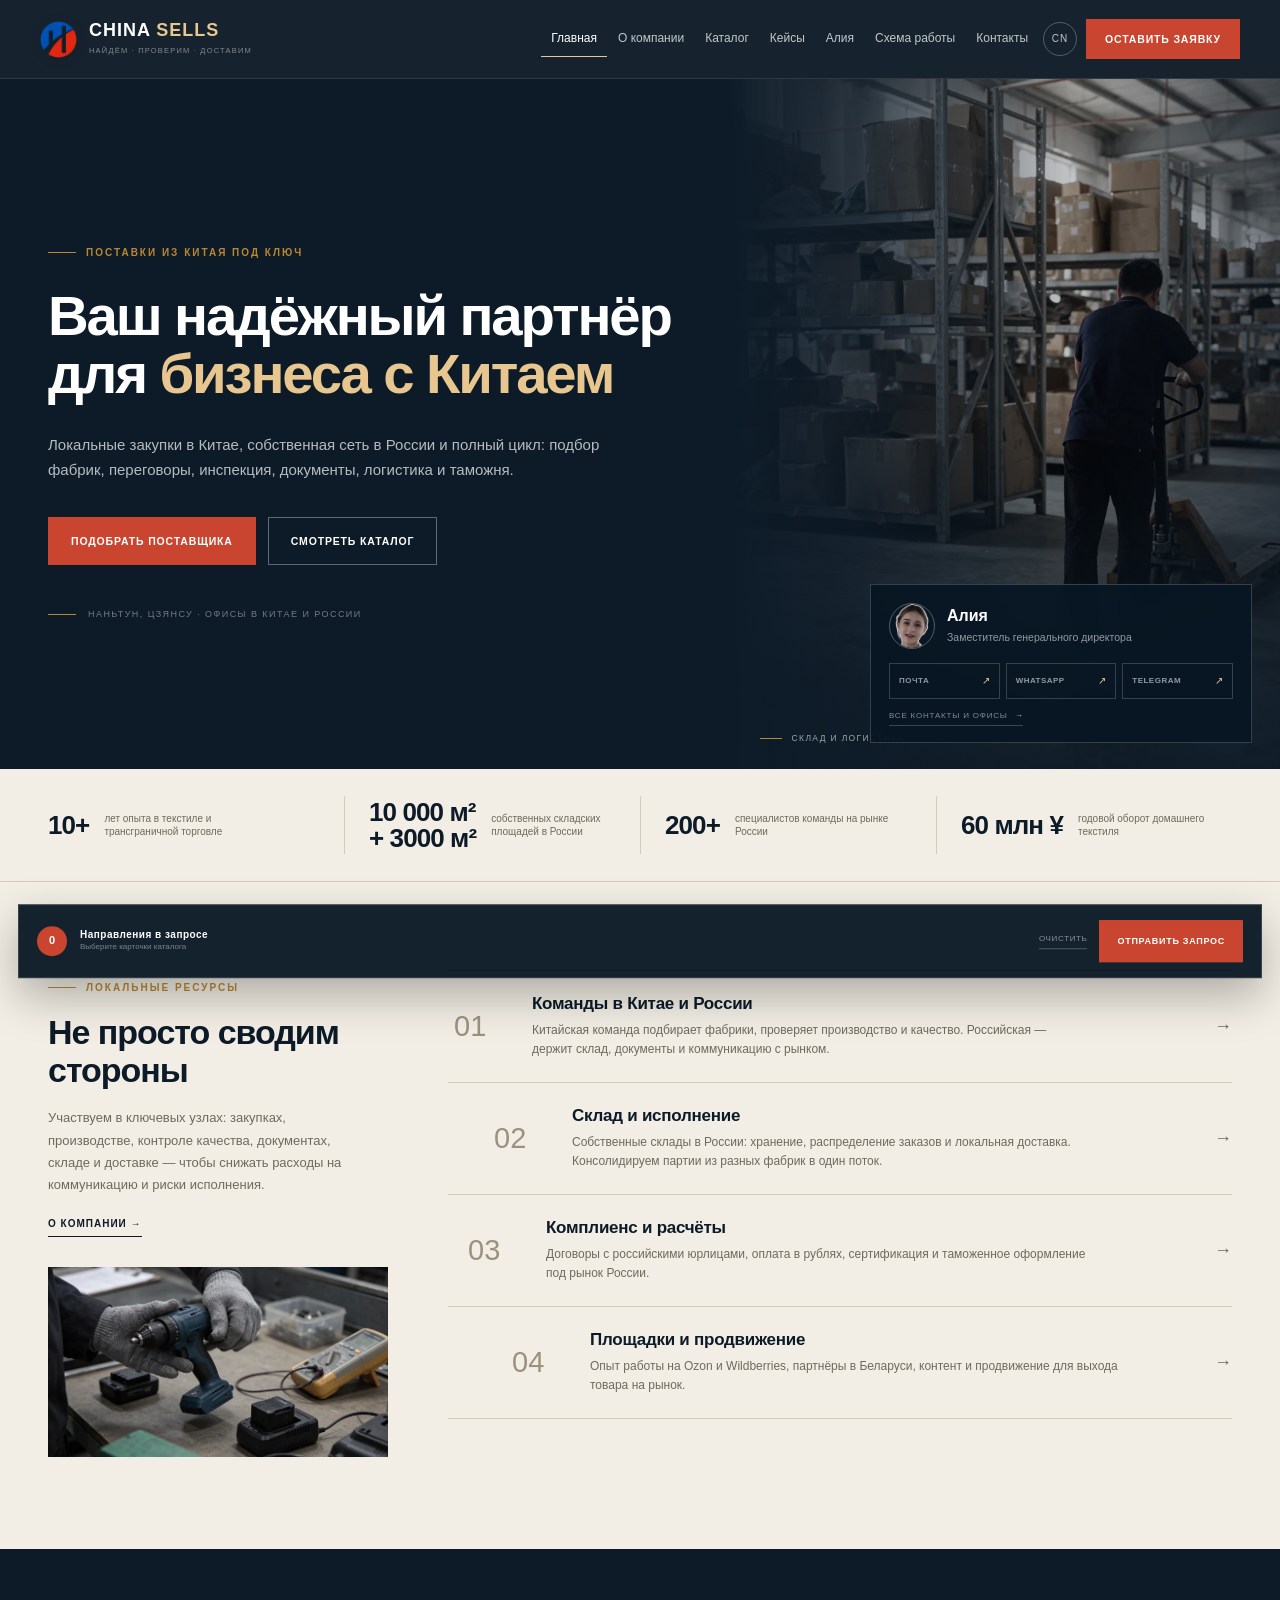
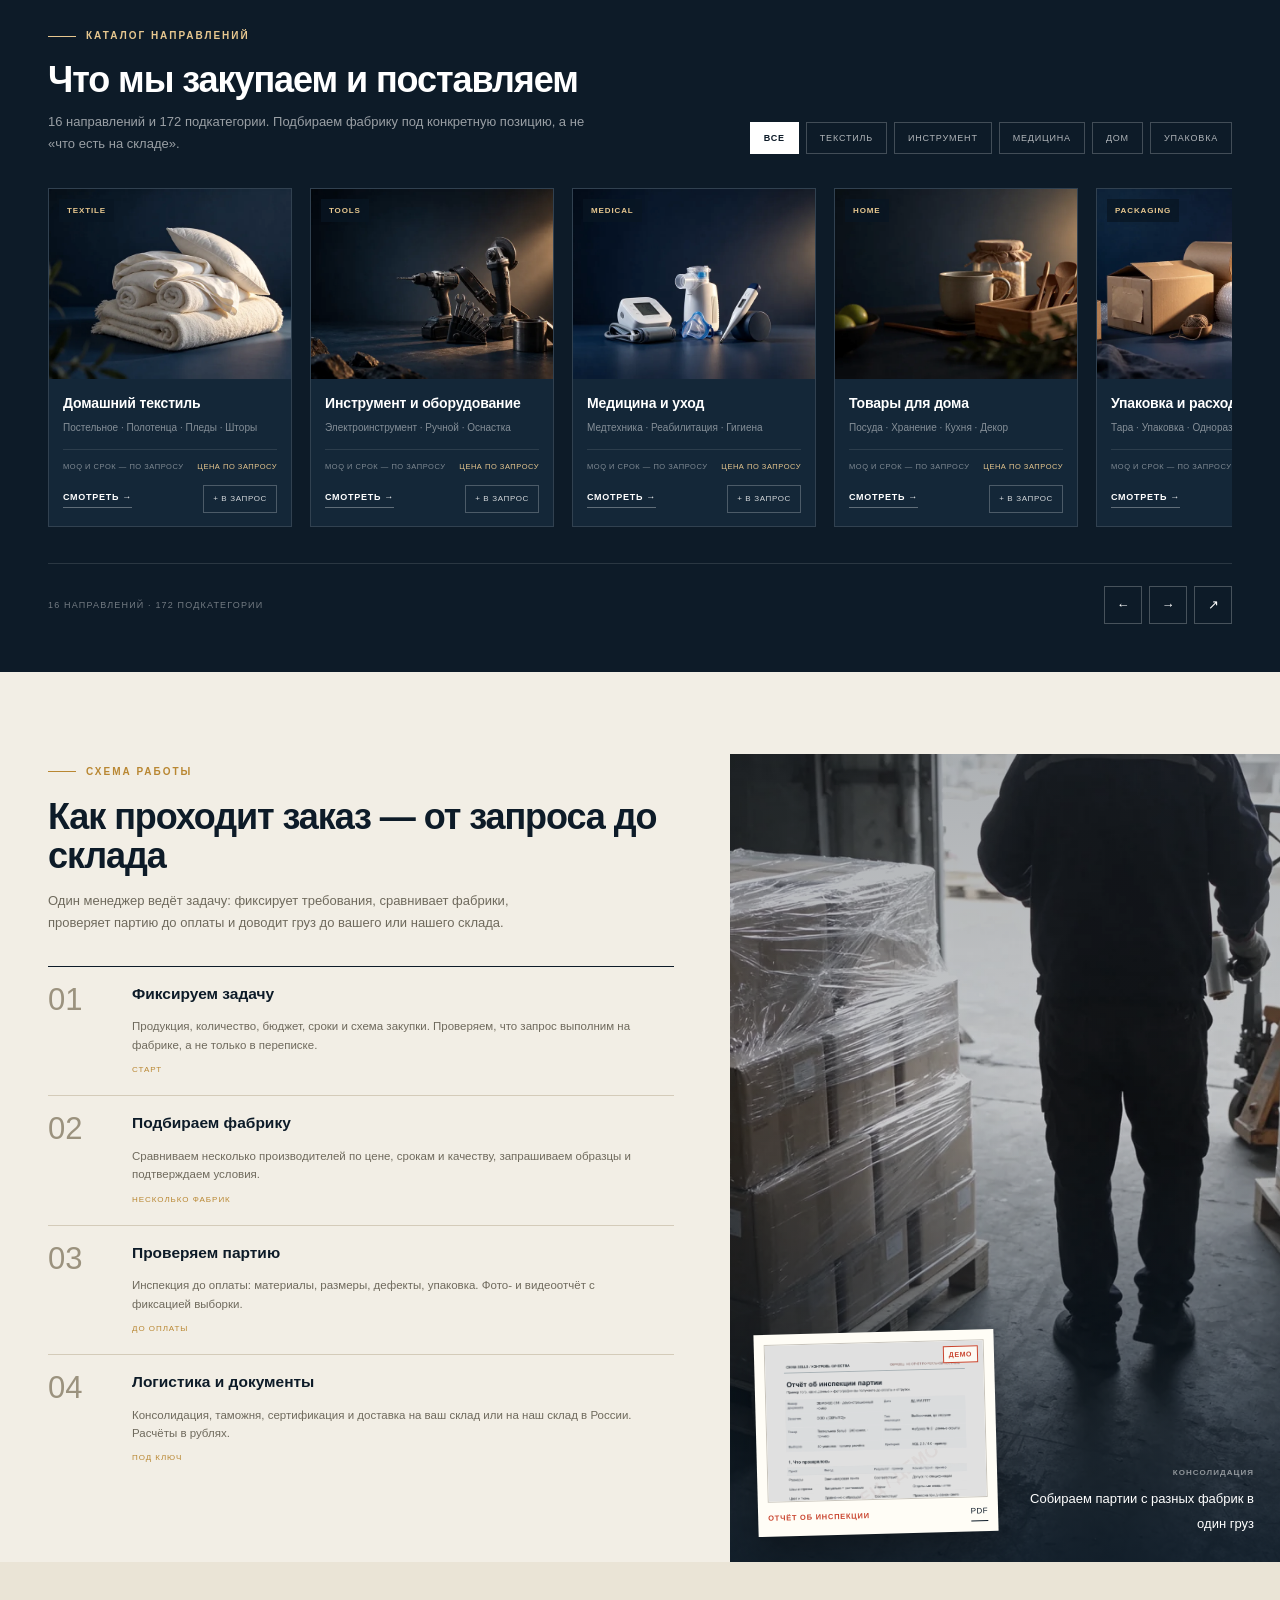
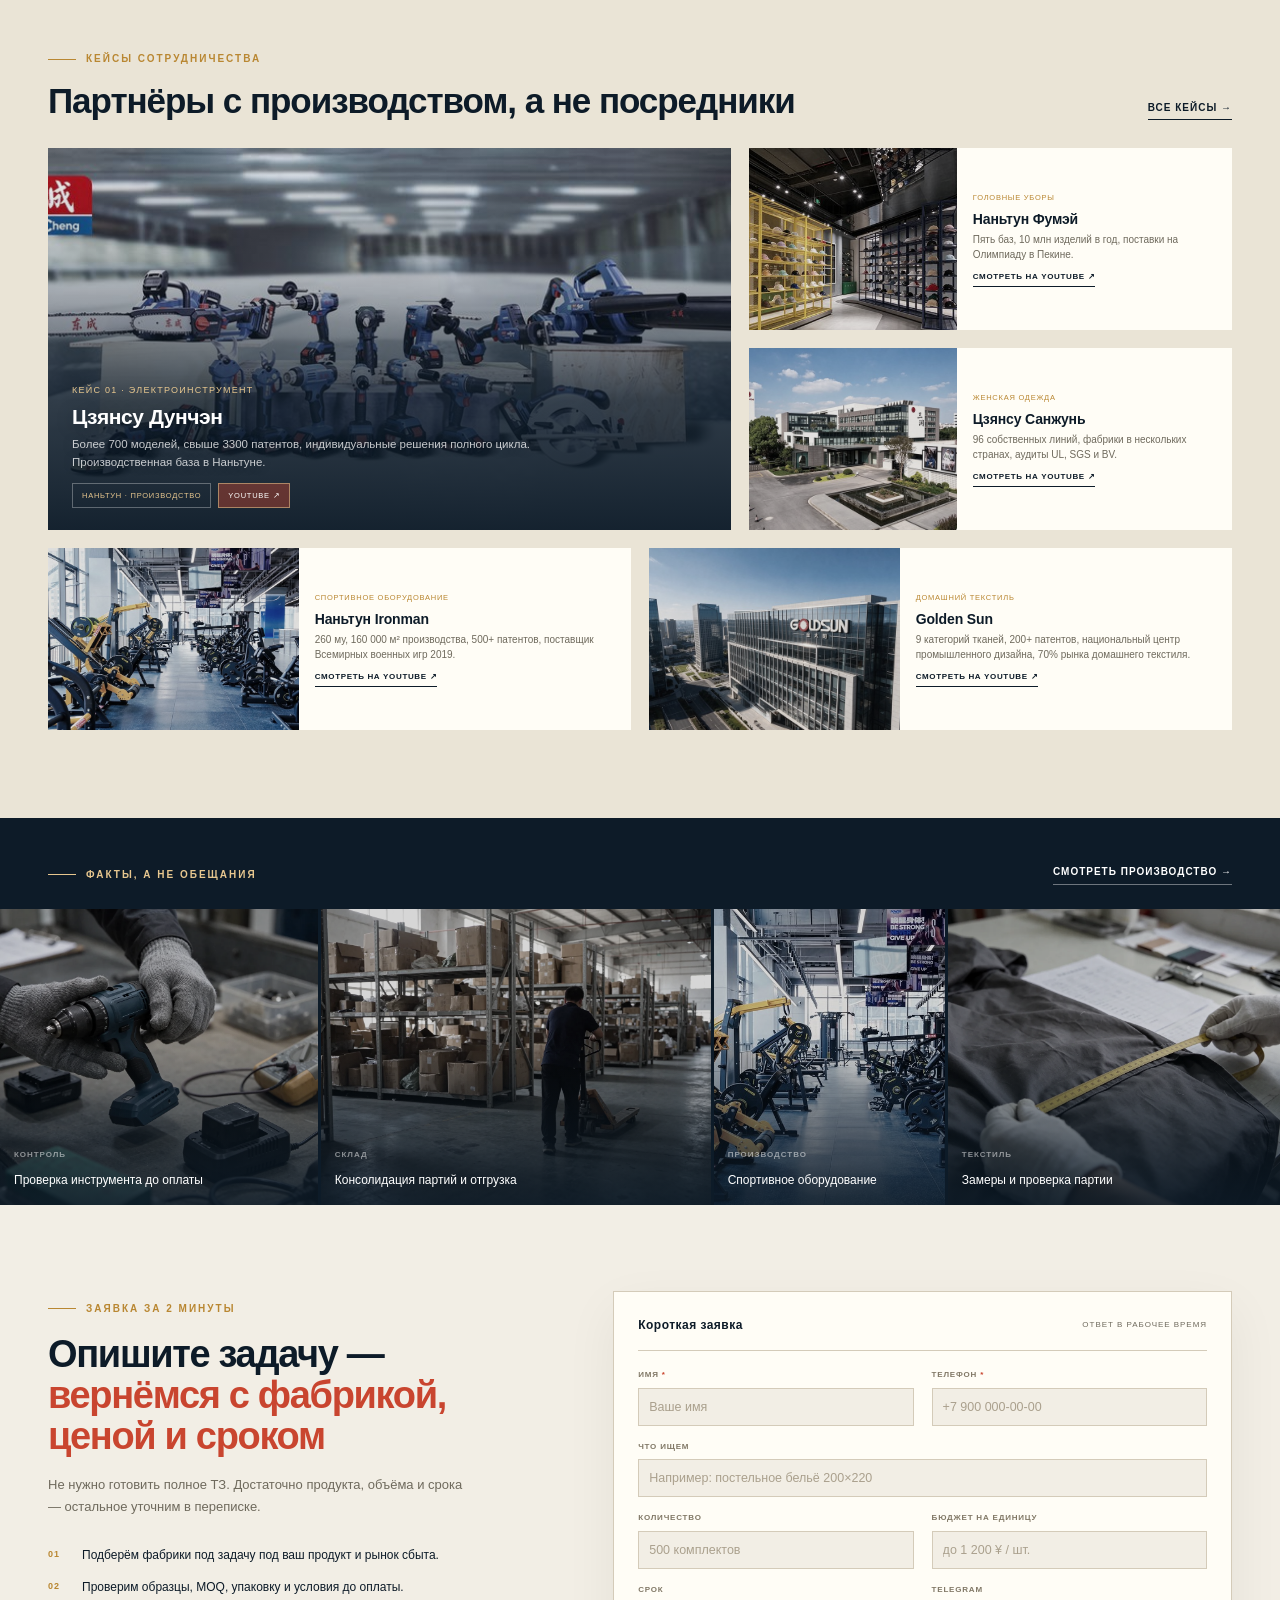
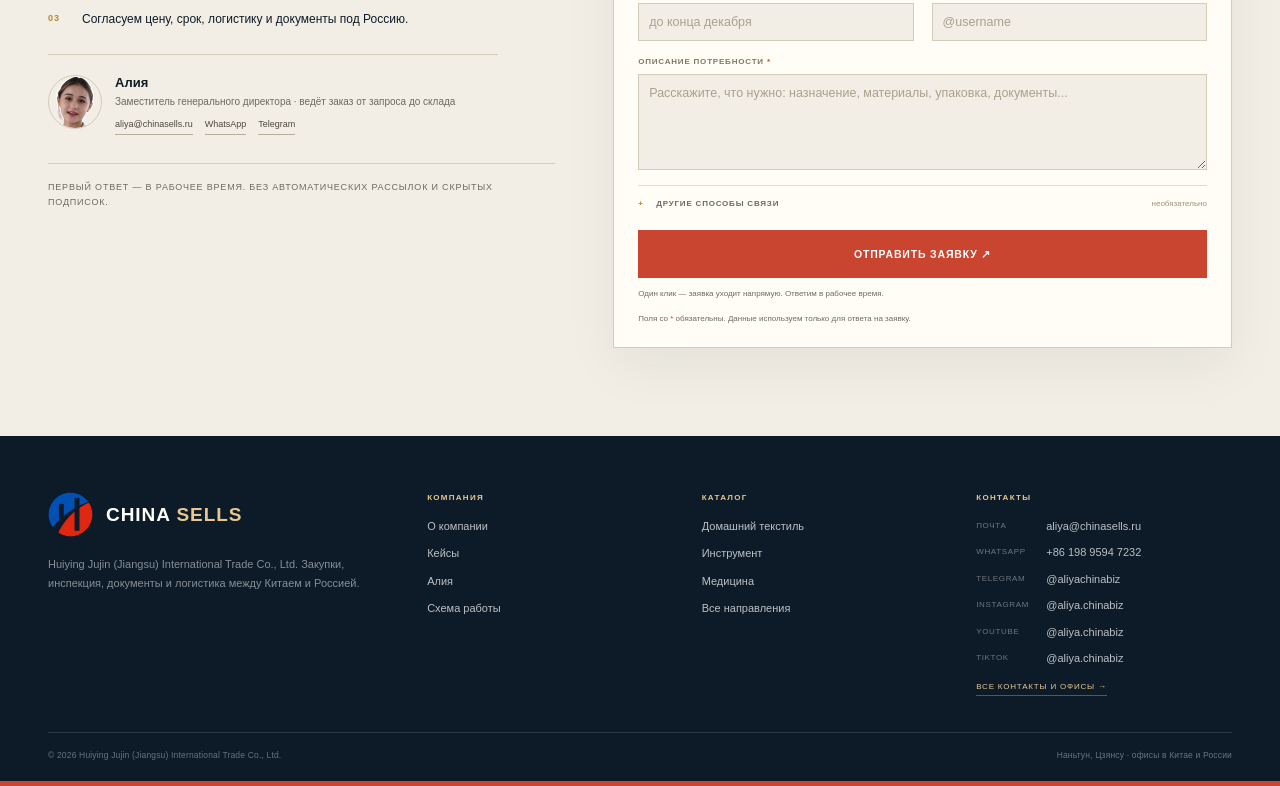
==== commit 7fb9430e: "首页图片标注缩短避免与联系卡重叠" ====
--- a/index.html
+++ b/index.html
@@ -107,7 +107,7 @@
     </div>
     <div class="ix-hero-media">
       <img src="img/work/warehouse.webp" alt="Логистика и консолидация грузов China Sells" width="900" height="1200" fetchpriority="high">
-      <div class="ix-hero-caption"><i></i>Логистика и консолидация</div>
+      <div class="ix-hero-caption"><i></i>Склад и логистика</div>
       <aside class="ix-contact" aria-label="Контакты Алии">
         <div class="ix-contact-head">
           <img src="img/aliya-avatar.webp" srcset="img/aliya-avatar.webp 1x, img/aliya-avatar@2x.webp 2x" alt="Алия" width="46" height="46" loading="lazy">
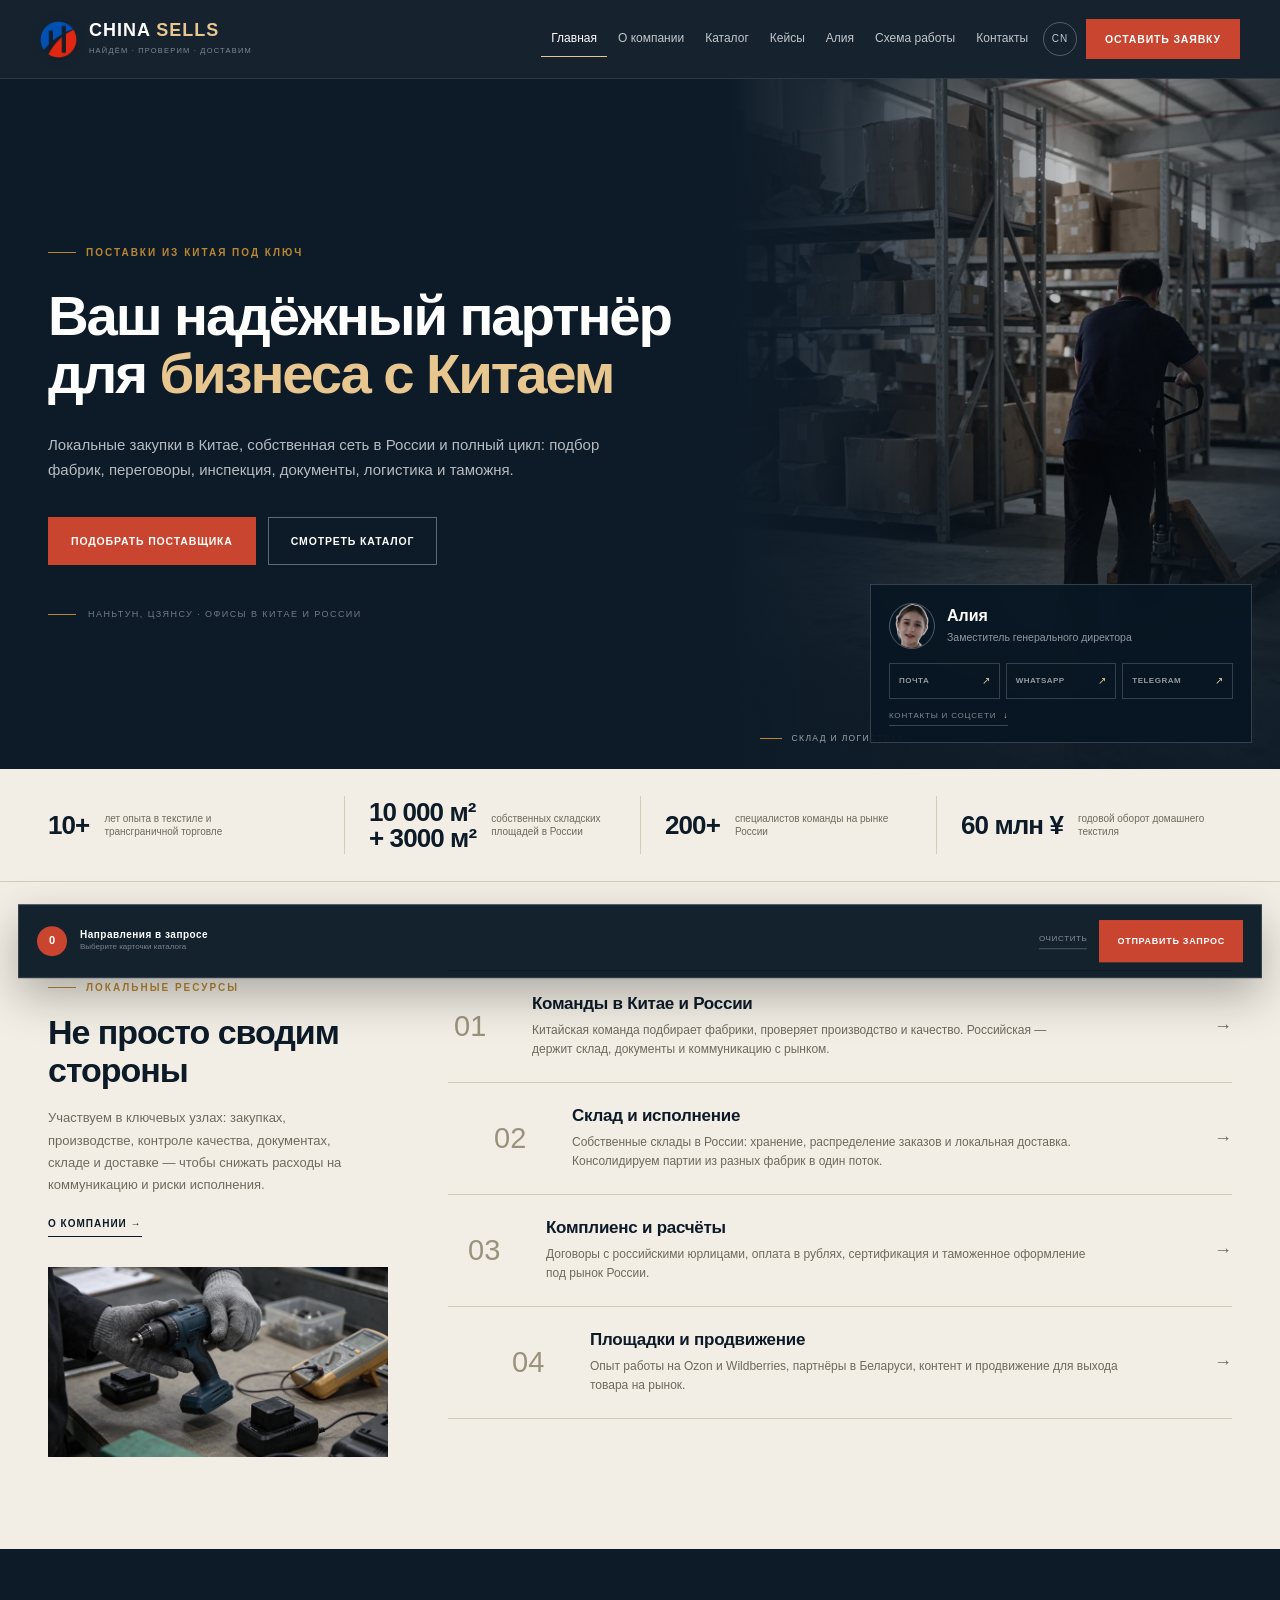
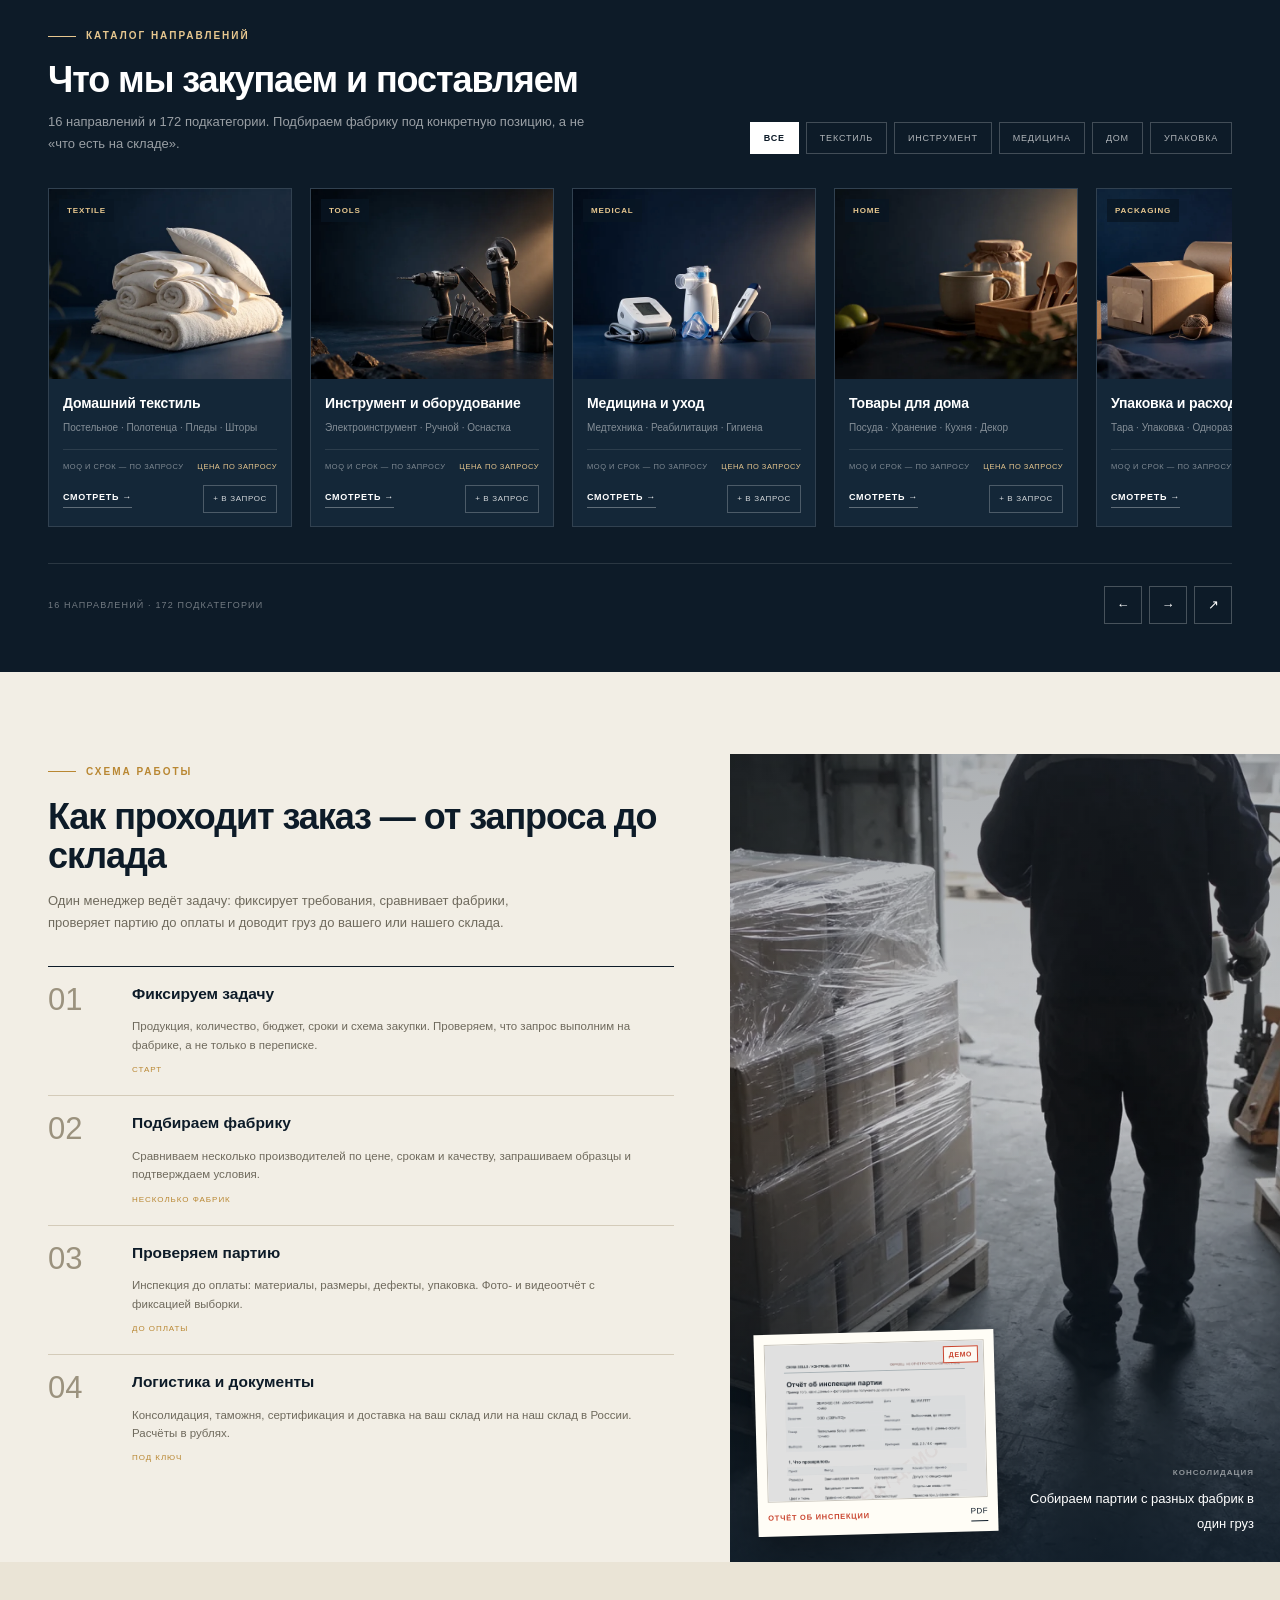
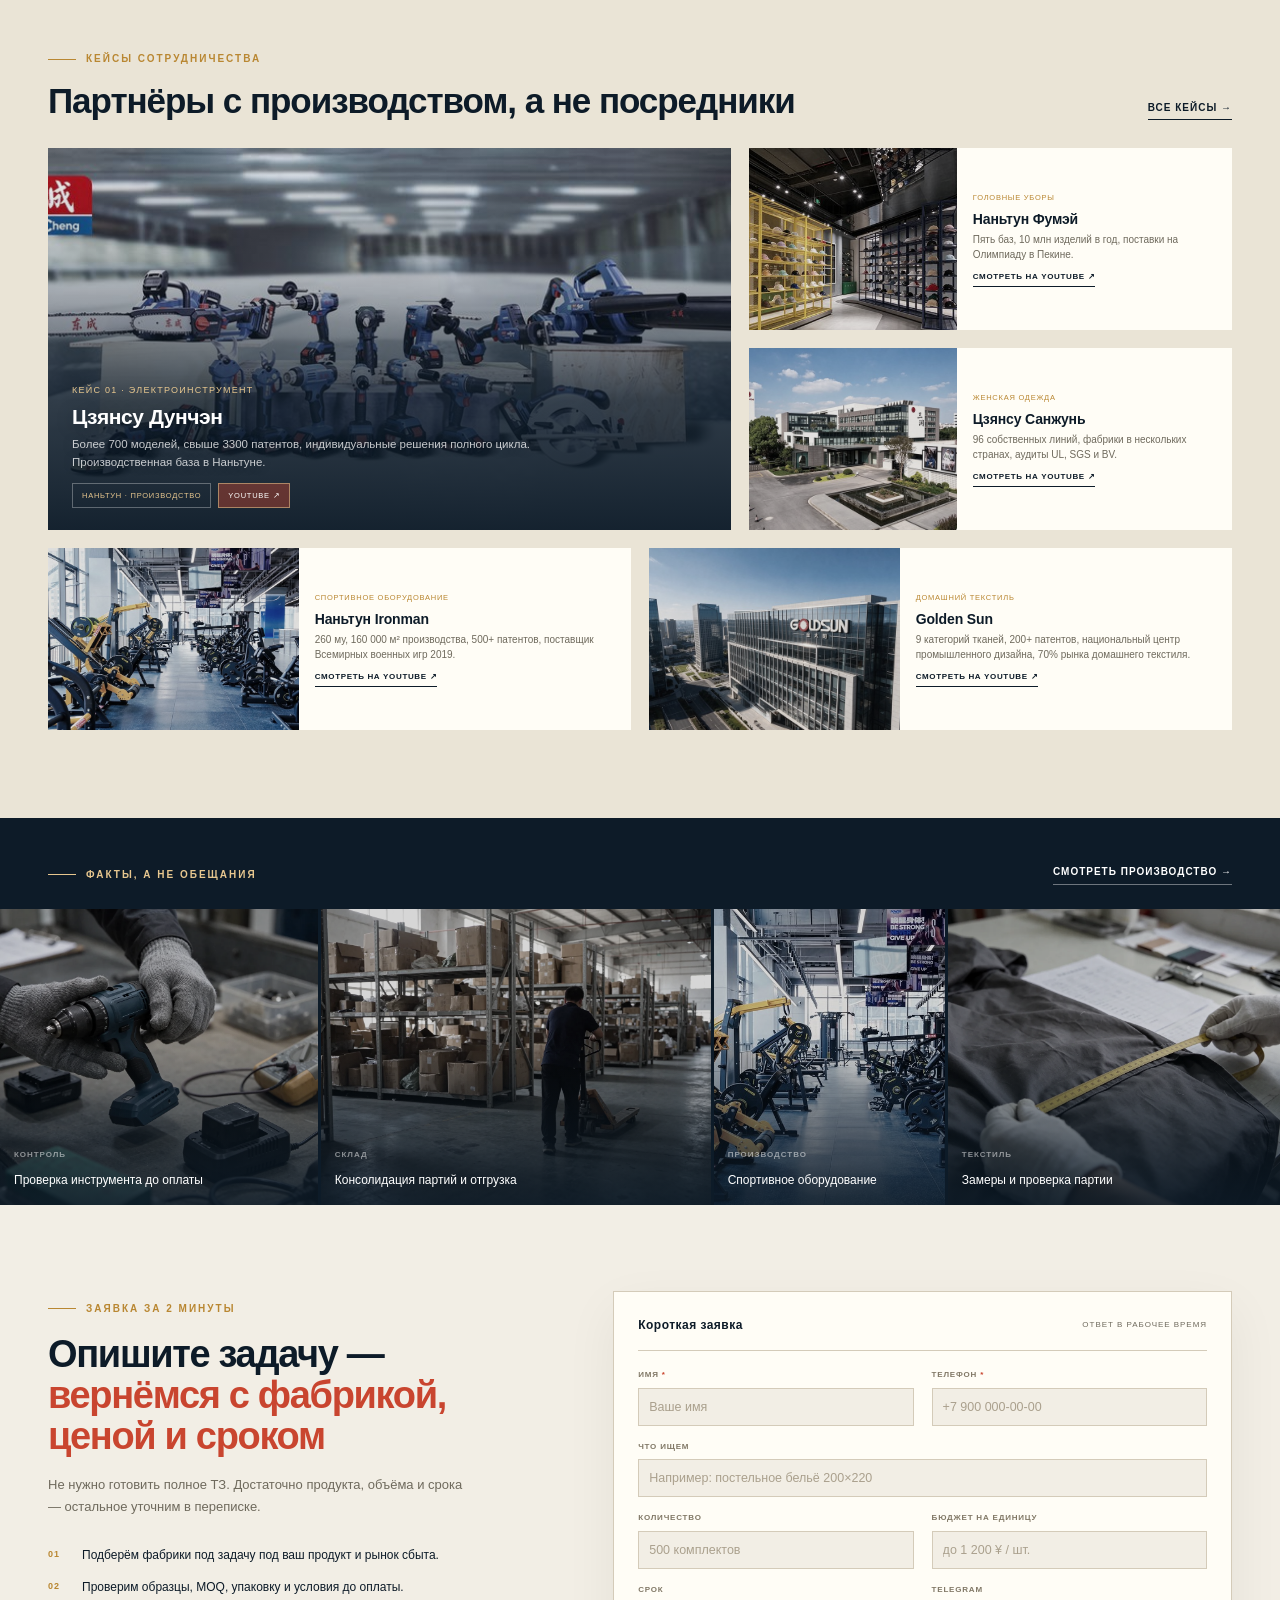
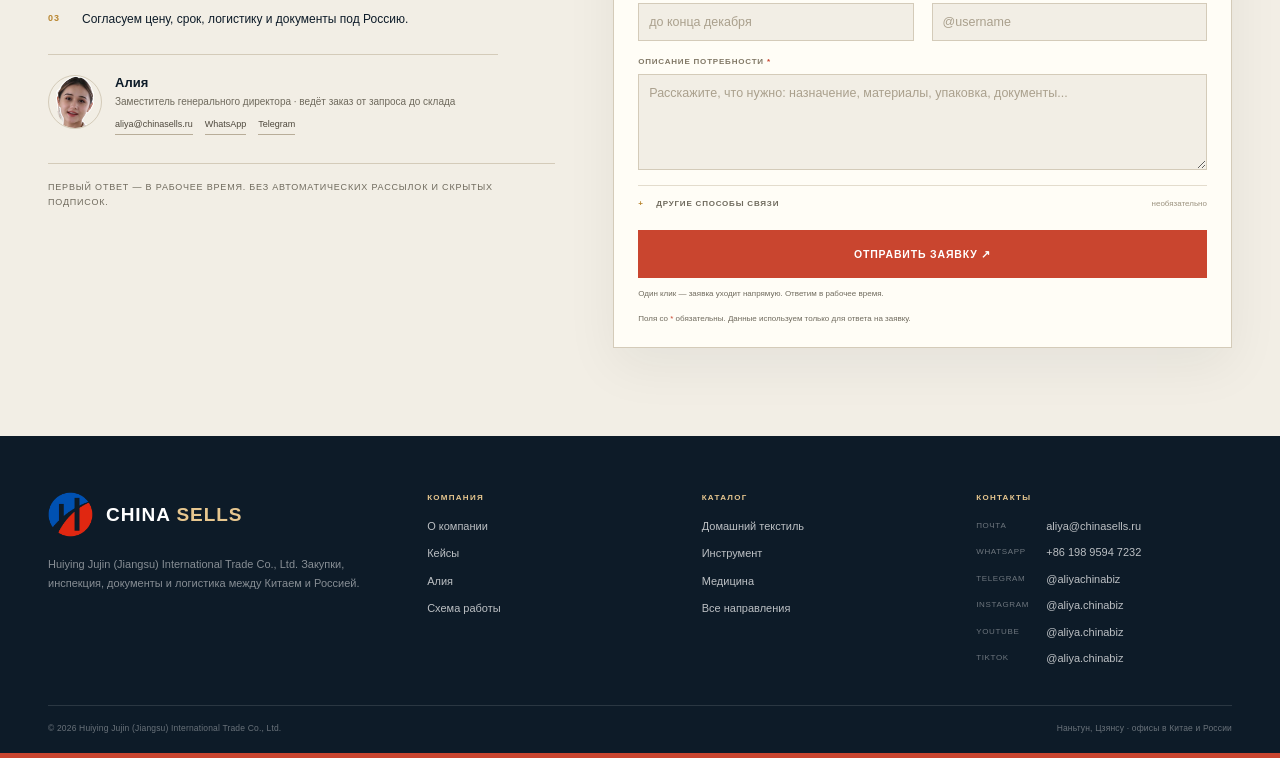
==== commit 6fdaae52: "移除联系页并为分类页补充决策与验货信息" ====
--- a/index.html
+++ b/index.html
@@ -74,7 +74,7 @@
       <a href="cases.html">Кейсы</a>
       <a href="index.html#manager">Алия</a>
       <a href="#process">Схема работы</a>
-      <a href="contacts.html">Контакты</a>
+      <a href="#footer">Контакты</a>
       <a class="lang" href="https://www.hyjjls.cn/" hreflang="zh-CN" title="Китайская версия">CN</a>
       <a class="cta" href="https://hyjj.shop/quote?source=website_home">Оставить заявку</a>
     </nav>
@@ -86,7 +86,7 @@
     <a href="cases.html">Кейсы</a>
     <a href="index.html#manager">Алия</a>
     <a href="#process">Схема работы</a>
-    <a href="contacts.html">Контакты</a>
+    <a href="#footer">Контакты</a>
     <a href="https://www.hyjjls.cn/" hreflang="zh-CN">中文版</a>
     <a class="cta" href="https://hyjj.shop/quote?source=website_home">Оставить заявку</a>
   </div>
@@ -118,7 +118,7 @@
           <a href="https://wa.me/8619895947232" target="_blank" rel="noopener noreferrer"><b>WhatsApp</b><i>↗</i></a>
           <a href="https://t.me/aliyachinabiz" target="_blank" rel="noopener noreferrer"><b>Telegram</b><i>↗</i></a>
         </div>
-        <a class="ix-contact-more" href="contacts.html">Все контакты и офисы <span>→</span></a>
+        <a class="ix-contact-more" href="#footer">Контакты и соцсети <span>↓</span></a>
       </aside>
     </div>
   </section>
@@ -506,7 +506,6 @@
           <a href="https://www.youtube.com/@aliya.chinabiz" target="_blank" rel="noopener noreferrer"><span>YouTube</span>@aliya.chinabiz</a>
           <a href="https://www.tiktok.com/@aliya.chinabiz" target="_blank" rel="noopener noreferrer"><span>TikTok</span>@aliya.chinabiz</a>
         </div>
-        <a class="ix-footer-more" href="contacts.html">Все контакты и офисы →</a>
       </div>
     </div>
     <div class="ix-footer-bottom">
@@ -533,3 +532,4 @@
 <script src="js/site-2026.js" defer></script>
 </body>
 </html>
+
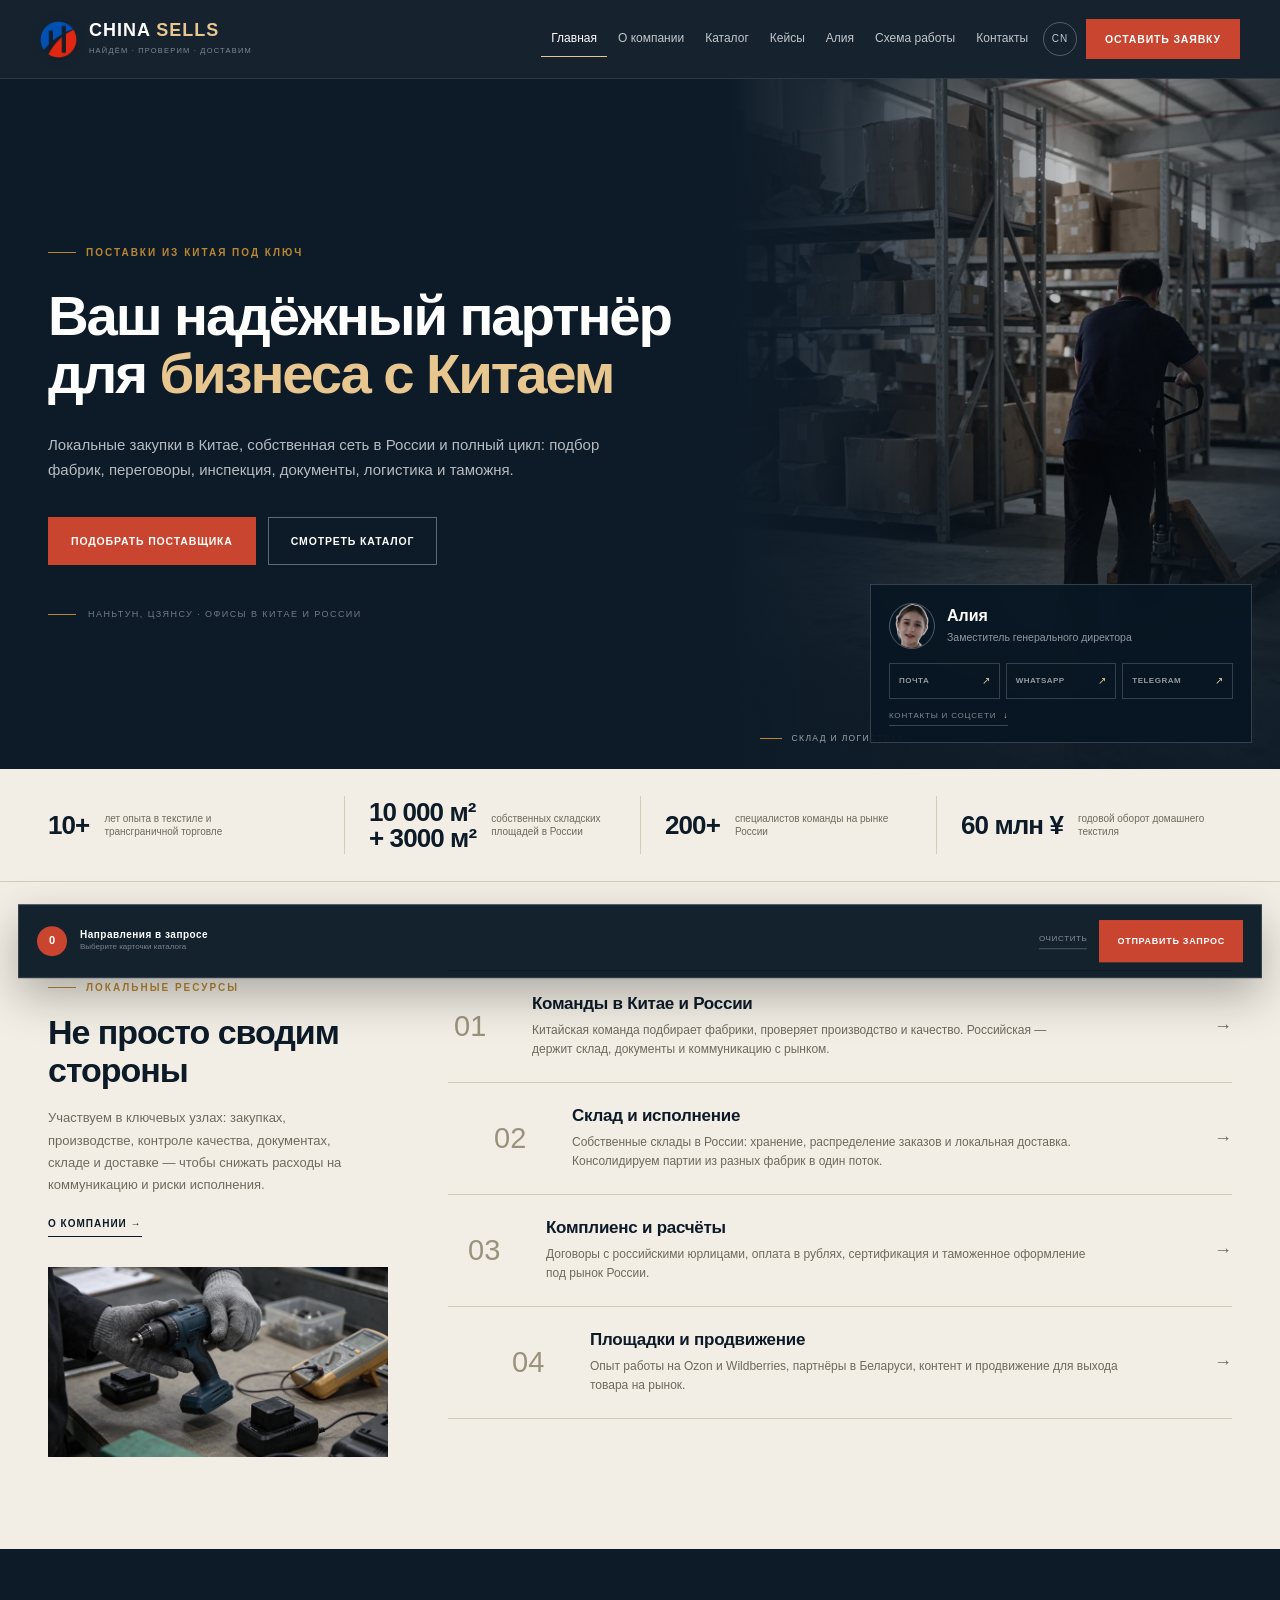
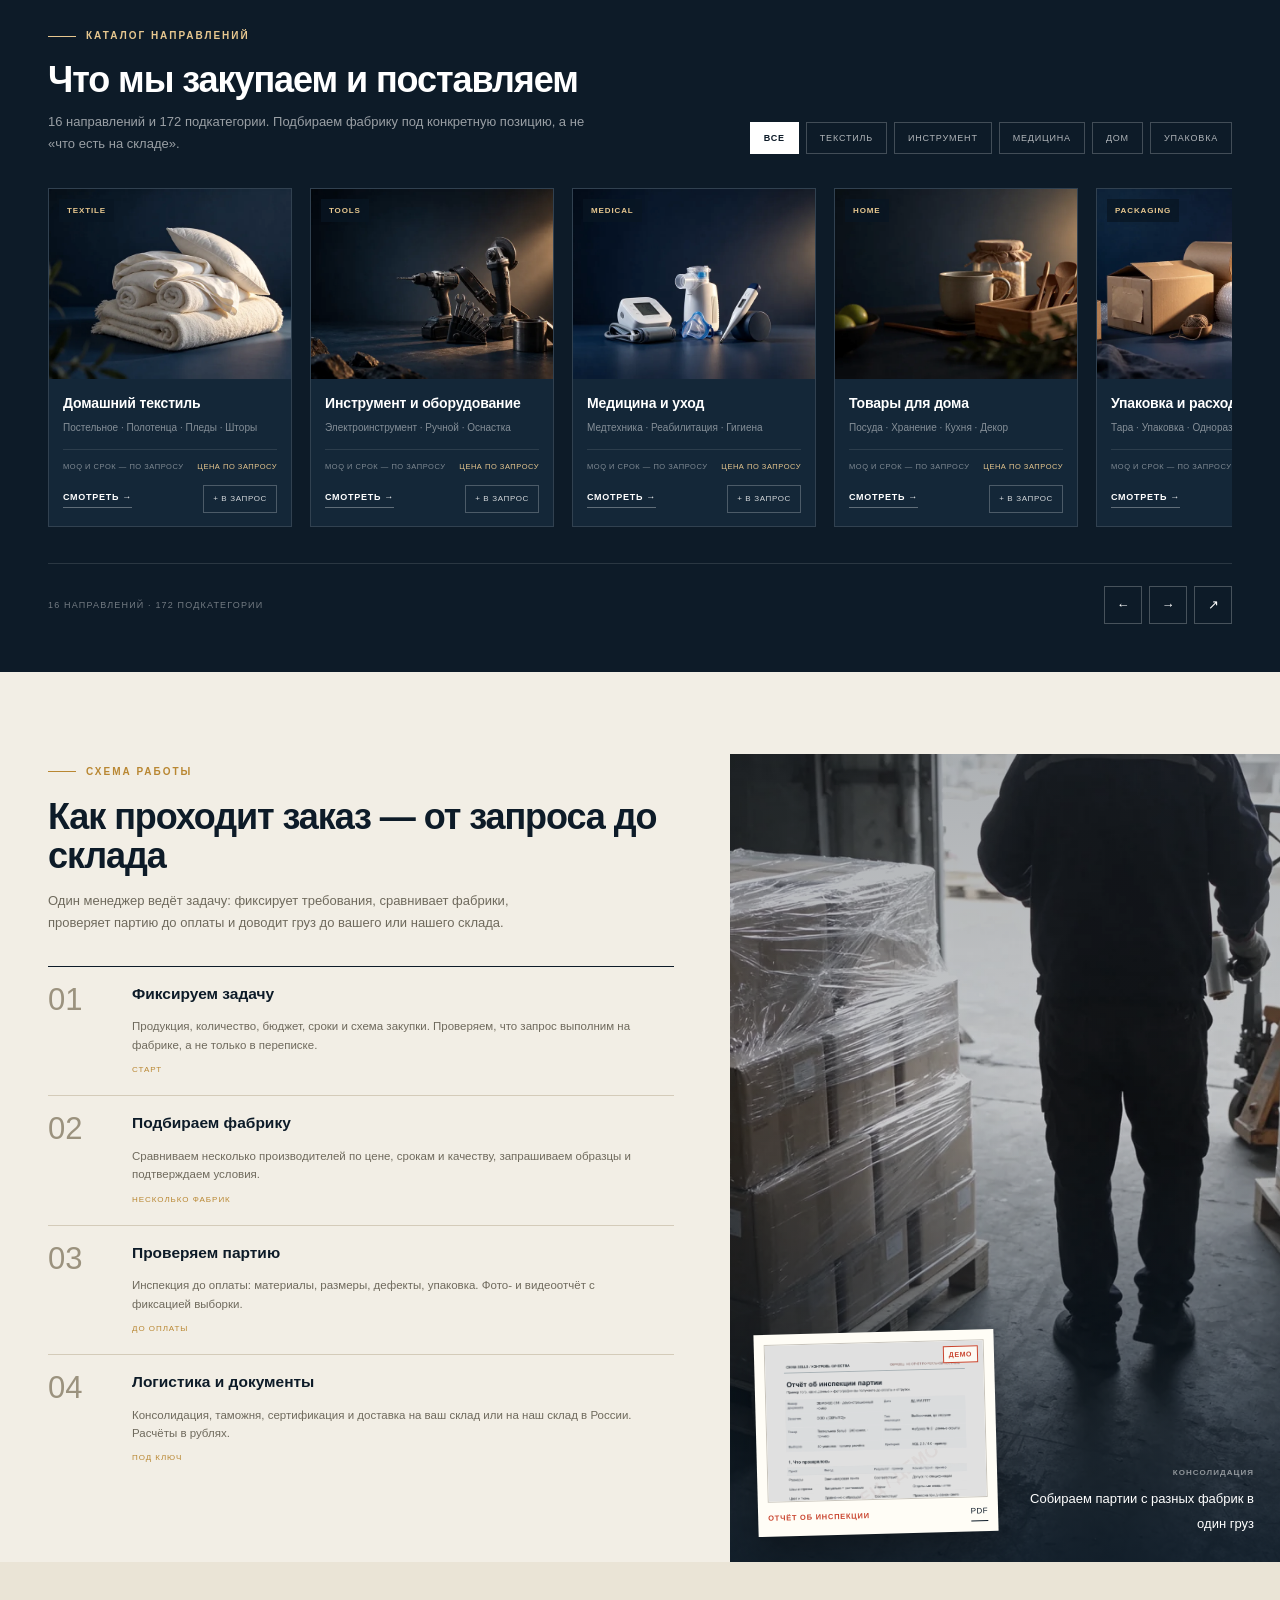
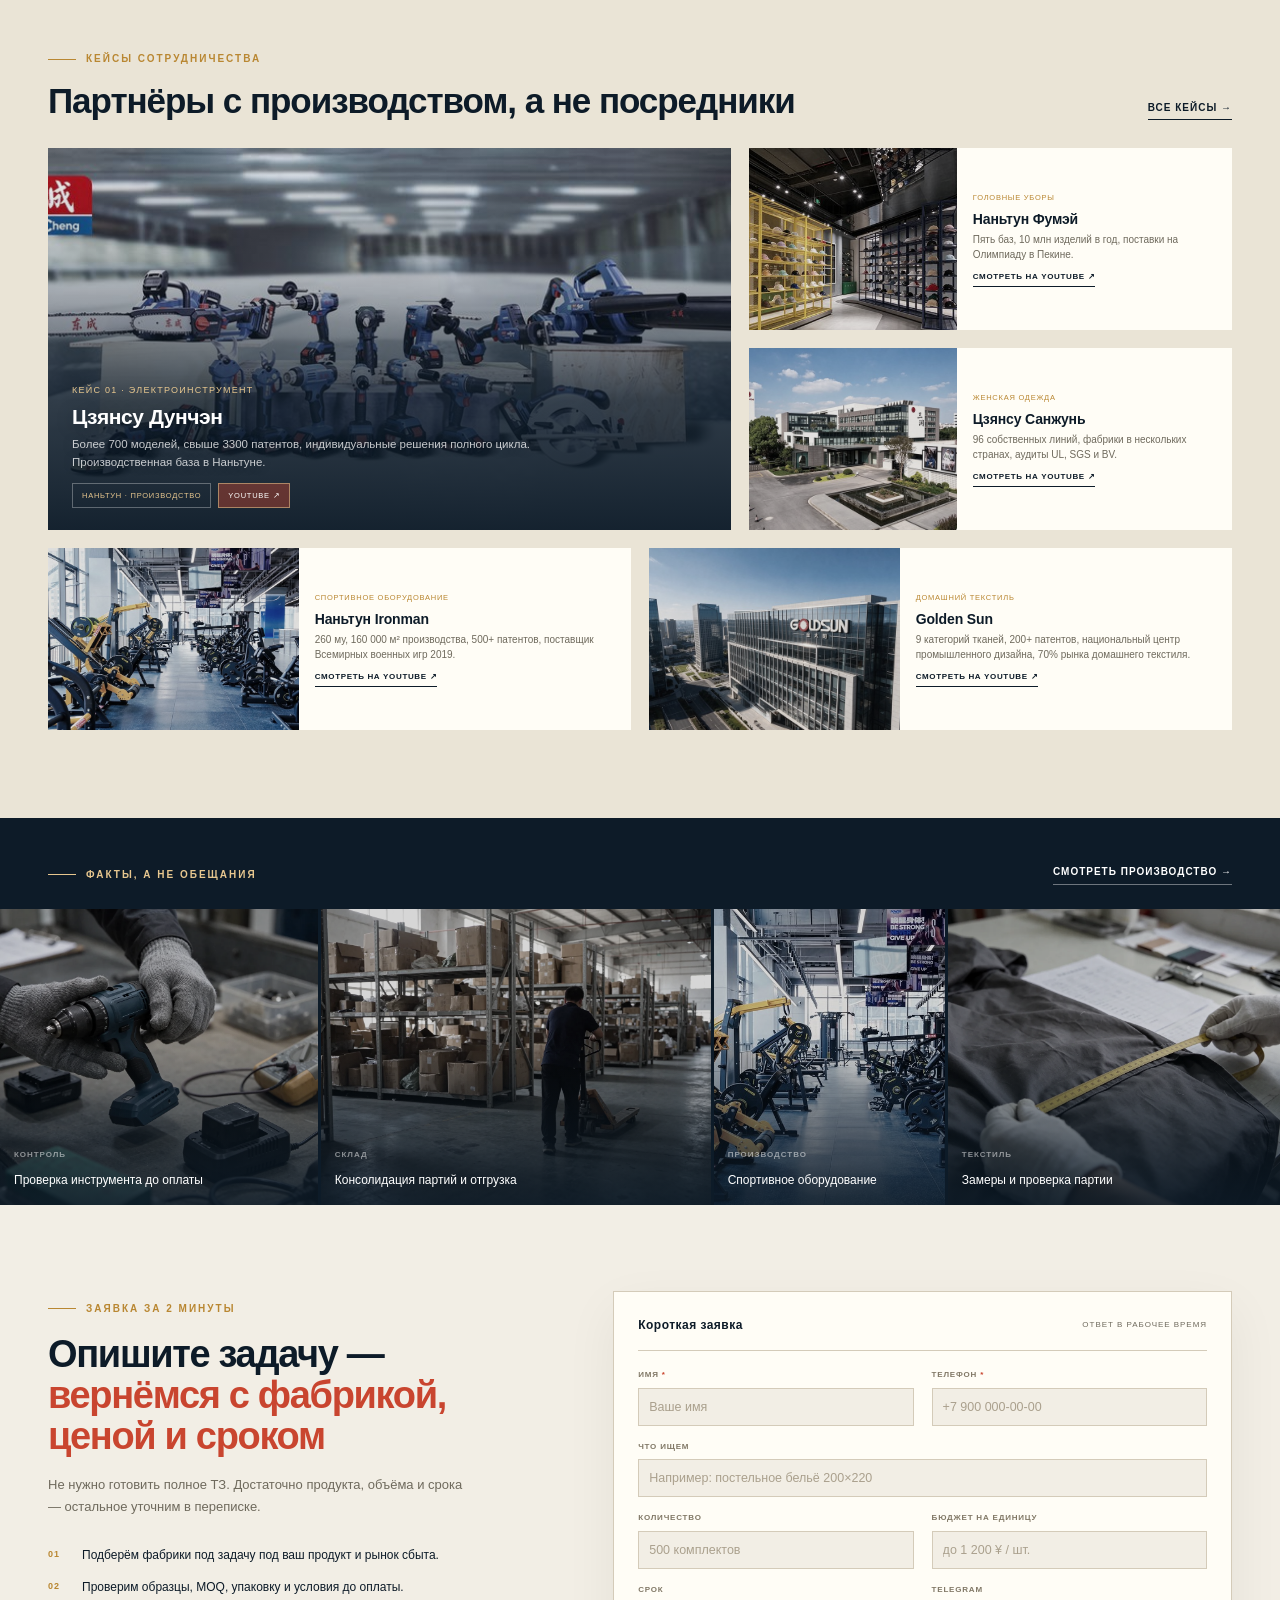
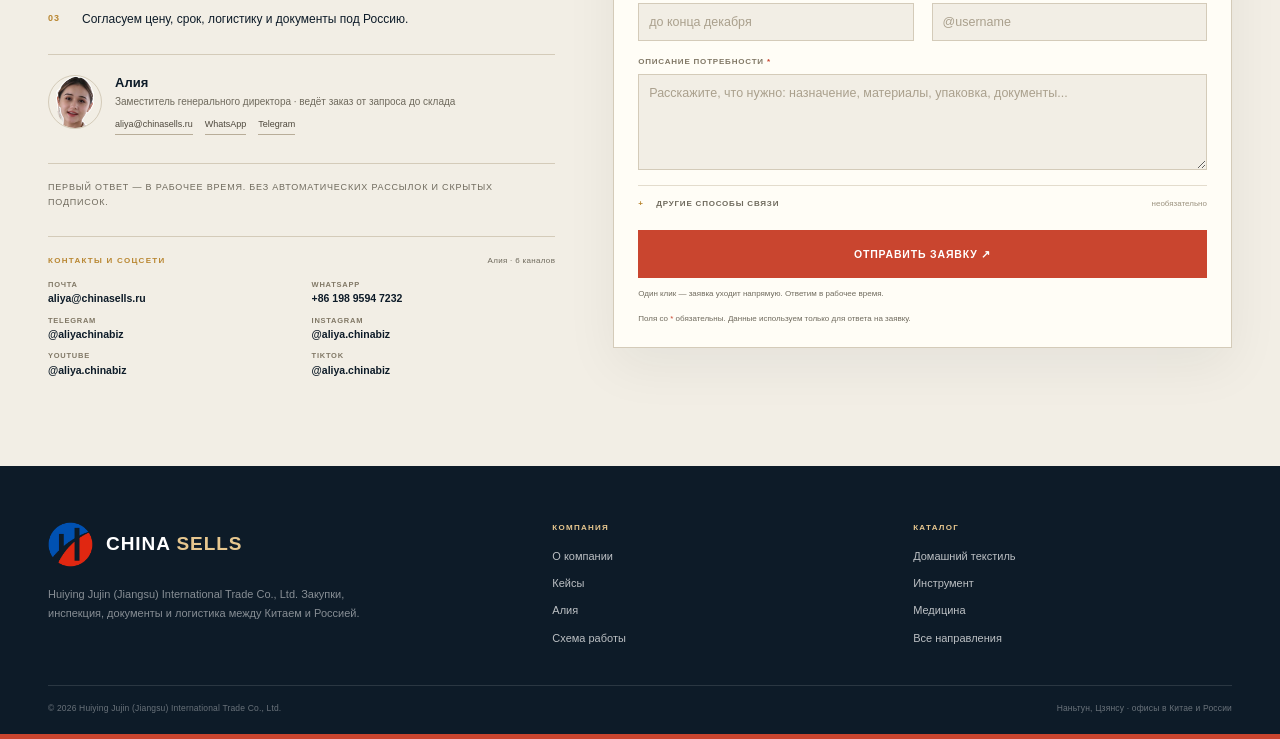
==== commit ed10c7ec: "首页联系方式移到表单左侧并改联系锚点" ====
--- a/index.html
+++ b/index.html
@@ -74,7 +74,7 @@
       <a href="cases.html">Кейсы</a>
       <a href="index.html#manager">Алия</a>
       <a href="#process">Схема работы</a>
-      <a href="#footer">Контакты</a>
+      <a href="#contacts">Контакты</a>
       <a class="lang" href="https://www.hyjjls.cn/" hreflang="zh-CN" title="Китайская версия">CN</a>
       <a class="cta" href="https://hyjj.shop/quote?source=website_home">Оставить заявку</a>
     </nav>
@@ -86,7 +86,7 @@
     <a href="cases.html">Кейсы</a>
     <a href="index.html#manager">Алия</a>
     <a href="#process">Схема работы</a>
-    <a href="#footer">Контакты</a>
+    <a href="#contacts">Контакты</a>
     <a href="https://www.hyjjls.cn/" hreflang="zh-CN">中文版</a>
     <a class="cta" href="https://hyjj.shop/quote?source=website_home">Оставить заявку</a>
   </div>
@@ -118,7 +118,7 @@
           <a href="https://wa.me/8619895947232" target="_blank" rel="noopener noreferrer"><b>WhatsApp</b><i>↗</i></a>
           <a href="https://t.me/aliyachinabiz" target="_blank" rel="noopener noreferrer"><b>Telegram</b><i>↗</i></a>
         </div>
-        <a class="ix-contact-more" href="#footer">Контакты и соцсети <span>↓</span></a>
+        <a class="ix-contact-more" href="#contacts">Контакты и соцсети <span>↓</span></a>
       </aside>
     </div>
   </section>
@@ -379,6 +379,20 @@
           </div>
         </div>
         <div class="ix-brief-note">Первый ответ — в рабочее время. Без автоматических рассылок и скрытых подписок.</div>
+        <div class="ix-brief-contacts" id="contacts">
+          <div class="ix-brief-contacts-head">
+            <h4>Контакты и соцсети</h4>
+            <span>Алия · 6 каналов</span>
+          </div>
+          <div class="ix-brief-contact-grid">
+            <a href="mailto:aliya@chinasells.ru"><span>Почта</span><b>aliya@chinasells.ru</b></a>
+            <a href="https://wa.me/8619895947232" target="_blank" rel="noopener noreferrer"><span>WhatsApp</span><b>+86 198 9594 7232</b></a>
+            <a href="https://t.me/aliyachinabiz" target="_blank" rel="noopener noreferrer"><span>Telegram</span><b>@aliyachinabiz</b></a>
+            <a href="https://www.instagram.com/aliya.chinabiz" target="_blank" rel="noopener noreferrer"><span>Instagram</span><b>@aliya.chinabiz</b></a>
+            <a href="https://www.youtube.com/@aliya.chinabiz" target="_blank" rel="noopener noreferrer"><span>YouTube</span><b>@aliya.chinabiz</b></a>
+            <a href="https://www.tiktok.com/@aliya.chinabiz" target="_blank" rel="noopener noreferrer"><span>TikTok</span><b>@aliya.chinabiz</b></a>
+          </div>
+        </div>
       </div>
       <form class="ix-form" id="briefForm" novalidate>
         <div class="ix-form-head"><strong>Короткая заявка</strong><span>Ответ в рабочее время</span></div>
@@ -468,7 +482,7 @@
   </section>
 </main>
 
-<footer class="ix-footer" id="footer">
+<footer class="ix-footer is-index" id="site-footer">
   <div class="container">
     <div class="ix-footer-top">
       <div>
@@ -494,17 +508,6 @@
           <a href="catalog.html?cat=tools">Инструмент</a>
           <a href="catalog.html?cat=medical">Медицина</a>
           <a href="catalog.html">Все направления</a>
-        </div>
-      </div>
-      <div class="contact-links">
-        <h4>Контакты</h4>
-        <div class="links">
-          <a href="mailto:aliya@chinasells.ru"><span>Почта</span>aliya@chinasells.ru</a>
-          <a href="https://wa.me/8619895947232" target="_blank" rel="noopener noreferrer"><span>WhatsApp</span>+86 198 9594 7232</a>
-          <a href="https://t.me/aliyachinabiz" target="_blank" rel="noopener noreferrer"><span>Telegram</span>@aliyachinabiz</a>
-          <a href="https://www.instagram.com/aliya.chinabiz" target="_blank" rel="noopener noreferrer"><span>Instagram</span>@aliya.chinabiz</a>
-          <a href="https://www.youtube.com/@aliya.chinabiz" target="_blank" rel="noopener noreferrer"><span>YouTube</span>@aliya.chinabiz</a>
-          <a href="https://www.tiktok.com/@aliya.chinabiz" target="_blank" rel="noopener noreferrer"><span>TikTok</span>@aliya.chinabiz</a>
         </div>
       </div>
     </div>
--- a/css/site-2026.css
+++ b/css/site-2026.css
@@ -354,7 +354,7 @@
 .ix-brief-point b{font-size:9px;letter-spacing:.1em;color:var(--gold);min-width:20px;padding-top:2px}
 .ix-manager{
   display:flex;align-items:flex-start;gap:13px;margin-top:26px;padding-top:20px;
-  border-top:1px solid var(--line);max-width:450px;
+  border-top:1px solid var(--line);max-width:100%;
 }
 .ix-manager img{width:54px;height:54px;border-radius:50%;object-fit:cover;object-position:center 18%;flex:0 0 54px;border:1px solid var(--line)}
 .ix-manager strong{display:block;font-size:13px;line-height:1.2}
@@ -363,6 +363,15 @@
 .ix-manager-links a{font-size:9px;border-bottom:1px solid #b8ad99;padding-bottom:2px;color:#4e483d}
 .ix-manager-links a:hover{color:var(--red);border-color:var(--red)}
 .ix-brief-note{margin-top:28px;padding-top:16px;border-top:1px solid var(--line);font-size:9px;letter-spacing:.09em;text-transform:uppercase;color:var(--muted);line-height:1.7}
+.ix-brief-contacts{margin-top:26px;padding-top:18px;border-top:1px solid var(--line);max-width:100%;scroll-margin-top:92px}
+.ix-brief-contacts-head{display:flex;align-items:baseline;justify-content:space-between;gap:12px}
+.ix-brief-contacts-head h4{font-size:8px;font-weight:700;letter-spacing:.16em;text-transform:uppercase;color:var(--gold);margin:0}
+.ix-brief-contacts-head span{font-size:8px;letter-spacing:.04em;color:var(--muted)}
+.ix-brief-contact-grid{display:grid;grid-template-columns:1fr 1fr;gap:9px 20px;margin-top:12px}
+.ix-brief-contact-grid a{display:block;min-width:0}
+.ix-brief-contact-grid span{display:block;font-size:7.5px;font-weight:700;letter-spacing:.1em;text-transform:uppercase;line-height:1.4;color:#817866}
+.ix-brief-contact-grid b{display:block;margin-top:1px;font-size:10.5px;font-weight:600;line-height:1.45;color:var(--ink);white-space:nowrap;overflow:hidden;text-overflow:ellipsis}
+.ix-brief-contact-grid a:hover span,.ix-brief-contact-grid a:hover b{color:var(--red)}
 .ix-form{
   background:var(--white);border:1px solid var(--line);padding:24px 24px 22px;
   box-shadow:0 18px 50px rgba(21,30,38,.06);
@@ -429,6 +438,7 @@
 /* ---------- footer ---------- */
 .ix-footer{background:var(--ink);color:#fff;padding:56px 0 0}
 .ix-footer-top{display:grid;grid-template-columns:1.45fr 1fr 1fr 1.1fr;gap:42px;padding-bottom:36px}
+.ix-footer.is-index .ix-footer-top{grid-template-columns:1.45fr 1fr 1fr}
 .ix-footer-brand{display:flex;align-items:center;gap:13px;margin-bottom:18px}
 .ix-footer-brand img{width:45px;height:45px;object-fit:contain}
 .ix-footer-brand b{font-size:19px;letter-spacing:.05em}
@@ -751,6 +761,8 @@
   .ix-proof-head{width:calc(100% - 48px)}
   .ix-brief-grid{grid-template-columns:1fr;gap:36px}
   .ix-footer-top{grid-template-columns:1fr 1fr;gap:32px}
+  .ix-footer.is-index .ix-footer-top{grid-template-columns:1fr 1fr}
+  .ix-footer.is-index .ix-footer-top > div:first-child{grid-column:1/-1}
   .ix-cat-intro{grid-template-columns:1fr;gap:24px}
   .ix-cat-layout{width:calc(100% - 48px);grid-template-columns:1fr;gap:22px}
   .ix-filter-panel{display:none}
@@ -849,6 +861,7 @@
   .ix-proof-item{height:170px}
   .ix-brief{padding:58px 0 62px}
   .ix-brief-copy h2{font-size:29px}
+  .ix-brief-contact-grid{gap:8px 16px}
   .ix-form{padding:18px 15px}
   .ix-fields{grid-template-columns:1fr;gap:12px}
   .ix-field.full{grid-column:auto}
@@ -857,6 +870,7 @@
   .ix-mini{flex:0 0 74px;height:36px;font-size:7.5px}
   .ix-footer{padding-top:42px}
   .ix-footer-top{grid-template-columns:1fr;gap:28px}
+  .ix-footer.is-index .ix-footer-top{grid-template-columns:1fr}
   .ix-footer-bottom{flex-direction:column;align-items:flex-start;gap:7px}
   .ix-cat-hero{padding:42px 0 24px}
   .ix-cat-intro h1{font-size:33px}
--- a/css/site-2026.css
+++ b/css/site-2026.css
@@ -354,7 +354,7 @@
 .ix-brief-point b{font-size:9px;letter-spacing:.1em;color:var(--gold);min-width:20px;padding-top:2px}
 .ix-manager{
   display:flex;align-items:flex-start;gap:13px;margin-top:26px;padding-top:20px;
-  border-top:1px solid var(--line);max-width:450px;
+  border-top:1px solid var(--line);max-width:100%;
 }
 .ix-manager img{width:54px;height:54px;border-radius:50%;object-fit:cover;object-position:center 18%;flex:0 0 54px;border:1px solid var(--line)}
 .ix-manager strong{display:block;font-size:13px;line-height:1.2}
@@ -363,6 +363,15 @@
 .ix-manager-links a{font-size:9px;border-bottom:1px solid #b8ad99;padding-bottom:2px;color:#4e483d}
 .ix-manager-links a:hover{color:var(--red);border-color:var(--red)}
 .ix-brief-note{margin-top:28px;padding-top:16px;border-top:1px solid var(--line);font-size:9px;letter-spacing:.09em;text-transform:uppercase;color:var(--muted);line-height:1.7}
+.ix-brief-contacts{margin-top:26px;padding-top:18px;border-top:1px solid var(--line);max-width:100%;scroll-margin-top:92px}
+.ix-brief-contacts-head{display:flex;align-items:baseline;justify-content:space-between;gap:12px}
+.ix-brief-contacts-head h4{font-size:8px;font-weight:700;letter-spacing:.16em;text-transform:uppercase;color:var(--gold);margin:0}
+.ix-brief-contacts-head span{font-size:8px;letter-spacing:.04em;color:var(--muted)}
+.ix-brief-contact-grid{display:grid;grid-template-columns:1fr 1fr;gap:9px 20px;margin-top:12px}
+.ix-brief-contact-grid a{display:block;min-width:0}
+.ix-brief-contact-grid span{display:block;font-size:7.5px;font-weight:700;letter-spacing:.1em;text-transform:uppercase;line-height:1.4;color:#817866}
+.ix-brief-contact-grid b{display:block;margin-top:1px;font-size:10.5px;font-weight:600;line-height:1.45;color:var(--ink);white-space:nowrap;overflow:hidden;text-overflow:ellipsis}
+.ix-brief-contact-grid a:hover span,.ix-brief-contact-grid a:hover b{color:var(--red)}
 .ix-form{
   background:var(--white);border:1px solid var(--line);padding:24px 24px 22px;
   box-shadow:0 18px 50px rgba(21,30,38,.06);
@@ -429,6 +438,7 @@
 /* ---------- footer ---------- */
 .ix-footer{background:var(--ink);color:#fff;padding:56px 0 0}
 .ix-footer-top{display:grid;grid-template-columns:1.45fr 1fr 1fr 1.1fr;gap:42px;padding-bottom:36px}
+.ix-footer.is-index .ix-footer-top{grid-template-columns:1.45fr 1fr 1fr}
 .ix-footer-brand{display:flex;align-items:center;gap:13px;margin-bottom:18px}
 .ix-footer-brand img{width:45px;height:45px;object-fit:contain}
 .ix-footer-brand b{font-size:19px;letter-spacing:.05em}
@@ -751,6 +761,8 @@
   .ix-proof-head{width:calc(100% - 48px)}
   .ix-brief-grid{grid-template-columns:1fr;gap:36px}
   .ix-footer-top{grid-template-columns:1fr 1fr;gap:32px}
+  .ix-footer.is-index .ix-footer-top{grid-template-columns:1fr 1fr}
+  .ix-footer.is-index .ix-footer-top > div:first-child{grid-column:1/-1}
   .ix-cat-intro{grid-template-columns:1fr;gap:24px}
   .ix-cat-layout{width:calc(100% - 48px);grid-template-columns:1fr;gap:22px}
   .ix-filter-panel{display:none}
@@ -849,6 +861,7 @@
   .ix-proof-item{height:170px}
   .ix-brief{padding:58px 0 62px}
   .ix-brief-copy h2{font-size:29px}
+  .ix-brief-contact-grid{gap:8px 16px}
   .ix-form{padding:18px 15px}
   .ix-fields{grid-template-columns:1fr;gap:12px}
   .ix-field.full{grid-column:auto}
@@ -857,6 +870,7 @@
   .ix-mini{flex:0 0 74px;height:36px;font-size:7.5px}
   .ix-footer{padding-top:42px}
   .ix-footer-top{grid-template-columns:1fr;gap:28px}
+  .ix-footer.is-index .ix-footer-top{grid-template-columns:1fr}
   .ix-footer-bottom{flex-direction:column;align-items:flex-start;gap:7px}
   .ix-cat-hero{padding:42px 0 24px}
   .ix-cat-intro h1{font-size:33px}
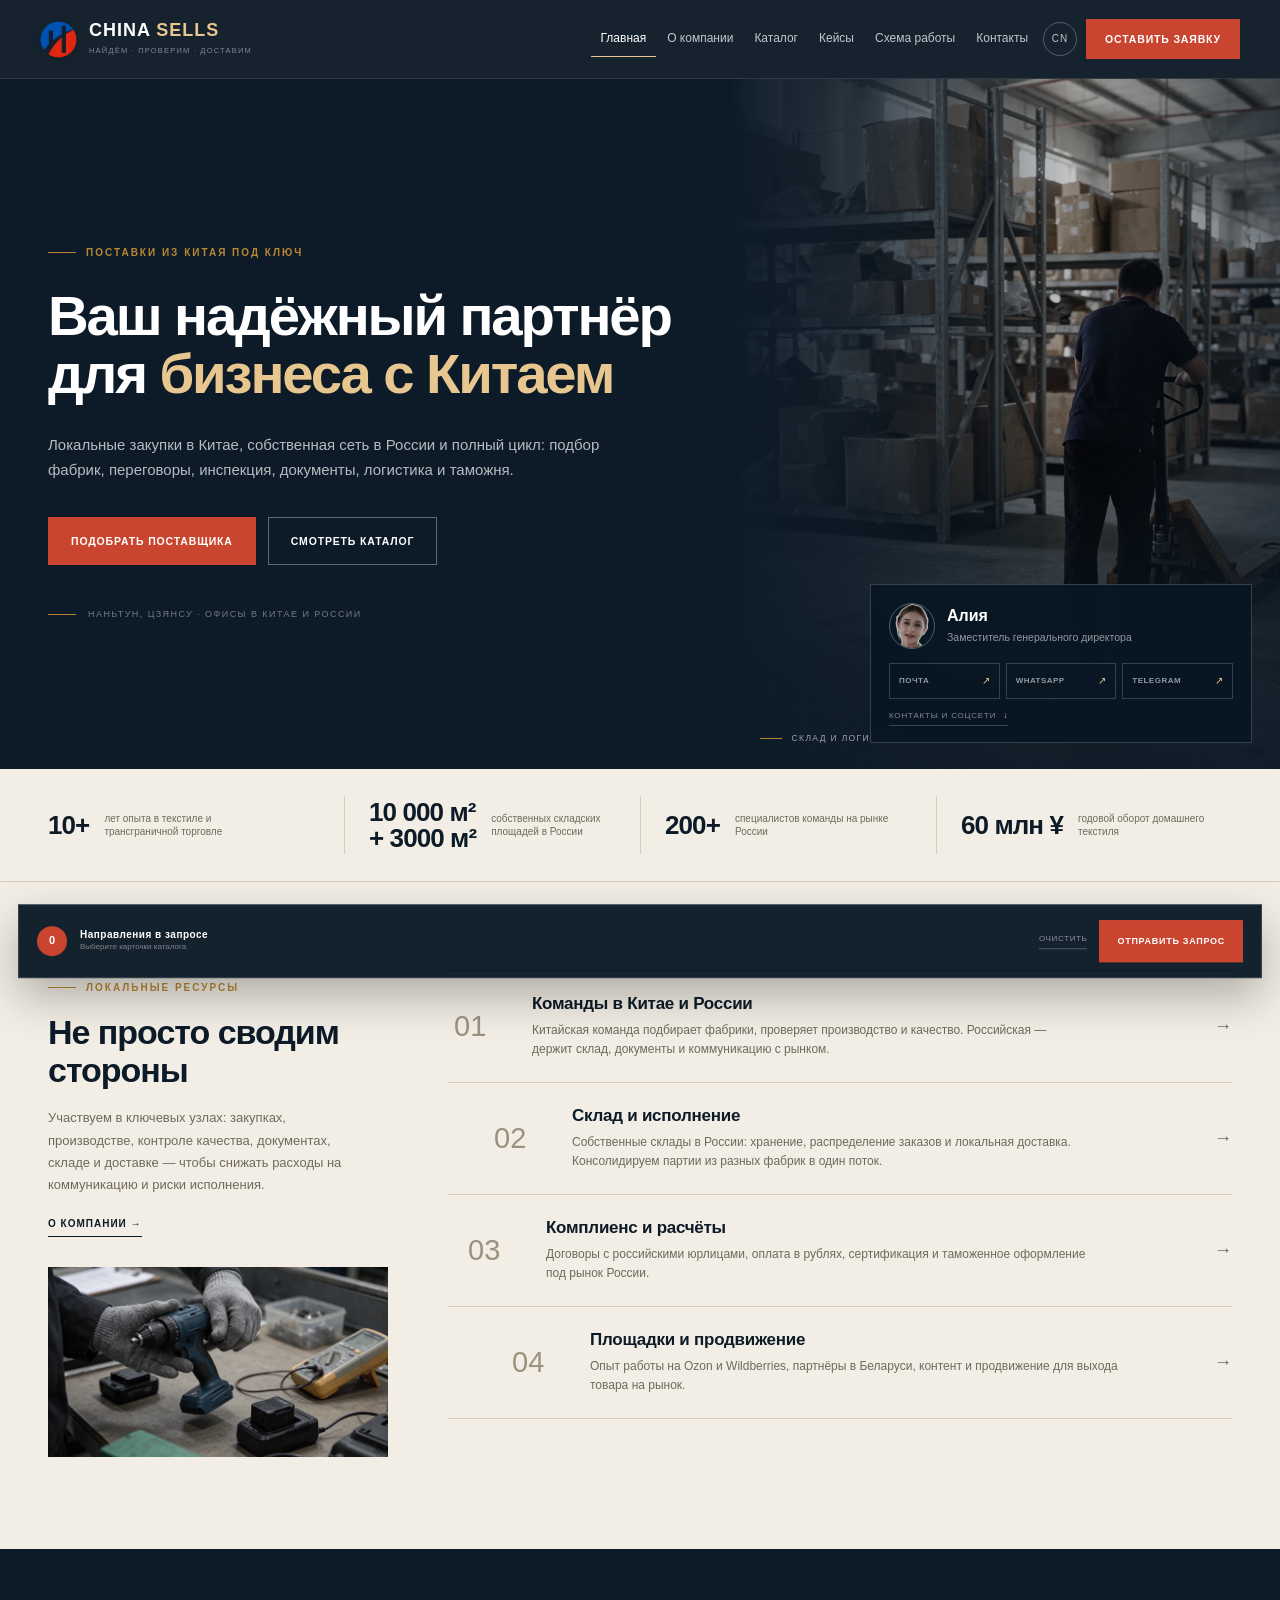
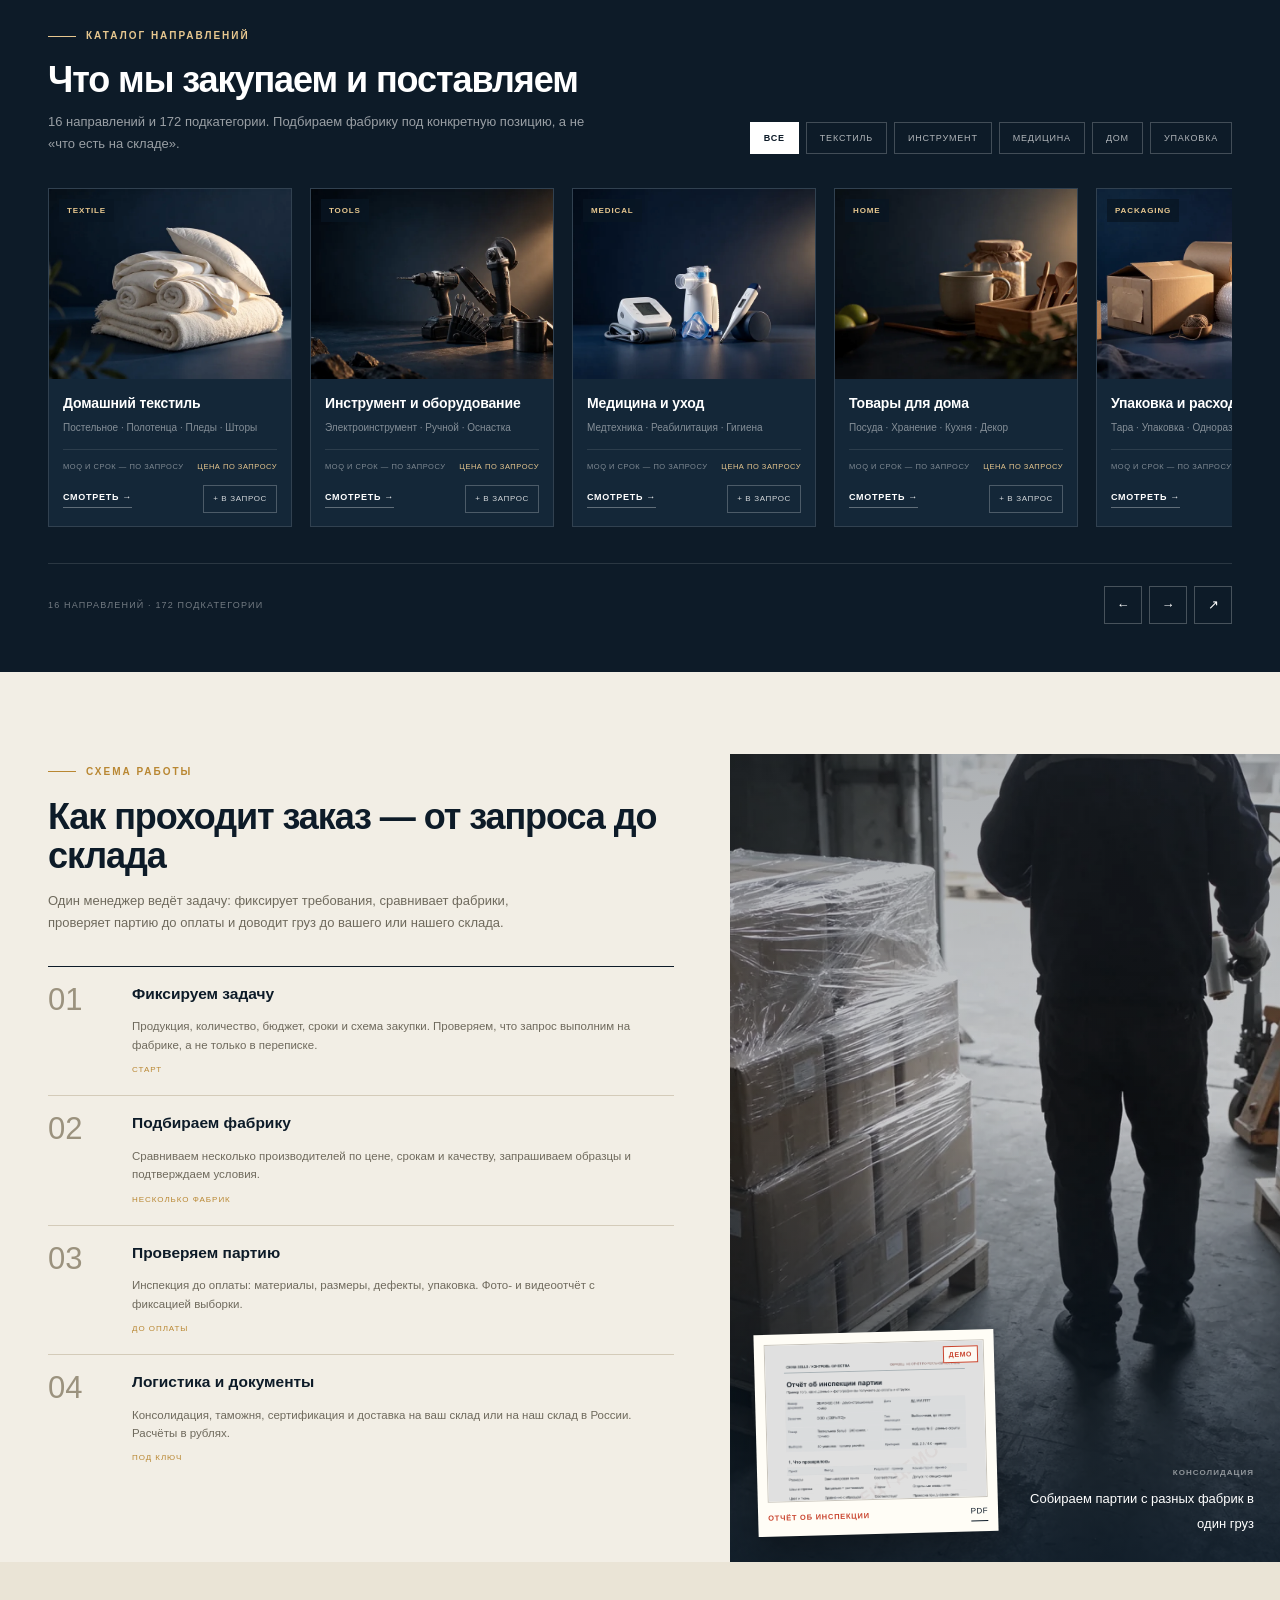
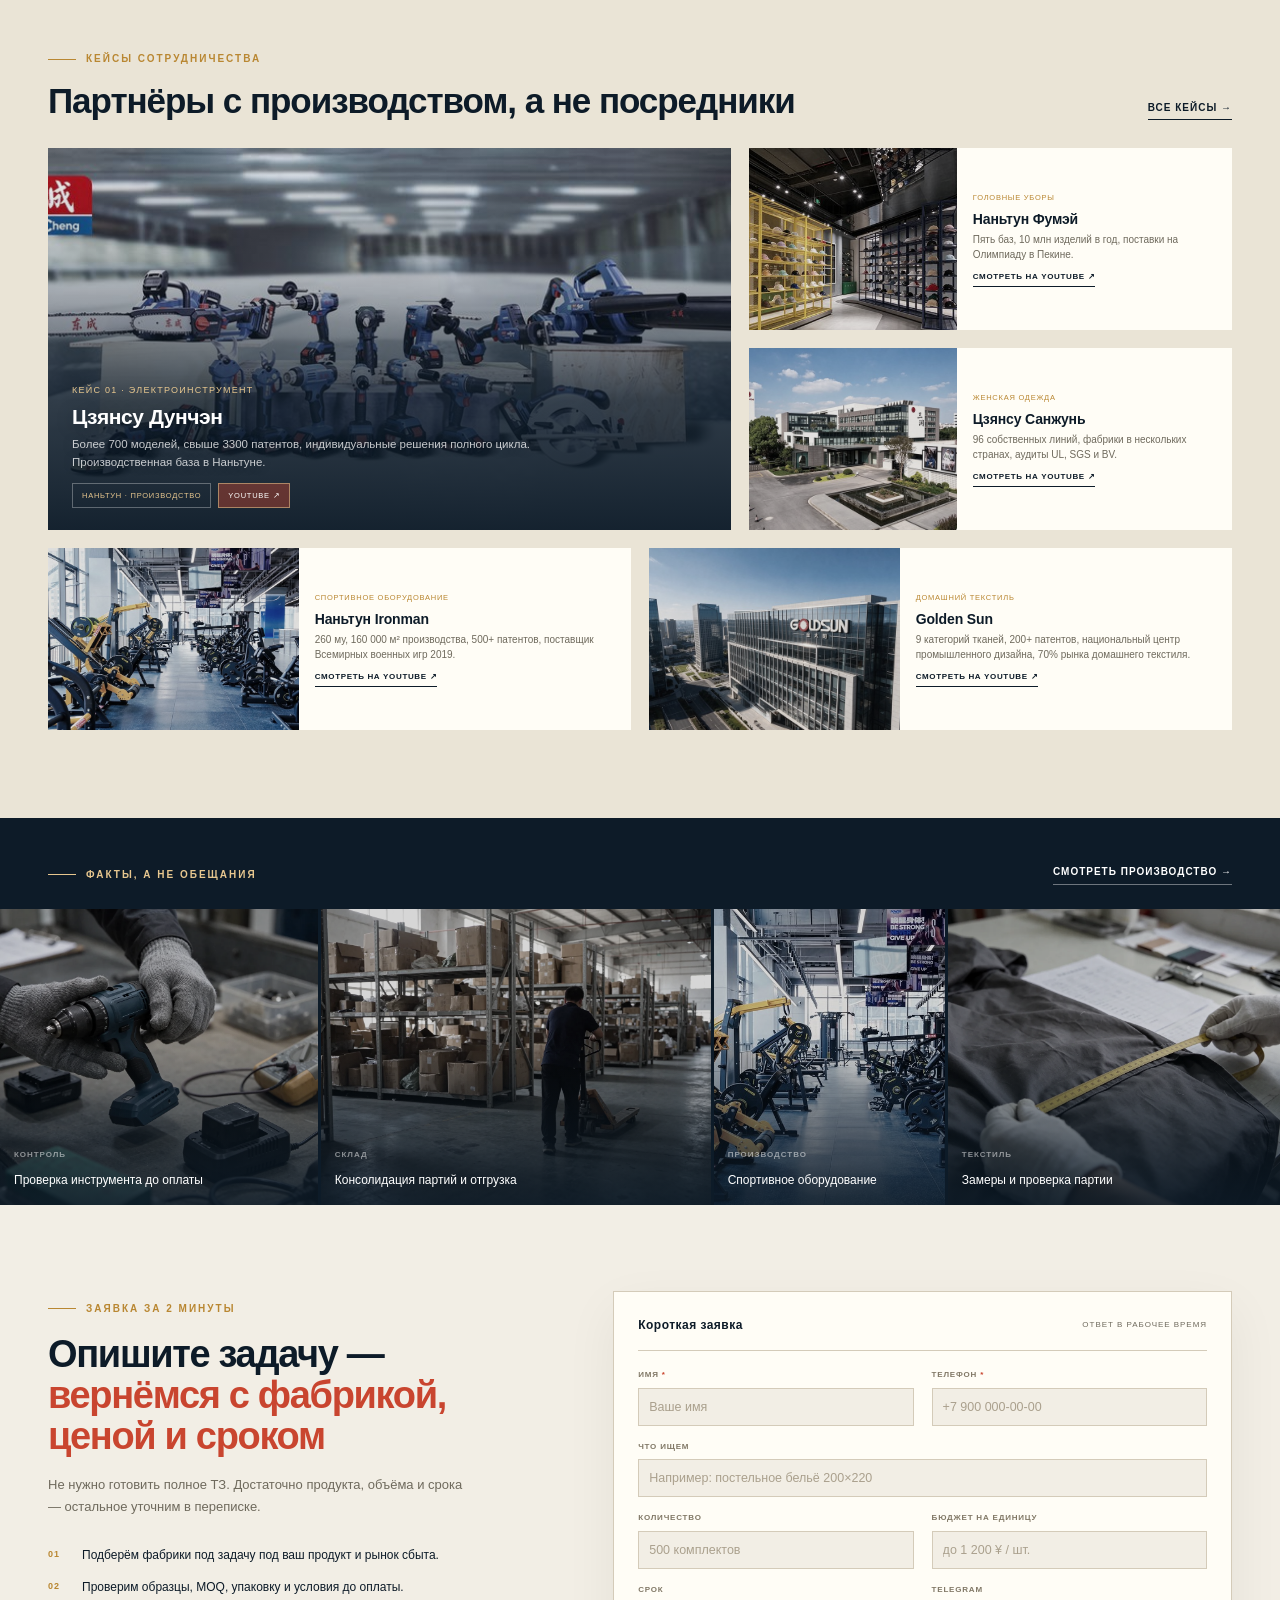
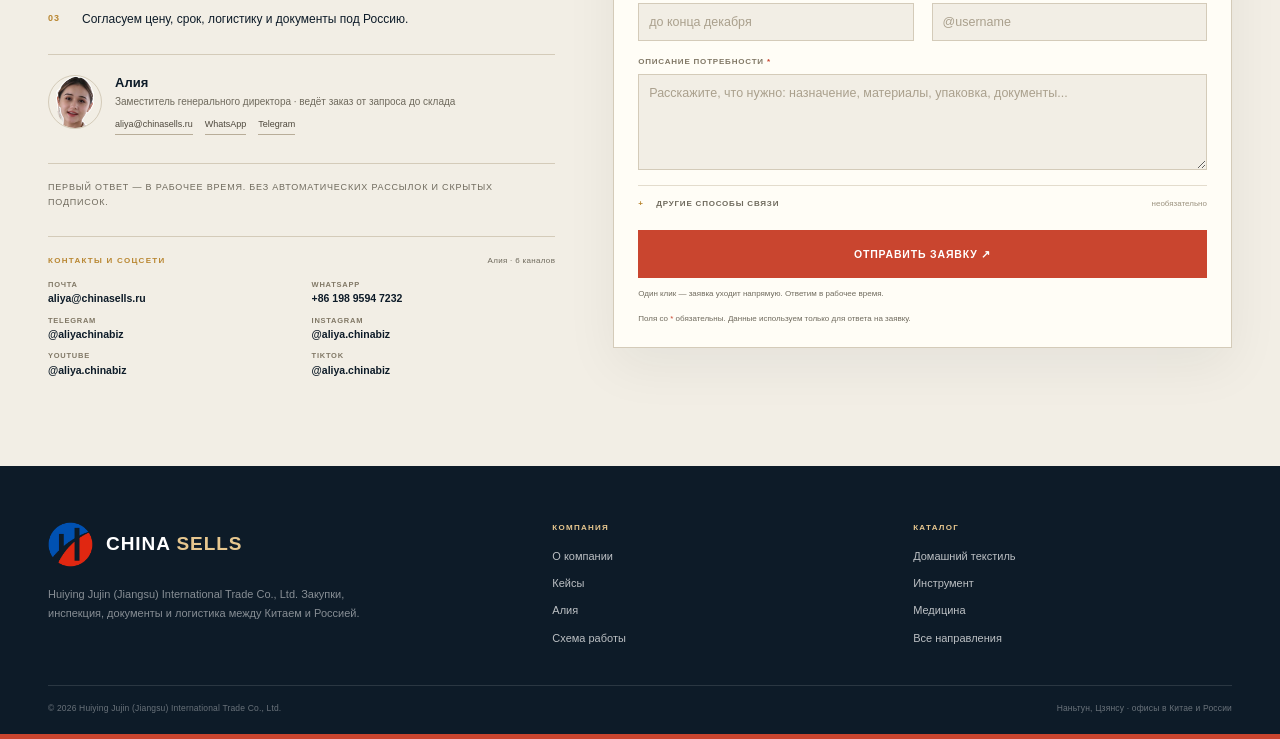
==== commit 1876513b: "去掉顶部阿丽亚入口并让联系按钮跳到表单区顶部" ====
--- a/index.html
+++ b/index.html
@@ -72,9 +72,8 @@
       <a href="about.html">О компании</a>
       <a href="catalog.html">Каталог</a>
       <a href="cases.html">Кейсы</a>
-      <a href="index.html#manager">Алия</a>
       <a href="#process">Схема работы</a>
-      <a href="#contacts">Контакты</a>
+      <a href="#brief">Контакты</a>
       <a class="lang" href="https://www.hyjjls.cn/" hreflang="zh-CN" title="Китайская версия">CN</a>
       <a class="cta" href="https://hyjj.shop/quote?source=website_home">Оставить заявку</a>
     </nav>
@@ -84,9 +83,8 @@
     <a href="about.html">О компании</a>
     <a href="catalog.html">Каталог</a>
     <a href="cases.html">Кейсы</a>
-    <a href="index.html#manager">Алия</a>
     <a href="#process">Схема работы</a>
-    <a href="#contacts">Контакты</a>
+    <a href="#brief">Контакты</a>
     <a href="https://www.hyjjls.cn/" hreflang="zh-CN">中文版</a>
     <a class="cta" href="https://hyjj.shop/quote?source=website_home">Оставить заявку</a>
   </div>
@@ -118,7 +116,7 @@
           <a href="https://wa.me/8619895947232" target="_blank" rel="noopener noreferrer"><b>WhatsApp</b><i>↗</i></a>
           <a href="https://t.me/aliyachinabiz" target="_blank" rel="noopener noreferrer"><b>Telegram</b><i>↗</i></a>
         </div>
-        <a class="ix-contact-more" href="#contacts">Контакты и соцсети <span>↓</span></a>
+        <a class="ix-contact-more" href="#brief">Контакты и соцсети <span>↓</span></a>
       </aside>
     </div>
   </section>
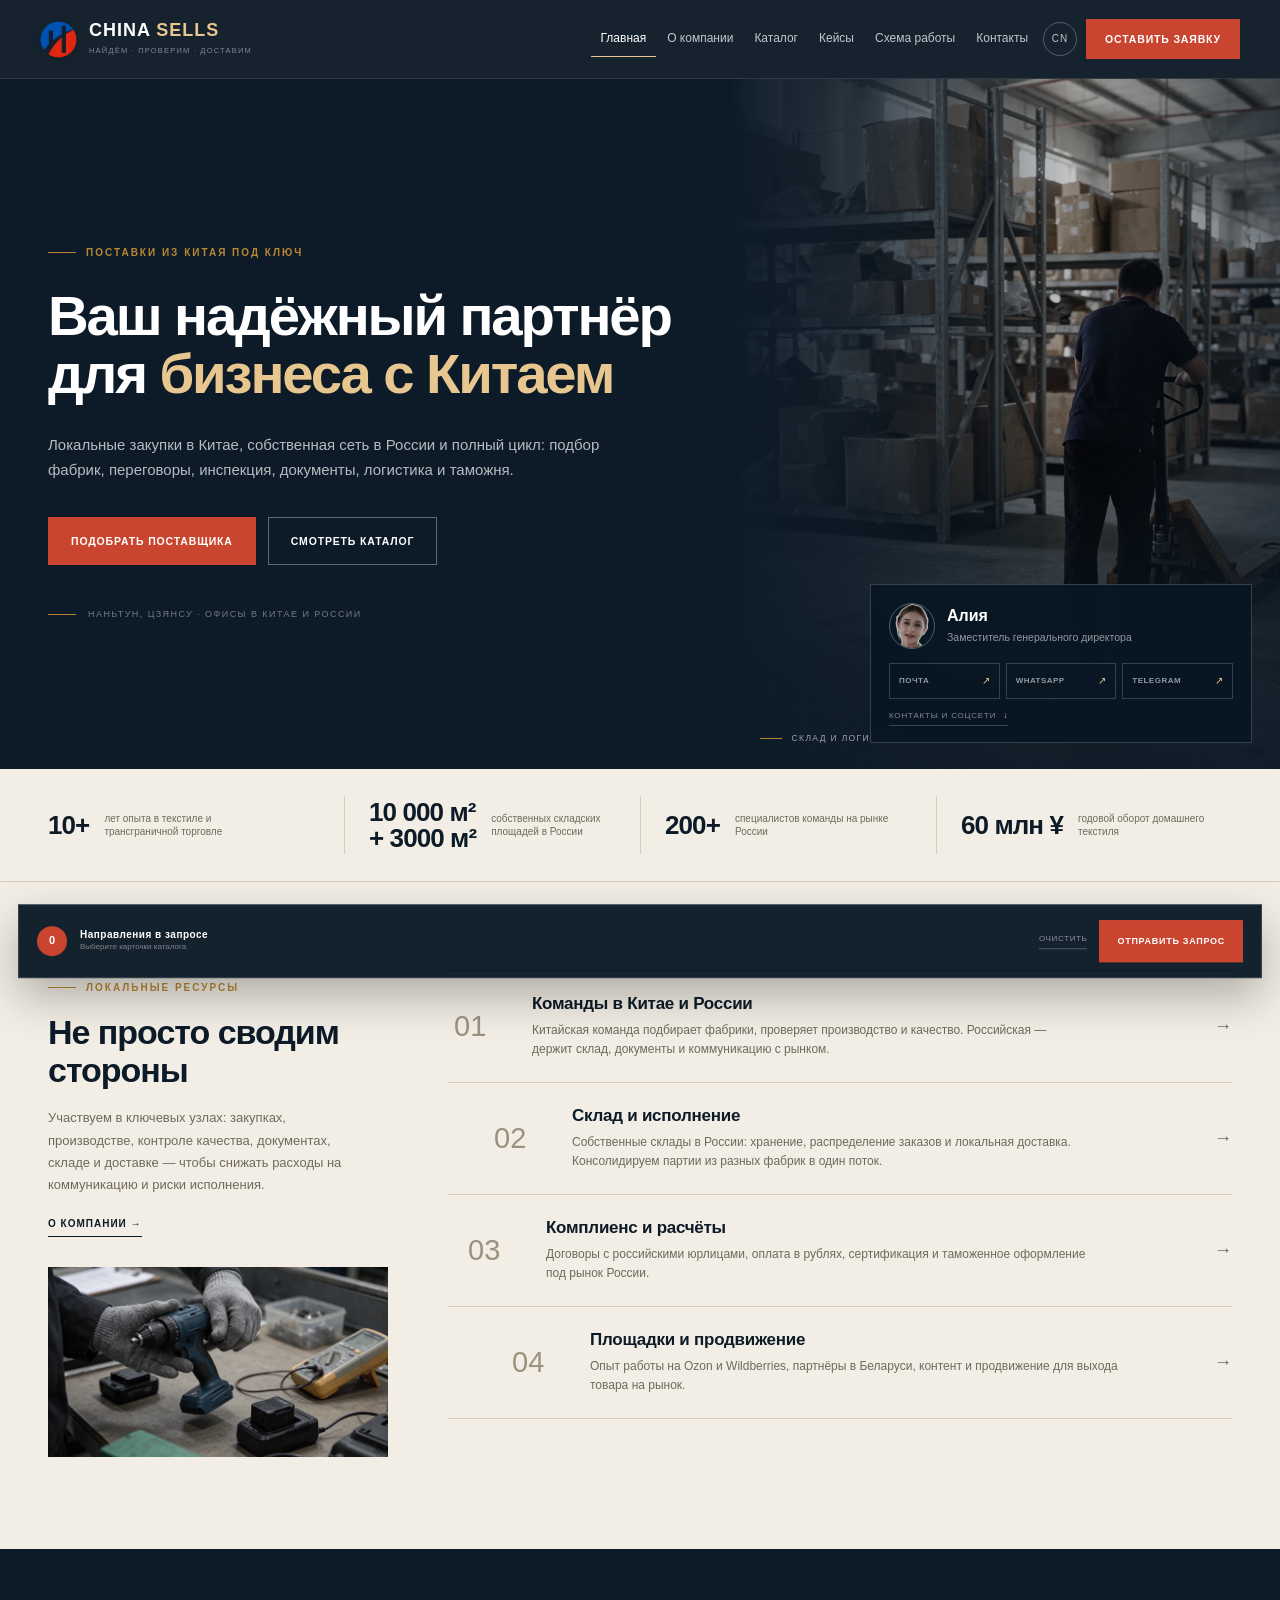
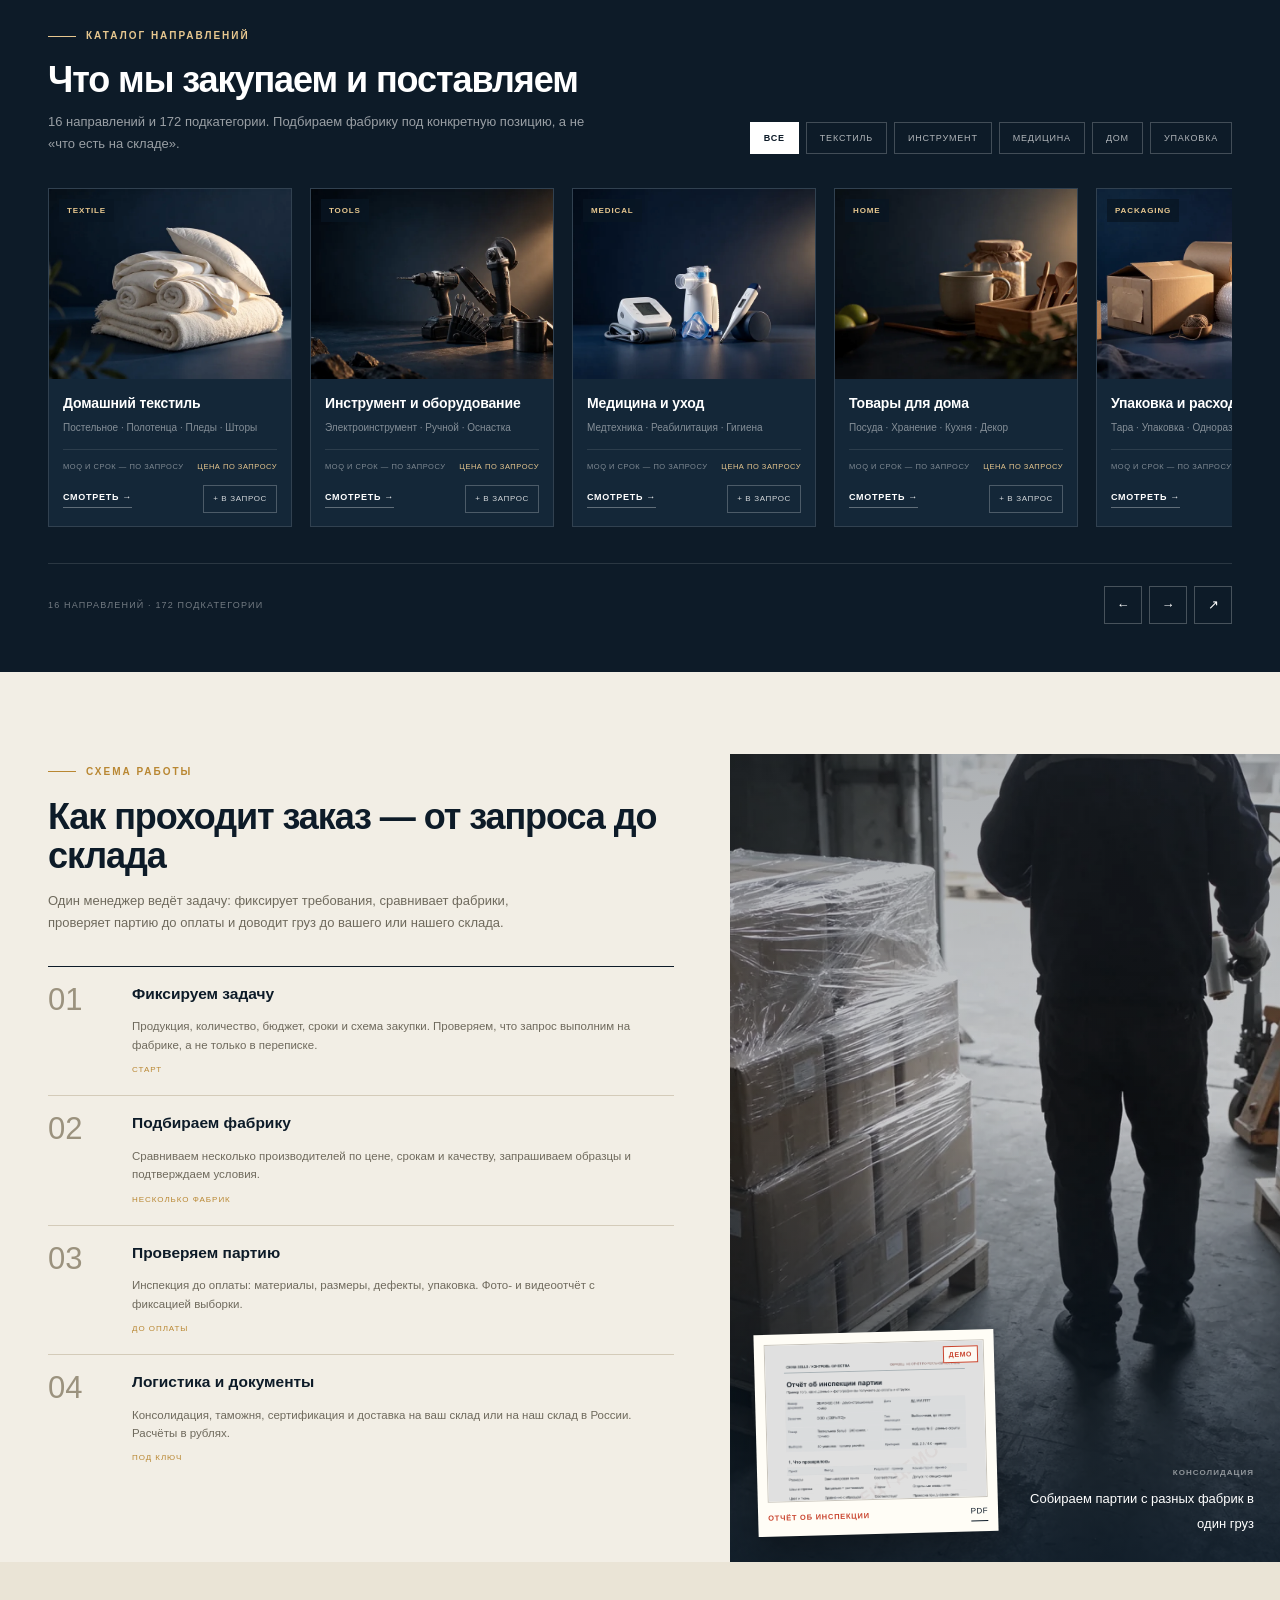
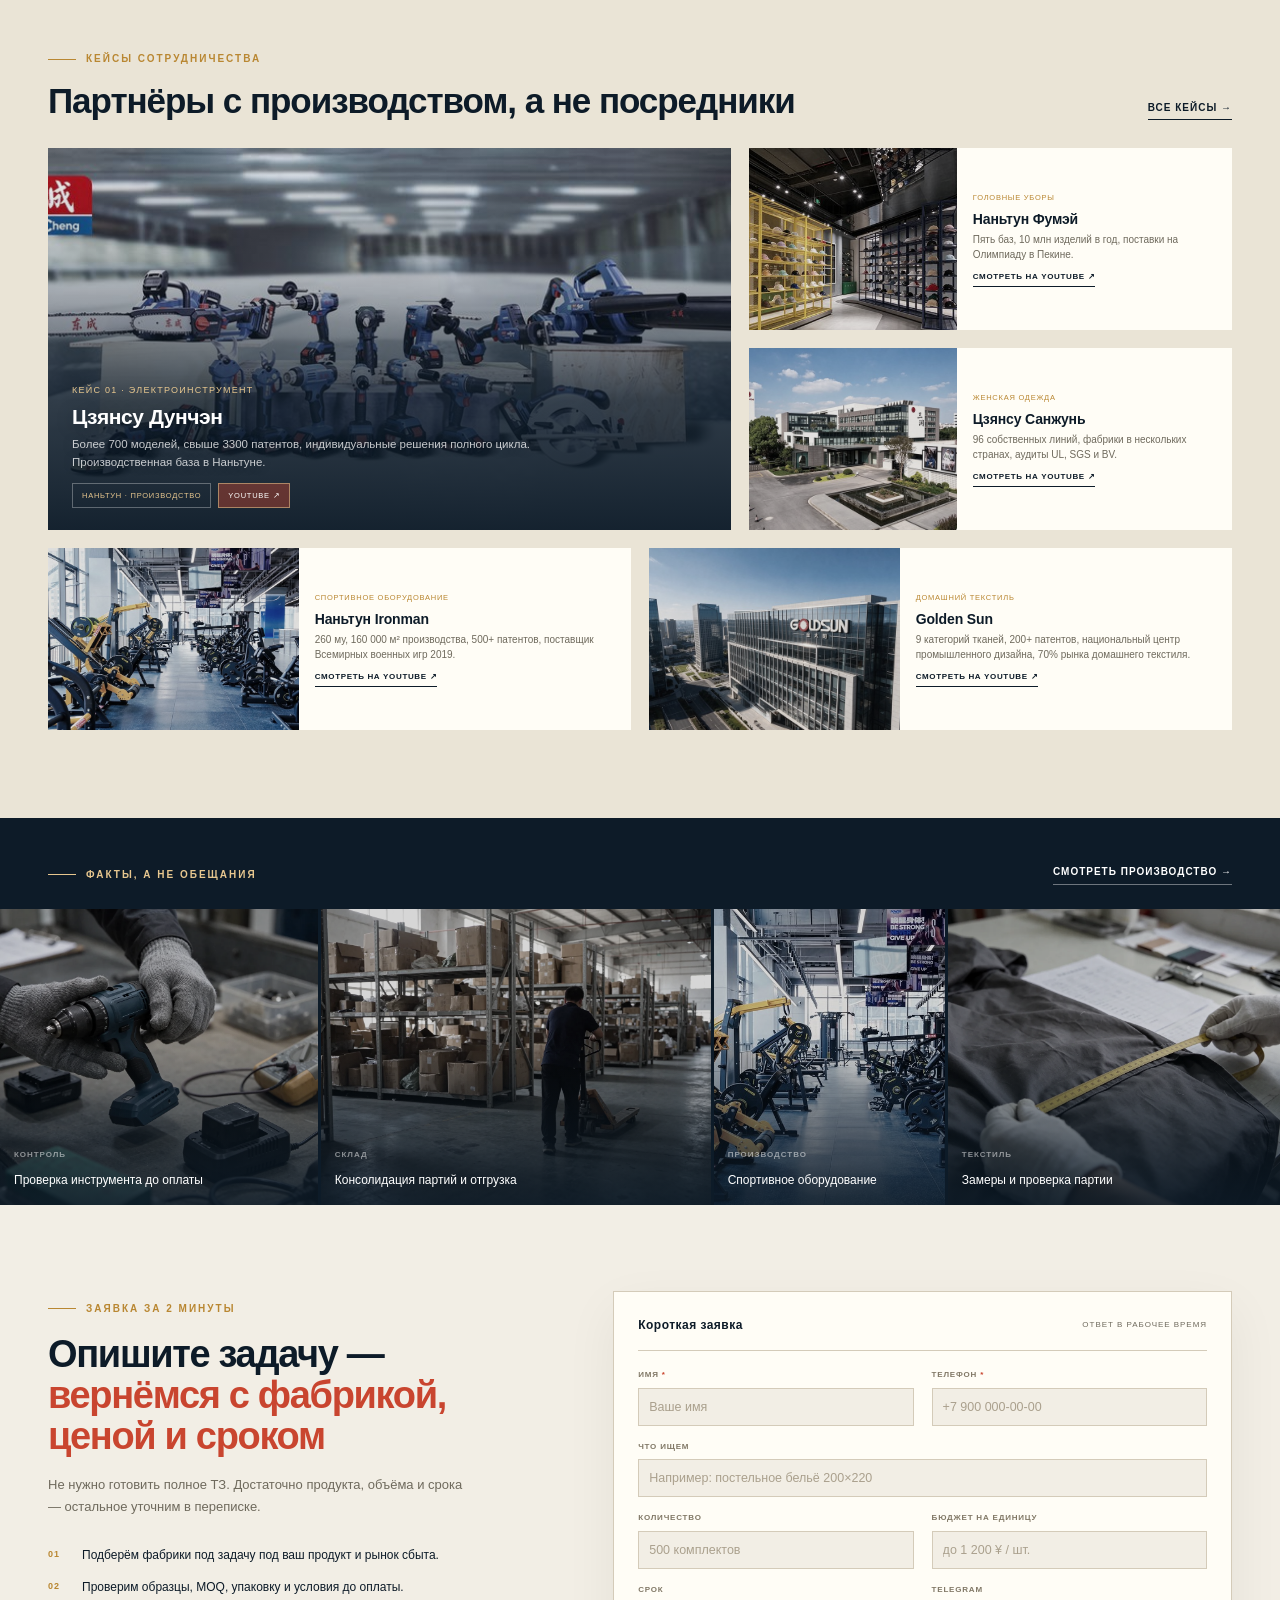
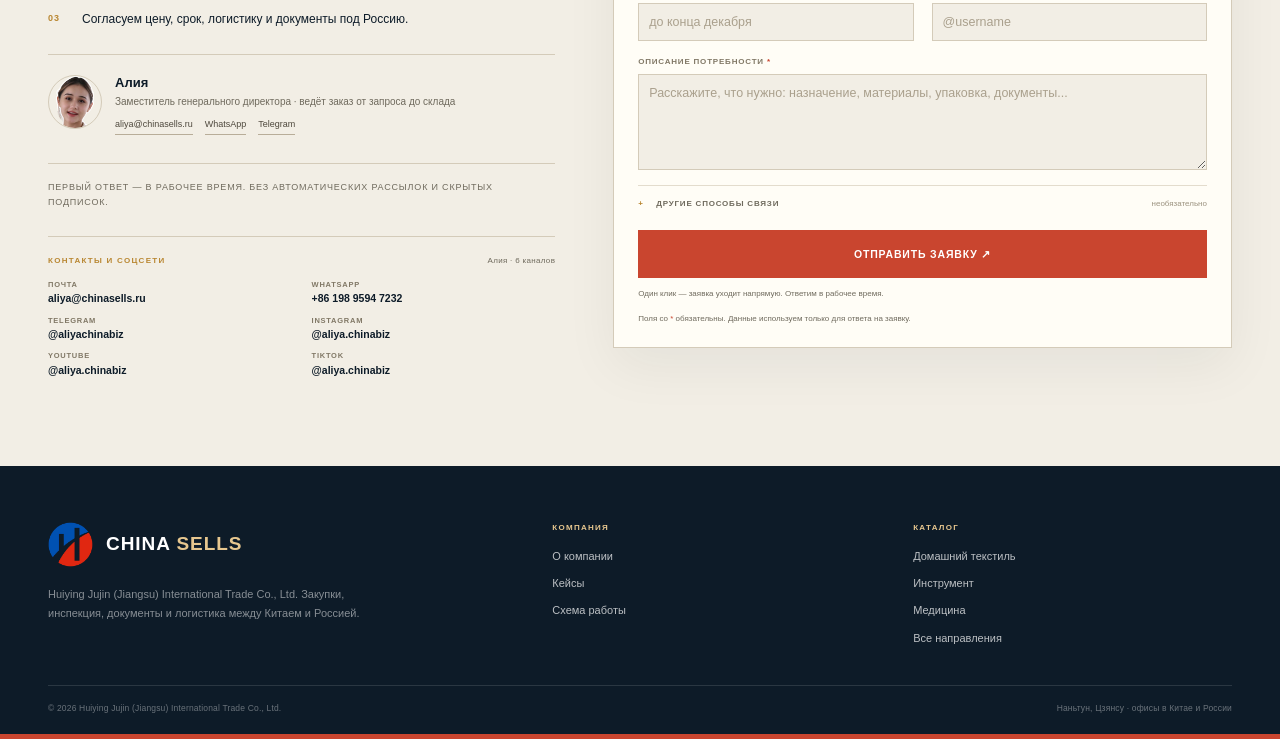
==== commit 43604806: "移除页脚阿丽亚入口保持导航精简" ====
--- a/index.html
+++ b/index.html
@@ -495,7 +495,6 @@
         <div class="links">
           <a href="about.html">О компании</a>
           <a href="cases.html">Кейсы</a>
-          <a href="index.html#manager">Алия</a>
           <a href="index.html#process">Схема работы</a>
         </div>
       </div>
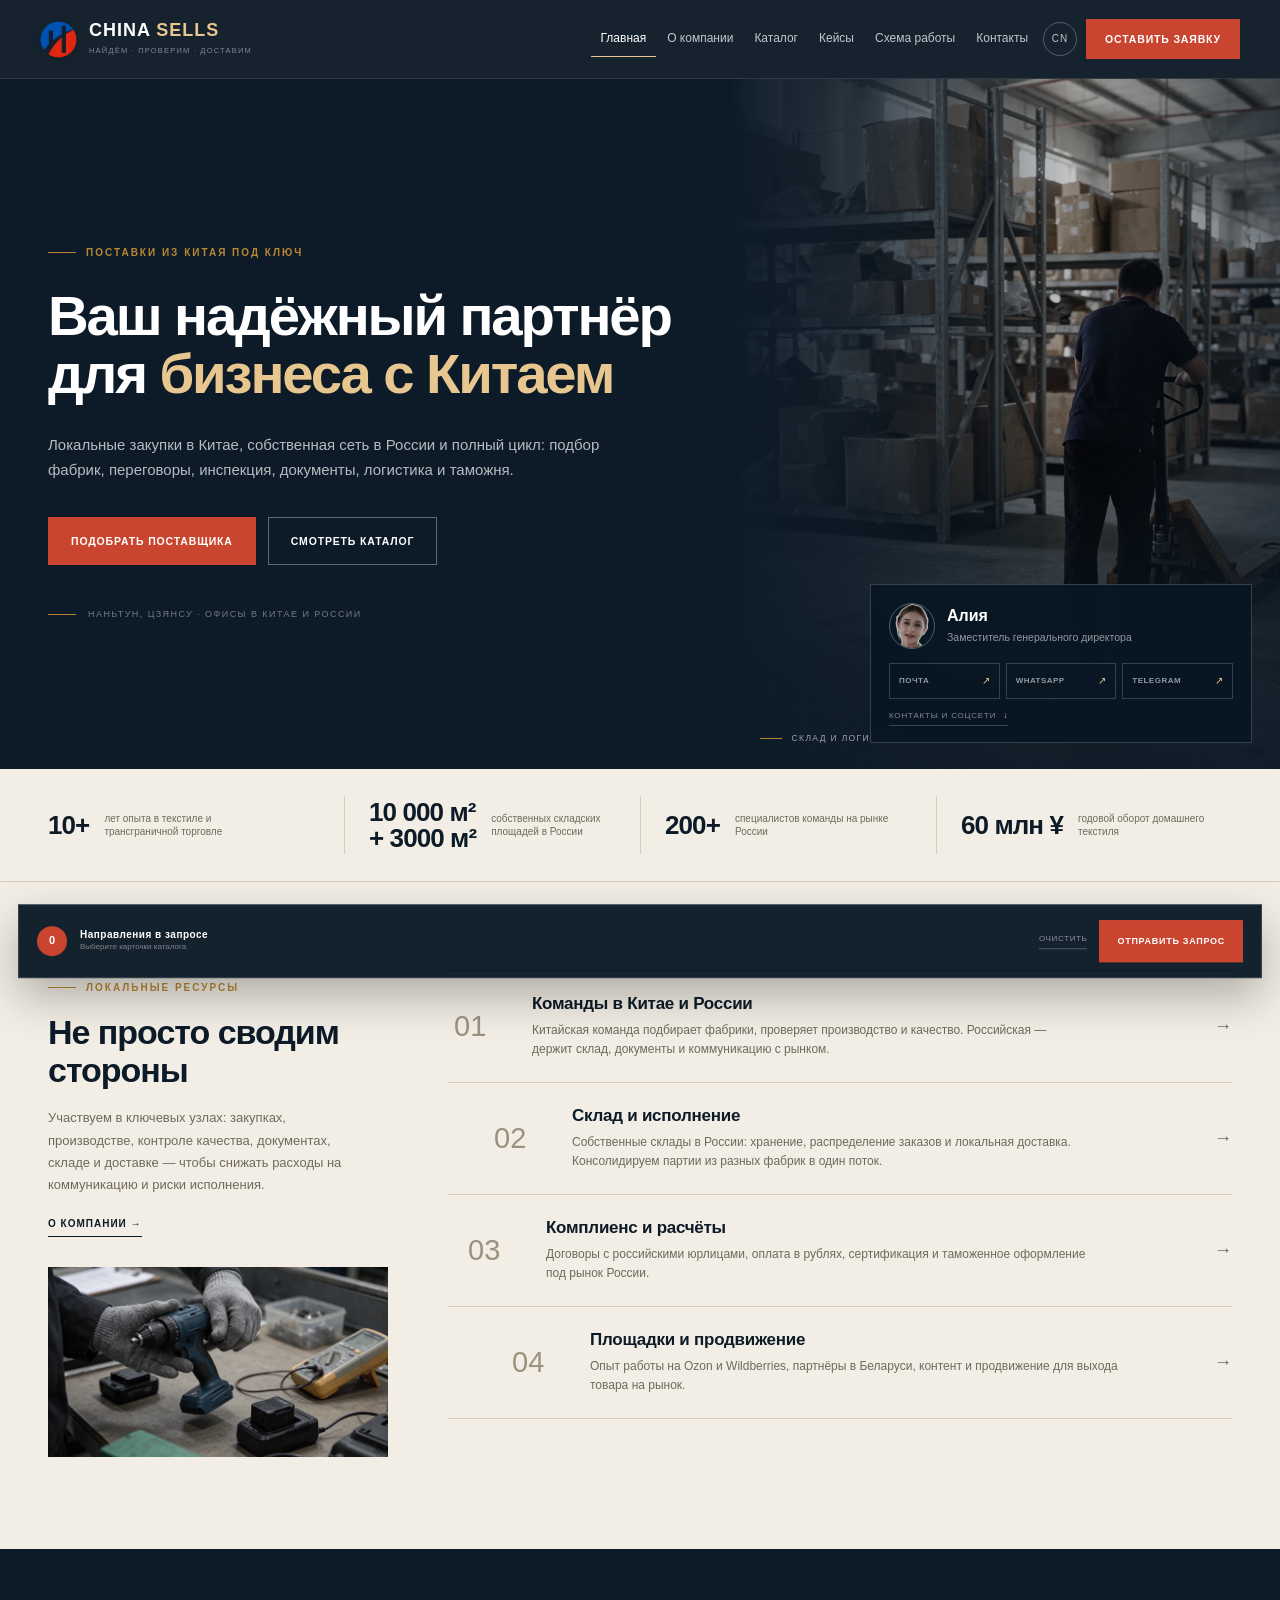
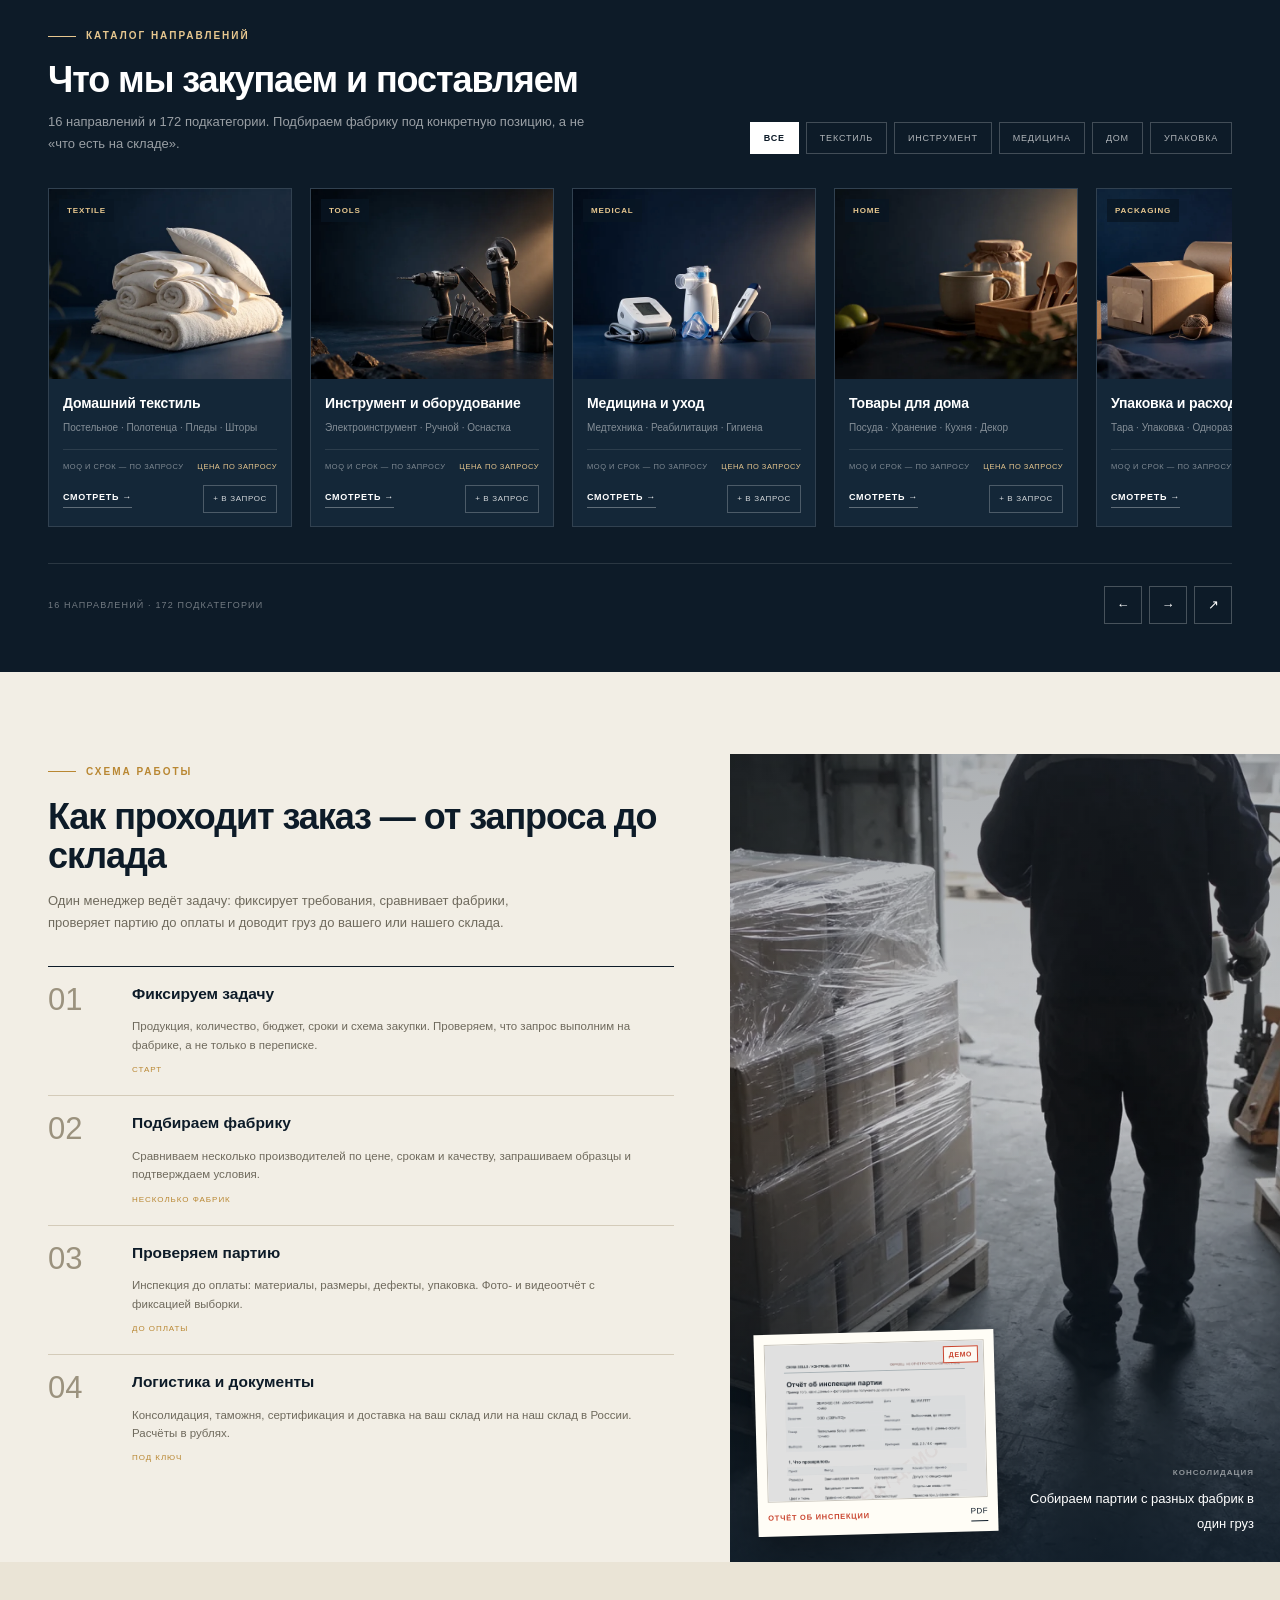
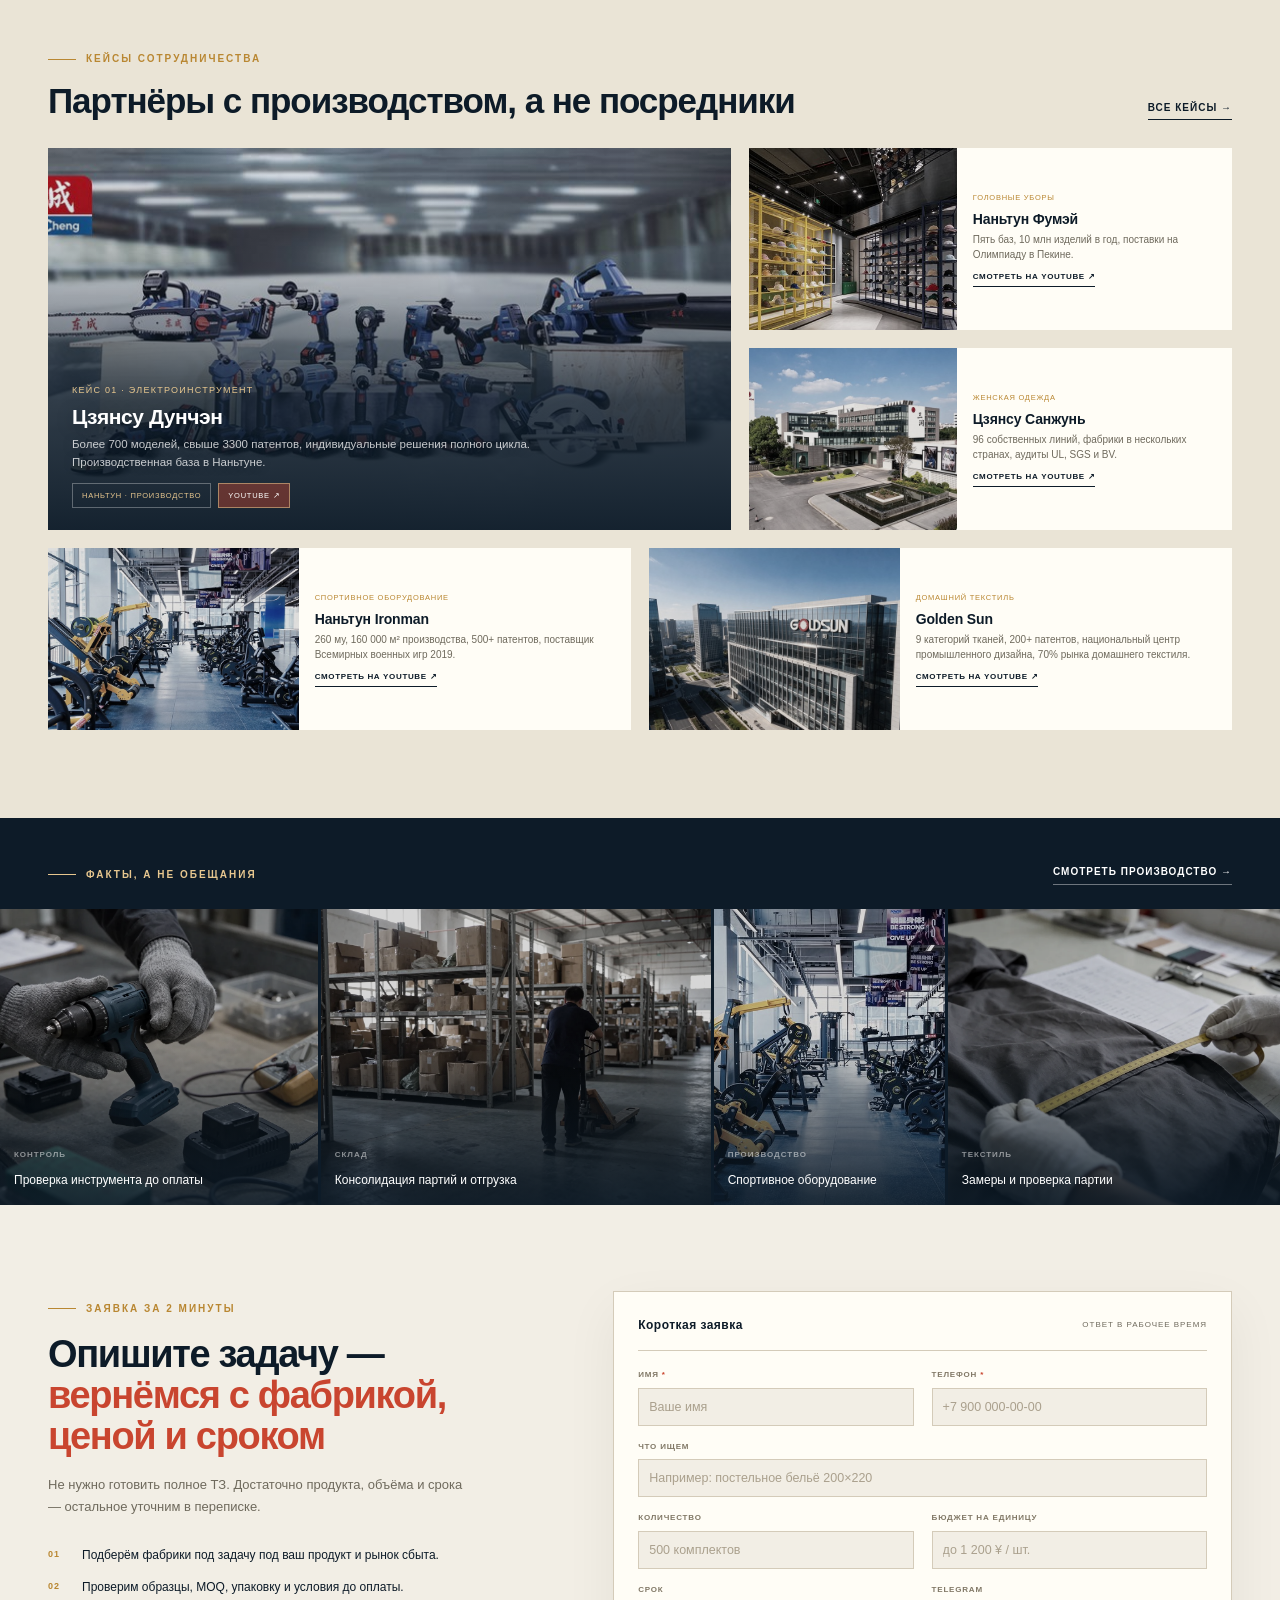
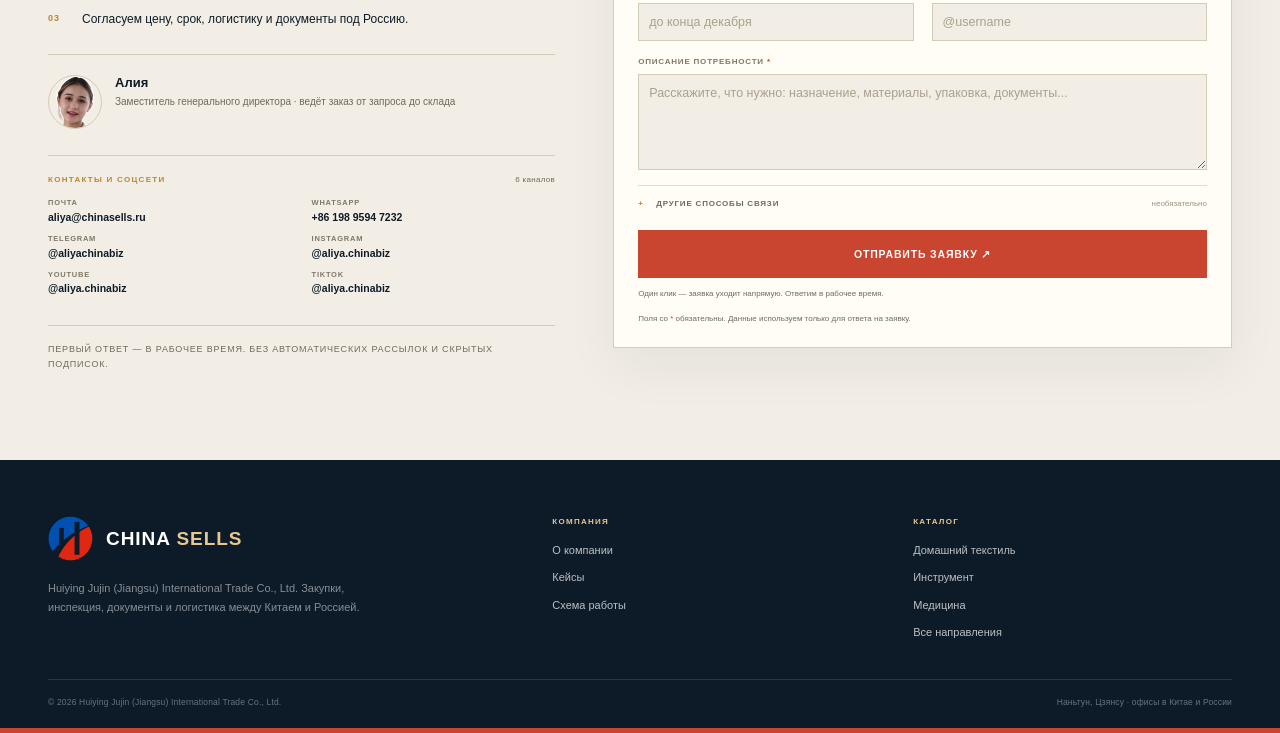
==== commit eea41234: "表单左侧联系方式去重，统一到六渠道区块" ====
--- a/index.html
+++ b/index.html
@@ -369,18 +369,12 @@
           <div>
             <strong>Алия</strong>
             <span>Заместитель генерального директора · ведёт заказ от запроса до склада</span>
-            <div class="ix-manager-links">
-              <a href="mailto:aliya@chinasells.ru">aliya@chinasells.ru</a>
-              <a href="https://wa.me/8619895947232" target="_blank" rel="noopener noreferrer">WhatsApp</a>
-              <a href="https://t.me/aliyachinabiz" target="_blank" rel="noopener noreferrer">Telegram</a>
-            </div>
-          </div>
-        </div>
-        <div class="ix-brief-note">Первый ответ — в рабочее время. Без автоматических рассылок и скрытых подписок.</div>
+          </div>
+        </div>
         <div class="ix-brief-contacts" id="contacts">
           <div class="ix-brief-contacts-head">
             <h4>Контакты и соцсети</h4>
-            <span>Алия · 6 каналов</span>
+            <span>6 каналов</span>
           </div>
           <div class="ix-brief-contact-grid">
             <a href="mailto:aliya@chinasells.ru"><span>Почта</span><b>aliya@chinasells.ru</b></a>
@@ -391,6 +385,7 @@
             <a href="https://www.tiktok.com/@aliya.chinabiz" target="_blank" rel="noopener noreferrer"><span>TikTok</span><b>@aliya.chinabiz</b></a>
           </div>
         </div>
+        <div class="ix-brief-note">Первый ответ — в рабочее время. Без автоматических рассылок и скрытых подписок.</div>
       </div>
       <form class="ix-form" id="briefForm" novalidate>
         <div class="ix-form-head"><strong>Короткая заявка</strong><span>Ответ в рабочее время</span></div>
--- a/css/site-2026.css
+++ b/css/site-2026.css
@@ -359,9 +359,6 @@
 .ix-manager img{width:54px;height:54px;border-radius:50%;object-fit:cover;object-position:center 18%;flex:0 0 54px;border:1px solid var(--line)}
 .ix-manager strong{display:block;font-size:13px;line-height:1.2}
 .ix-manager span{display:block;margin-top:4px;font-size:10px;line-height:1.5;color:var(--muted)}
-.ix-manager-links{display:flex;gap:12px;flex-wrap:wrap;margin-top:8px}
-.ix-manager-links a{font-size:9px;border-bottom:1px solid #b8ad99;padding-bottom:2px;color:#4e483d}
-.ix-manager-links a:hover{color:var(--red);border-color:var(--red)}
 .ix-brief-note{margin-top:28px;padding-top:16px;border-top:1px solid var(--line);font-size:9px;letter-spacing:.09em;text-transform:uppercase;color:var(--muted);line-height:1.7}
 .ix-brief-contacts{margin-top:26px;padding-top:18px;border-top:1px solid var(--line);max-width:100%;scroll-margin-top:92px}
 .ix-brief-contacts-head{display:flex;align-items:baseline;justify-content:space-between;gap:12px}
--- a/css/site-2026.css
+++ b/css/site-2026.css
@@ -359,9 +359,6 @@
 .ix-manager img{width:54px;height:54px;border-radius:50%;object-fit:cover;object-position:center 18%;flex:0 0 54px;border:1px solid var(--line)}
 .ix-manager strong{display:block;font-size:13px;line-height:1.2}
 .ix-manager span{display:block;margin-top:4px;font-size:10px;line-height:1.5;color:var(--muted)}
-.ix-manager-links{display:flex;gap:12px;flex-wrap:wrap;margin-top:8px}
-.ix-manager-links a{font-size:9px;border-bottom:1px solid #b8ad99;padding-bottom:2px;color:#4e483d}
-.ix-manager-links a:hover{color:var(--red);border-color:var(--red)}
 .ix-brief-note{margin-top:28px;padding-top:16px;border-top:1px solid var(--line);font-size:9px;letter-spacing:.09em;text-transform:uppercase;color:var(--muted);line-height:1.7}
 .ix-brief-contacts{margin-top:26px;padding-top:18px;border-top:1px solid var(--line);max-width:100%;scroll-margin-top:92px}
 .ix-brief-contacts-head{display:flex;align-items:baseline;justify-content:space-between;gap:12px}
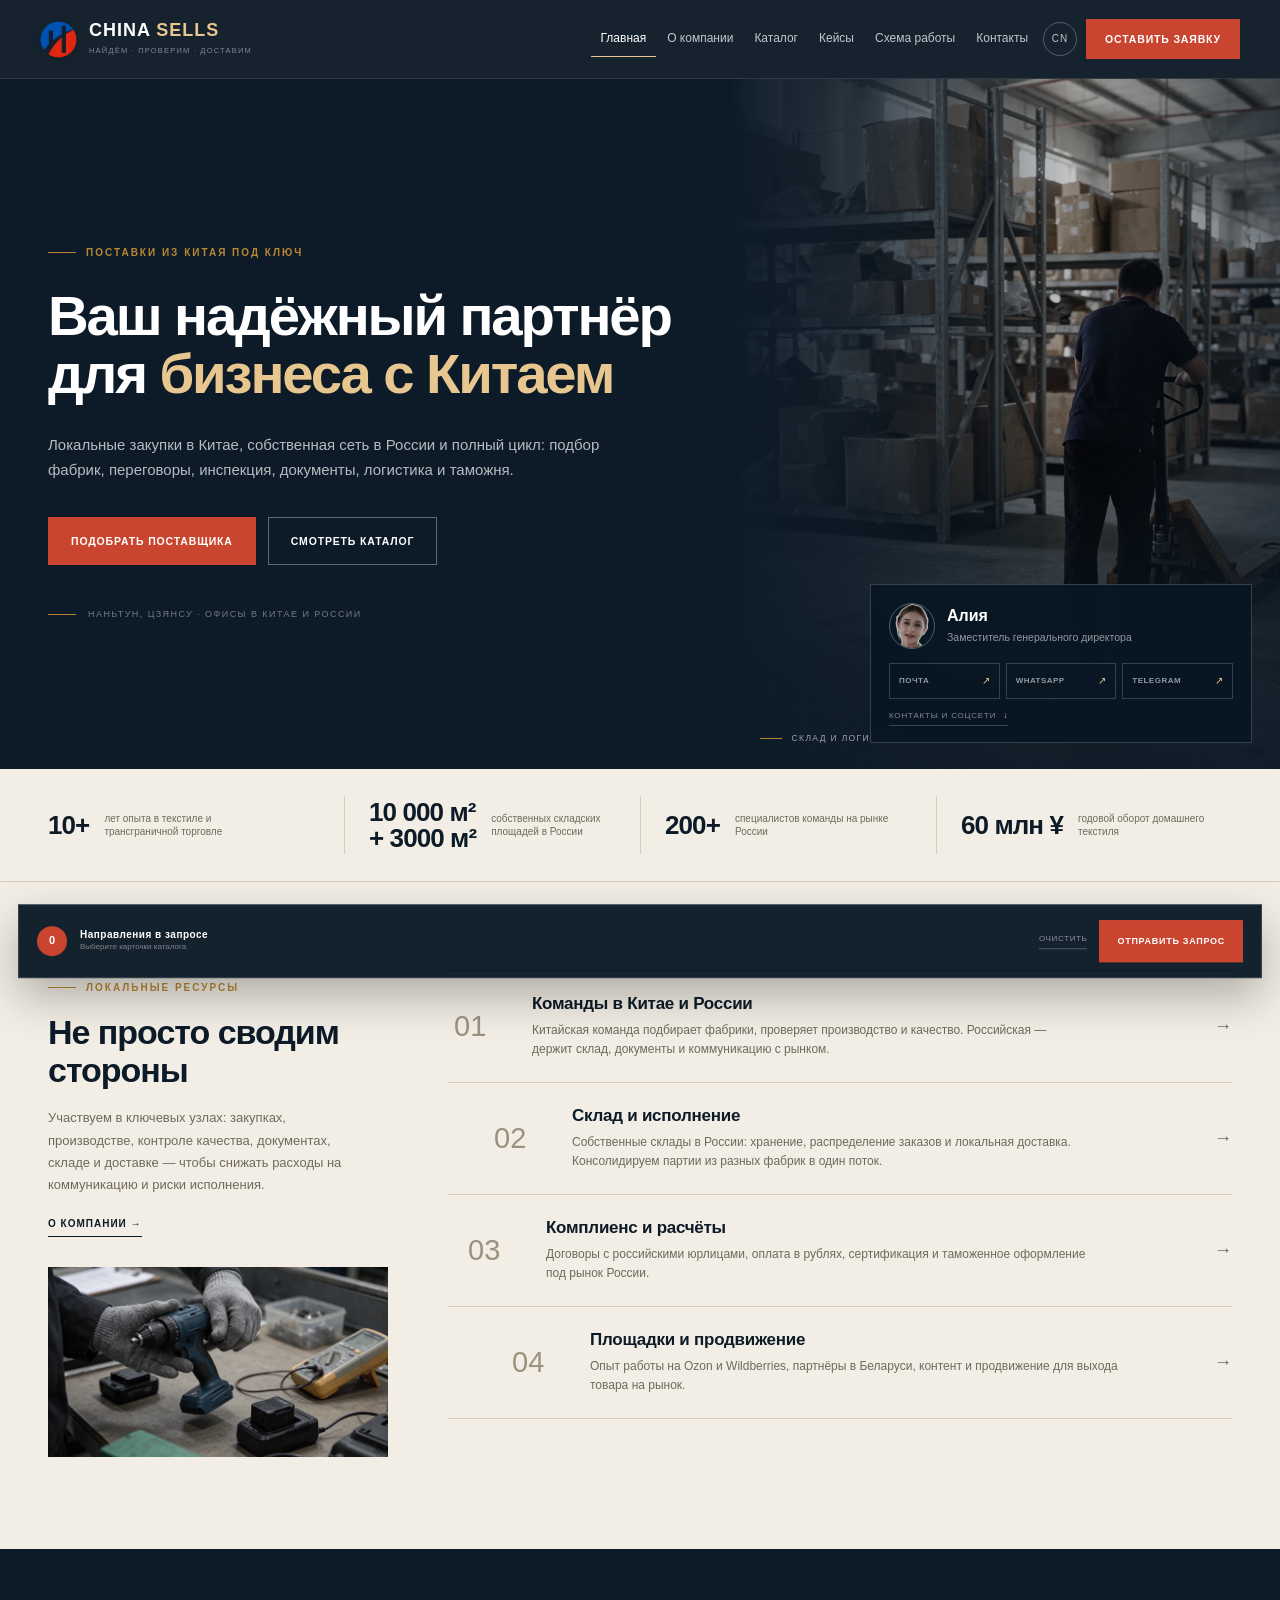
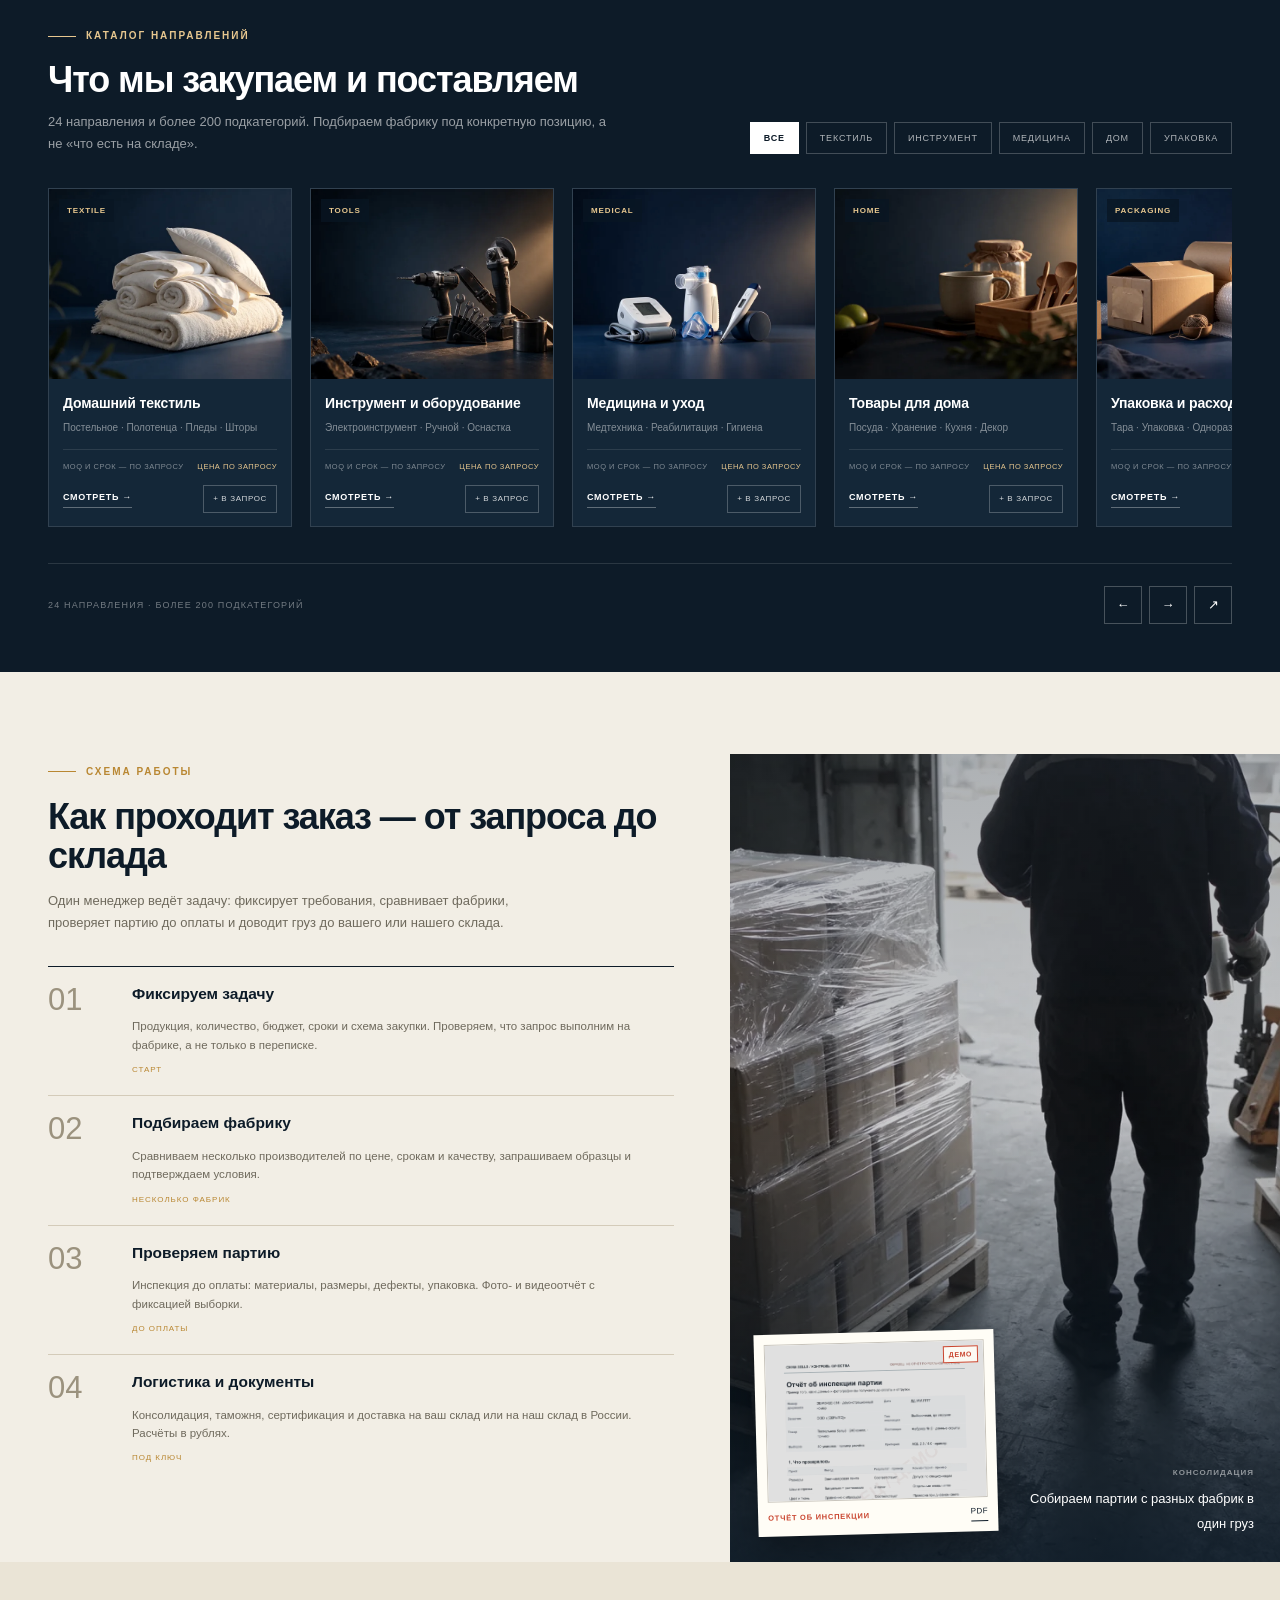
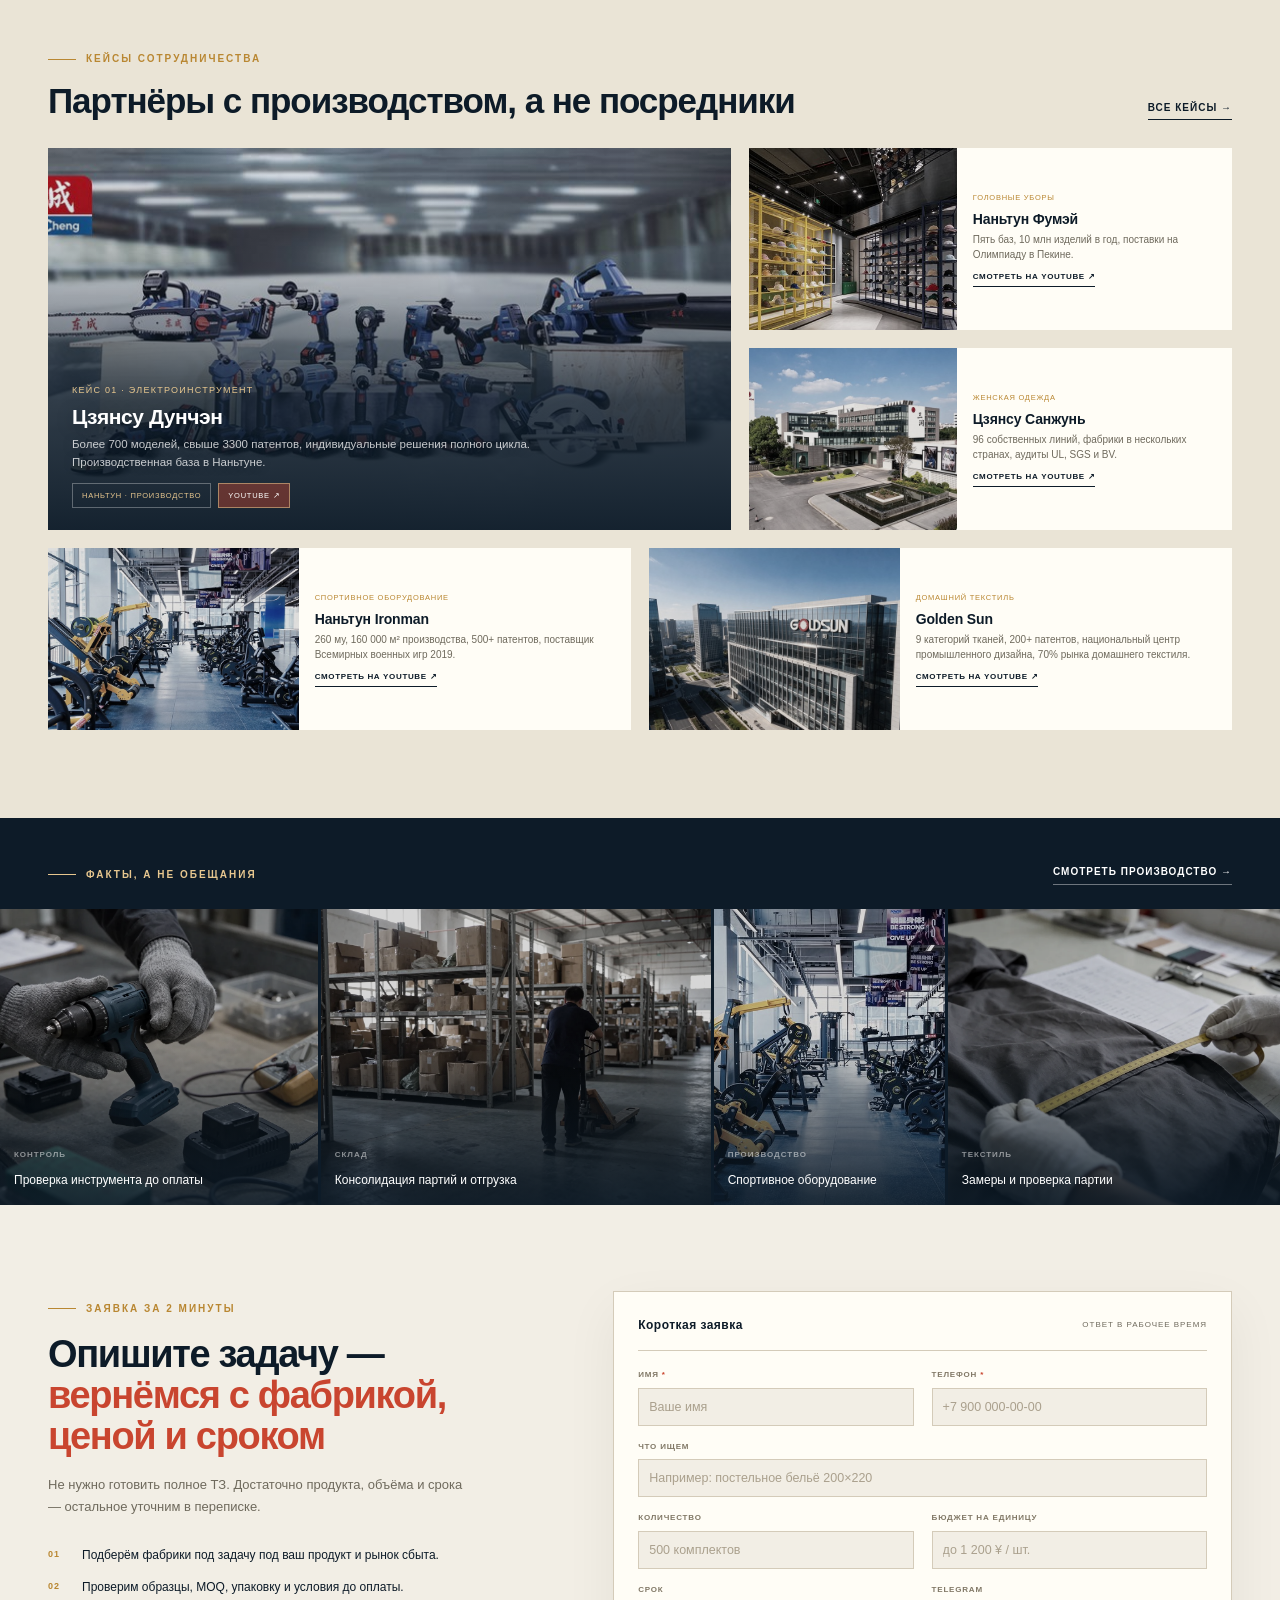
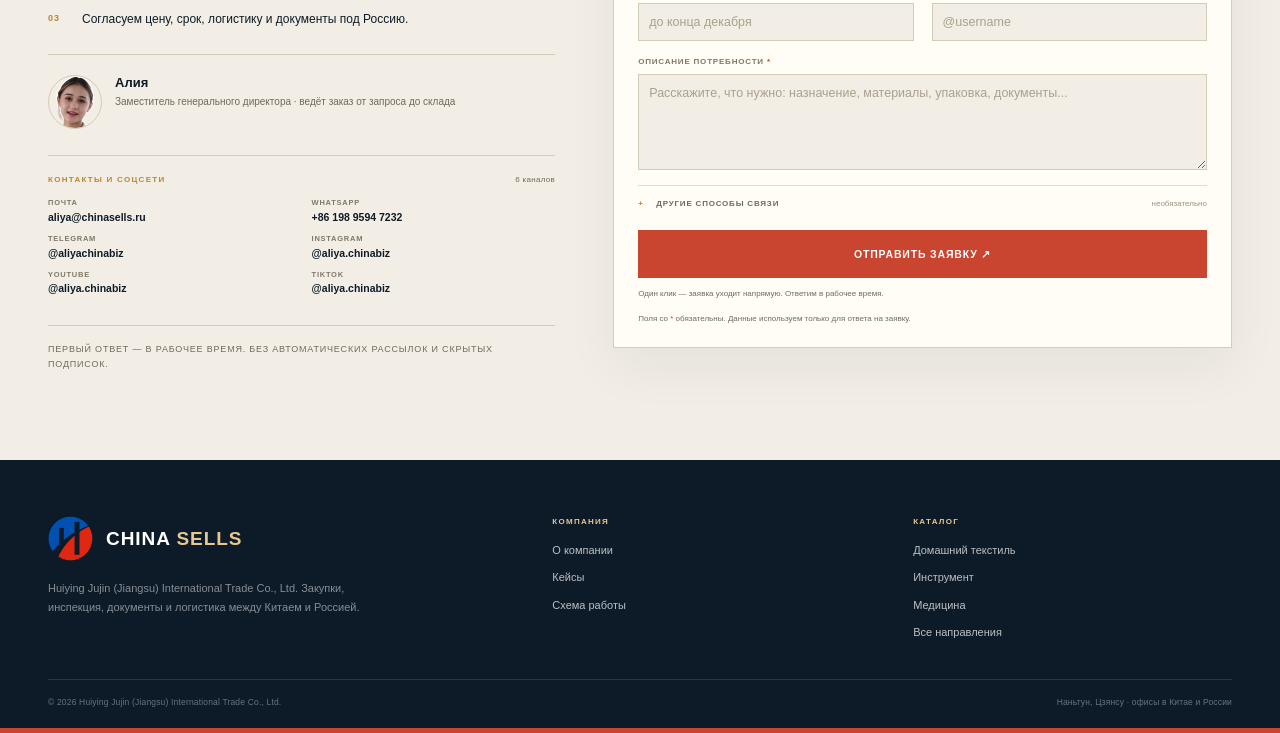
==== commit c7c44a0d: "首页分类数量同步为24类" ====
--- a/index.html
+++ b/index.html
@@ -171,7 +171,7 @@
       <div>
         <div class="kicker on-dark">Каталог направлений</div>
         <h2>Что мы закупаем и поставляем</h2>
-        <p>16 направлений и 172 подкатегории. Подбираем фабрику под конкретную позицию, а не «что есть на складе».</p>
+        <p>24 направления и более 200 подкатегорий. Подбираем фабрику под конкретную позицию, а не «что есть на складе».</p>
       </div>
       <div class="ix-chips" aria-label="Быстрый фильтр">
         <a class="ix-chip on" href="catalog.html">Все</a>
@@ -257,7 +257,7 @@
       </article>
     </div>
     <div class="ix-catalog-foot">
-      <span class="note">16 направлений · 172 подкатегории</span>
+      <span class="note">24 направления · более 200 подкатегорий</span>
       <div class="ix-arrows">
         <button class="ix-arrow" type="button" data-rail-prev aria-label="Прокрутить каталог влево">←</button>
         <button class="ix-arrow" type="button" data-rail-next aria-label="Прокрутить каталог вправо">→</button>
--- a/css/site-2026.css
+++ b/css/site-2026.css
@@ -946,3 +946,123 @@
   .ix-company-facts div{grid-template-columns:96px 1fr;gap:10px}
   .ix-company-facts dd{font-size:10.5px}
 }
+
+/* ---------- catalog v2 (24 directions) ---------- */
+body.catalog-v2 .ix-cat-hero{padding:44px 0 26px}
+body.catalog-v2 .ix-cat-intro{grid-template-columns:minmax(0,1fr) 410px;gap:40px;align-items:end}
+body.catalog-v2 .ix-cat-intro h1{font-size:42px;line-height:1.05;max-width:640px;margin-top:14px}
+body.catalog-v2 .ix-cat-intro p{font-size:12px;line-height:1.65;max-width:600px;margin-top:14px}
+body.catalog-v2 .ix-search-wrap{flex-wrap:wrap}
+body.catalog-v2 .ix-search input{font-size:11.5px}
+body.catalog-v2 .ix-cat-chips{flex:0 0 100%;display:flex;flex-wrap:wrap;gap:6px;margin-top:2px}
+body.catalog-v2 .ix-cat-chips button{height:26px;padding:0 9px;border:1px solid var(--line);background:var(--white);display:inline-flex;align-items:center;font-size:8.5px;color:#655e51;transition:color .15s,border-color .15s}
+body.catalog-v2 .ix-cat-chips button:hover{color:var(--red);border-color:var(--red)}
+body.catalog-v2 .ix-filter-toggle{display:none!important}
+
+body.catalog-v2 .ix-cat-facts{background:#102232;color:#fff}
+body.catalog-v2 .ix-cat-facts .container{display:flex;align-items:center;justify-content:space-between;gap:28px;padding-top:16px;padding-bottom:16px}
+body.catalog-v2 .ix-cat-stats{display:flex;align-items:stretch}
+body.catalog-v2 .ix-cat-stat{padding:0 22px;border-left:1px solid rgba(255,255,255,.16)}
+body.catalog-v2 .ix-cat-stat:first-child{padding-left:0;border-left:0}
+body.catalog-v2 .ix-cat-stat b{display:block;font-size:22px;line-height:1;color:#e7c78f;letter-spacing:-.03em}
+body.catalog-v2 .ix-cat-stat.is-text b{font-size:12px;line-height:1.1;padding-top:5px;letter-spacing:0}
+body.catalog-v2 .ix-cat-stat span{display:block;margin-top:6px;font-size:7px;letter-spacing:.12em;text-transform:uppercase;color:rgba(255,255,255,.56)}
+body.catalog-v2 .ix-cat-flow{display:flex;align-items:center;justify-content:flex-end;gap:9px;flex-wrap:wrap;max-width:560px;font-size:9px;line-height:1.5;color:rgba(255,255,255,.82)}
+body.catalog-v2 .ix-cat-flow b{font-size:7.5px;font-weight:400;letter-spacing:.08em;color:#e7c78f}
+body.catalog-v2 .ix-cat-flow i{font-style:normal;color:rgba(255,255,255,.35)}
+
+body.catalog-v2 .ix-cat-layout{grid-template-columns:214px minmax(0,1fr);gap:34px;padding:24px 0 44px}
+body.catalog-v2 .ix-filter-panel{position:sticky;top:88px;align-self:start;max-height:calc(100vh - 108px);overflow:auto;scrollbar-width:thin}
+body.catalog-v2 .ix-filter-title{font-size:7.5px}
+body.catalog-v2 .ix-filter{padding:8px 0;font-size:10px}
+body.catalog-v2 .ix-filter-note{padding:12px;margin-top:16px}
+body.catalog-v2 .ix-mobile-filters{display:none;min-width:0;max-width:100%}
+body.catalog-v2 .ix-mobile-filter{display:none;min-width:0;max-width:100%}
+body.catalog-v2 .ix-grid{grid-template-columns:repeat(4,minmax(0,1fr));gap:16px 14px}
+body.catalog-v2 .ix-cat-grid-head{grid-column:1/-1;display:flex;align-items:center;justify-content:space-between;gap:20px;padding-bottom:8px;border-bottom:1px solid var(--line);margin-bottom:-2px}
+body.catalog-v2 .ix-cat-grid-head strong{font-size:10px;letter-spacing:.08em;text-transform:uppercase}
+body.catalog-v2 .ix-cat-grid-head span{font-size:7.5px;letter-spacing:.08em;text-transform:uppercase;color:var(--muted)}
+
+body.catalog-v2 .ix-grid-card{transition:transform .18s ease,box-shadow .18s ease}
+body.catalog-v2 .ix-grid-card:hover{transform:translateY(-2px);box-shadow:0 14px 28px rgba(21,30,38,.08)}
+body.catalog-v2 .ix-grid-card .ph{height:160px}
+body.catalog-v2 .ix-grid-card .ph .tag{left:8px;top:8px;height:20px;padding:0 7px;font-size:6.5px}
+body.catalog-v2 .ix-grid-card .bd{padding:11px 11px 12px}
+body.catalog-v2 .ix-grid-card h3{font-size:13px;line-height:1.25}
+body.catalog-v2 .ix-card-title{display:flex;align-items:flex-start;justify-content:space-between;gap:7px;color:inherit}
+body.catalog-v2 .ix-card-title span{flex:0 0 auto;color:#b79a63;font-size:10px;line-height:1.2}
+body.catalog-v2 .ix-grid-card .sub{margin-top:5px;font-size:9.2px;line-height:1.45;min-height:27px}
+body.catalog-v2 .ix-card-check{margin-top:8px;padding-top:8px;border-top:1px solid var(--line-light);font-size:8.6px;line-height:1.55;color:#645d50;min-height:43px}
+body.catalog-v2 .ix-card-check b{display:block;margin-bottom:2px;font-size:7px;letter-spacing:.1em;text-transform:uppercase;color:#a38551}
+body.catalog-v2 .ix-card-detail{display:inline-block;margin-top:5px;font-size:7.8px;letter-spacing:.06em;text-transform:uppercase;color:#756c5c;border-bottom:1px solid #c9c0ad;padding-bottom:1px}
+body.catalog-v2 .ix-card-detail:hover{color:var(--red);border-color:var(--red)}
+body.catalog-v2 .ix-grid-card .acts{margin-top:8px;gap:6px}
+body.catalog-v2 .ix-grid-card .acts .go{height:28px;font-size:7.4px;letter-spacing:.06em}
+body.catalog-v2 .ix-grid-card .acts .add{width:30px;height:28px;font-size:13px}
+
+body.catalog-v2 .ix-cat-faq{padding:44px 0 48px;background:var(--paper-2);border-top:1px solid var(--line)}
+body.catalog-v2 .ix-cat-faq .container{display:grid;grid-template-columns:280px minmax(0,1fr);gap:46px;align-items:start}
+body.catalog-v2 .ix-cat-faq-head .kicker{margin-bottom:12px}
+body.catalog-v2 .ix-cat-faq-head h2{font-size:29px;line-height:1.1;letter-spacing:-.035em;max-width:260px}
+body.catalog-v2 .ix-cat-faq-grid{display:grid;grid-template-columns:1fr 1fr;gap:0 32px}
+body.catalog-v2 .ix-cat-faq-item{padding:0 0 18px;margin-bottom:18px;border-bottom:1px solid var(--line)}
+body.catalog-v2 .ix-cat-faq-item b{display:block;font-size:7px;letter-spacing:.12em;color:#a38551;margin-bottom:6px}
+body.catalog-v2 .ix-cat-faq-item h3{font-size:12.5px;line-height:1.3;margin:0 0 5px}
+body.catalog-v2 .ix-cat-faq-item p{font-size:9.5px;line-height:1.65;color:#655e51}
+
+@media(max-width:1180px){
+  body.catalog-v2 .ix-grid{grid-template-columns:repeat(3,minmax(0,1fr))}
+}
+@media(max-width:980px){
+  body.catalog-v2 .ix-cat-intro{grid-template-columns:1fr;gap:22px}
+  body.catalog-v2 .ix-cat-layout{width:calc(100% - 48px);grid-template-columns:1fr;gap:18px;padding-top:18px}
+  body.catalog-v2 .ix-filter-panel{display:none}
+  body.catalog-v2 .ix-mobile-filter{display:block}
+  body.catalog-v2 .ix-mobile-filter-head{display:flex;align-items:center;justify-content:space-between;padding-bottom:9px;font-size:7.5px;letter-spacing:.1em;text-transform:uppercase;color:var(--muted)}
+  body.catalog-v2 .ix-mobile-filter-head span:last-child{color:#a38551}
+  body.catalog-v2 .ix-mobile-filters{display:flex;gap:7px;overflow-x:auto;padding:0 0 14px;scrollbar-width:none;-webkit-overflow-scrolling:touch;-webkit-mask-image:linear-gradient(90deg,#000 88%,transparent);mask-image:linear-gradient(90deg,#000 88%,transparent)}
+  body.catalog-v2 .ix-mobile-filters::-webkit-scrollbar{display:none}
+  body.catalog-v2 .ix-mfilter{flex:0 0 auto;height:32px;padding:0 11px;border:1px solid var(--line);background:var(--white);font-size:9px;color:#655e51;white-space:nowrap}
+  body.catalog-v2 .ix-mfilter.on{background:var(--red);border-color:var(--red);color:#fff}
+  body.catalog-v2 .ix-grid{grid-template-columns:repeat(2,minmax(0,1fr));gap:14px 12px}
+  body.catalog-v2 .ix-grid-card .ph{height:180px}
+  body.catalog-v2 .ix-grid-card h3{font-size:13px}
+  body.catalog-v2 .ix-cat-grid-head span{display:none}
+  body.catalog-v2 .ix-cat-facts .container{display:block;padding-top:14px;padding-bottom:14px}
+  body.catalog-v2 .ix-cat-stats{display:grid;grid-template-columns:1fr 1fr;gap:12px 0}
+  body.catalog-v2 .ix-cat-stat{padding:0 14px}
+  body.catalog-v2 .ix-cat-stat:nth-child(odd){padding-left:0;border-left:0}
+  body.catalog-v2 .ix-cat-flow{justify-content:flex-start;max-width:none;margin-top:13px;font-size:8.5px}
+  body.catalog-v2 .ix-cat-faq .container{grid-template-columns:1fr;gap:22px}
+  body.catalog-v2 .ix-cat-faq-head h2{max-width:none}
+  body.catalog-v2 .ix-cat-faq-grid{grid-template-columns:1fr;gap:0}
+}
+@media(max-width:640px){
+  body.catalog-v2 .ix-cat-hero{padding:32px 0 20px}
+  body.catalog-v2 .ix-cat-intro h1{font-size:29px;line-height:1.08}
+  body.catalog-v2 .ix-cat-intro p{font-size:11.5px;line-height:1.6;margin-top:12px}
+  body.catalog-v2 .ix-search{height:44px}
+  body.catalog-v2 .ix-search input{font-size:11px}
+  body.catalog-v2 .ix-cat-chips{flex-wrap:wrap;overflow:visible;padding-bottom:2px}
+  body.catalog-v2 .ix-cat-chips button{flex:0 0 auto;height:28px;font-size:9px}
+  body.catalog-v2 .ix-cat-layout{width:calc(100% - 36px);padding:14px 0 32px}
+  body.catalog-v2 .ix-grid{grid-template-columns:repeat(2,minmax(0,1fr));gap:12px 10px}
+  body.catalog-v2 .ix-grid-card .ph{height:104px}
+  body.catalog-v2 .ix-grid-card .bd{padding:9px 9px 10px}
+  body.catalog-v2 .ix-grid-card h3{font-size:12px;line-height:1.28}
+  body.catalog-v2 .ix-card-title span{font-size:9px}
+  body.catalog-v2 .ix-grid-card .sub{font-size:9px;line-height:1.45;min-height:34px;margin-top:4px}
+  body.catalog-v2 .ix-card-check,body.catalog-v2 .ix-card-detail{display:none}
+  body.catalog-v2 .ix-grid-card .acts{margin-top:7px;gap:5px}
+  body.catalog-v2 .ix-grid-card .acts .go{height:27px;font-size:7px}
+  body.catalog-v2 .ix-grid-card .acts .add{width:27px;height:26px;font-size:12px}
+  body.catalog-v2 .ix-cat-faq{padding:34px 0 36px}
+  body.catalog-v2 .ix-cat-faq-head h2{font-size:24px}
+  body.catalog-v2 .ix-cat-faq-item p{font-size:10px}
+}
+@media(max-width:360px){
+  body.catalog-v2 .ix-grid{grid-template-columns:1fr}
+  body.catalog-v2 .ix-grid-card .ph{height:150px}
+  body.catalog-v2 .ix-grid-card h3{font-size:12.5px}
+  body.catalog-v2 .ix-grid-card .sub{min-height:0}
+}
--- a/css/site-2026.css
+++ b/css/site-2026.css
@@ -946,3 +946,123 @@
   .ix-company-facts div{grid-template-columns:96px 1fr;gap:10px}
   .ix-company-facts dd{font-size:10.5px}
 }
+
+/* ---------- catalog v2 (24 directions) ---------- */
+body.catalog-v2 .ix-cat-hero{padding:44px 0 26px}
+body.catalog-v2 .ix-cat-intro{grid-template-columns:minmax(0,1fr) 410px;gap:40px;align-items:end}
+body.catalog-v2 .ix-cat-intro h1{font-size:42px;line-height:1.05;max-width:640px;margin-top:14px}
+body.catalog-v2 .ix-cat-intro p{font-size:12px;line-height:1.65;max-width:600px;margin-top:14px}
+body.catalog-v2 .ix-search-wrap{flex-wrap:wrap}
+body.catalog-v2 .ix-search input{font-size:11.5px}
+body.catalog-v2 .ix-cat-chips{flex:0 0 100%;display:flex;flex-wrap:wrap;gap:6px;margin-top:2px}
+body.catalog-v2 .ix-cat-chips button{height:26px;padding:0 9px;border:1px solid var(--line);background:var(--white);display:inline-flex;align-items:center;font-size:8.5px;color:#655e51;transition:color .15s,border-color .15s}
+body.catalog-v2 .ix-cat-chips button:hover{color:var(--red);border-color:var(--red)}
+body.catalog-v2 .ix-filter-toggle{display:none!important}
+
+body.catalog-v2 .ix-cat-facts{background:#102232;color:#fff}
+body.catalog-v2 .ix-cat-facts .container{display:flex;align-items:center;justify-content:space-between;gap:28px;padding-top:16px;padding-bottom:16px}
+body.catalog-v2 .ix-cat-stats{display:flex;align-items:stretch}
+body.catalog-v2 .ix-cat-stat{padding:0 22px;border-left:1px solid rgba(255,255,255,.16)}
+body.catalog-v2 .ix-cat-stat:first-child{padding-left:0;border-left:0}
+body.catalog-v2 .ix-cat-stat b{display:block;font-size:22px;line-height:1;color:#e7c78f;letter-spacing:-.03em}
+body.catalog-v2 .ix-cat-stat.is-text b{font-size:12px;line-height:1.1;padding-top:5px;letter-spacing:0}
+body.catalog-v2 .ix-cat-stat span{display:block;margin-top:6px;font-size:7px;letter-spacing:.12em;text-transform:uppercase;color:rgba(255,255,255,.56)}
+body.catalog-v2 .ix-cat-flow{display:flex;align-items:center;justify-content:flex-end;gap:9px;flex-wrap:wrap;max-width:560px;font-size:9px;line-height:1.5;color:rgba(255,255,255,.82)}
+body.catalog-v2 .ix-cat-flow b{font-size:7.5px;font-weight:400;letter-spacing:.08em;color:#e7c78f}
+body.catalog-v2 .ix-cat-flow i{font-style:normal;color:rgba(255,255,255,.35)}
+
+body.catalog-v2 .ix-cat-layout{grid-template-columns:214px minmax(0,1fr);gap:34px;padding:24px 0 44px}
+body.catalog-v2 .ix-filter-panel{position:sticky;top:88px;align-self:start;max-height:calc(100vh - 108px);overflow:auto;scrollbar-width:thin}
+body.catalog-v2 .ix-filter-title{font-size:7.5px}
+body.catalog-v2 .ix-filter{padding:8px 0;font-size:10px}
+body.catalog-v2 .ix-filter-note{padding:12px;margin-top:16px}
+body.catalog-v2 .ix-mobile-filters{display:none;min-width:0;max-width:100%}
+body.catalog-v2 .ix-mobile-filter{display:none;min-width:0;max-width:100%}
+body.catalog-v2 .ix-grid{grid-template-columns:repeat(4,minmax(0,1fr));gap:16px 14px}
+body.catalog-v2 .ix-cat-grid-head{grid-column:1/-1;display:flex;align-items:center;justify-content:space-between;gap:20px;padding-bottom:8px;border-bottom:1px solid var(--line);margin-bottom:-2px}
+body.catalog-v2 .ix-cat-grid-head strong{font-size:10px;letter-spacing:.08em;text-transform:uppercase}
+body.catalog-v2 .ix-cat-grid-head span{font-size:7.5px;letter-spacing:.08em;text-transform:uppercase;color:var(--muted)}
+
+body.catalog-v2 .ix-grid-card{transition:transform .18s ease,box-shadow .18s ease}
+body.catalog-v2 .ix-grid-card:hover{transform:translateY(-2px);box-shadow:0 14px 28px rgba(21,30,38,.08)}
+body.catalog-v2 .ix-grid-card .ph{height:160px}
+body.catalog-v2 .ix-grid-card .ph .tag{left:8px;top:8px;height:20px;padding:0 7px;font-size:6.5px}
+body.catalog-v2 .ix-grid-card .bd{padding:11px 11px 12px}
+body.catalog-v2 .ix-grid-card h3{font-size:13px;line-height:1.25}
+body.catalog-v2 .ix-card-title{display:flex;align-items:flex-start;justify-content:space-between;gap:7px;color:inherit}
+body.catalog-v2 .ix-card-title span{flex:0 0 auto;color:#b79a63;font-size:10px;line-height:1.2}
+body.catalog-v2 .ix-grid-card .sub{margin-top:5px;font-size:9.2px;line-height:1.45;min-height:27px}
+body.catalog-v2 .ix-card-check{margin-top:8px;padding-top:8px;border-top:1px solid var(--line-light);font-size:8.6px;line-height:1.55;color:#645d50;min-height:43px}
+body.catalog-v2 .ix-card-check b{display:block;margin-bottom:2px;font-size:7px;letter-spacing:.1em;text-transform:uppercase;color:#a38551}
+body.catalog-v2 .ix-card-detail{display:inline-block;margin-top:5px;font-size:7.8px;letter-spacing:.06em;text-transform:uppercase;color:#756c5c;border-bottom:1px solid #c9c0ad;padding-bottom:1px}
+body.catalog-v2 .ix-card-detail:hover{color:var(--red);border-color:var(--red)}
+body.catalog-v2 .ix-grid-card .acts{margin-top:8px;gap:6px}
+body.catalog-v2 .ix-grid-card .acts .go{height:28px;font-size:7.4px;letter-spacing:.06em}
+body.catalog-v2 .ix-grid-card .acts .add{width:30px;height:28px;font-size:13px}
+
+body.catalog-v2 .ix-cat-faq{padding:44px 0 48px;background:var(--paper-2);border-top:1px solid var(--line)}
+body.catalog-v2 .ix-cat-faq .container{display:grid;grid-template-columns:280px minmax(0,1fr);gap:46px;align-items:start}
+body.catalog-v2 .ix-cat-faq-head .kicker{margin-bottom:12px}
+body.catalog-v2 .ix-cat-faq-head h2{font-size:29px;line-height:1.1;letter-spacing:-.035em;max-width:260px}
+body.catalog-v2 .ix-cat-faq-grid{display:grid;grid-template-columns:1fr 1fr;gap:0 32px}
+body.catalog-v2 .ix-cat-faq-item{padding:0 0 18px;margin-bottom:18px;border-bottom:1px solid var(--line)}
+body.catalog-v2 .ix-cat-faq-item b{display:block;font-size:7px;letter-spacing:.12em;color:#a38551;margin-bottom:6px}
+body.catalog-v2 .ix-cat-faq-item h3{font-size:12.5px;line-height:1.3;margin:0 0 5px}
+body.catalog-v2 .ix-cat-faq-item p{font-size:9.5px;line-height:1.65;color:#655e51}
+
+@media(max-width:1180px){
+  body.catalog-v2 .ix-grid{grid-template-columns:repeat(3,minmax(0,1fr))}
+}
+@media(max-width:980px){
+  body.catalog-v2 .ix-cat-intro{grid-template-columns:1fr;gap:22px}
+  body.catalog-v2 .ix-cat-layout{width:calc(100% - 48px);grid-template-columns:1fr;gap:18px;padding-top:18px}
+  body.catalog-v2 .ix-filter-panel{display:none}
+  body.catalog-v2 .ix-mobile-filter{display:block}
+  body.catalog-v2 .ix-mobile-filter-head{display:flex;align-items:center;justify-content:space-between;padding-bottom:9px;font-size:7.5px;letter-spacing:.1em;text-transform:uppercase;color:var(--muted)}
+  body.catalog-v2 .ix-mobile-filter-head span:last-child{color:#a38551}
+  body.catalog-v2 .ix-mobile-filters{display:flex;gap:7px;overflow-x:auto;padding:0 0 14px;scrollbar-width:none;-webkit-overflow-scrolling:touch;-webkit-mask-image:linear-gradient(90deg,#000 88%,transparent);mask-image:linear-gradient(90deg,#000 88%,transparent)}
+  body.catalog-v2 .ix-mobile-filters::-webkit-scrollbar{display:none}
+  body.catalog-v2 .ix-mfilter{flex:0 0 auto;height:32px;padding:0 11px;border:1px solid var(--line);background:var(--white);font-size:9px;color:#655e51;white-space:nowrap}
+  body.catalog-v2 .ix-mfilter.on{background:var(--red);border-color:var(--red);color:#fff}
+  body.catalog-v2 .ix-grid{grid-template-columns:repeat(2,minmax(0,1fr));gap:14px 12px}
+  body.catalog-v2 .ix-grid-card .ph{height:180px}
+  body.catalog-v2 .ix-grid-card h3{font-size:13px}
+  body.catalog-v2 .ix-cat-grid-head span{display:none}
+  body.catalog-v2 .ix-cat-facts .container{display:block;padding-top:14px;padding-bottom:14px}
+  body.catalog-v2 .ix-cat-stats{display:grid;grid-template-columns:1fr 1fr;gap:12px 0}
+  body.catalog-v2 .ix-cat-stat{padding:0 14px}
+  body.catalog-v2 .ix-cat-stat:nth-child(odd){padding-left:0;border-left:0}
+  body.catalog-v2 .ix-cat-flow{justify-content:flex-start;max-width:none;margin-top:13px;font-size:8.5px}
+  body.catalog-v2 .ix-cat-faq .container{grid-template-columns:1fr;gap:22px}
+  body.catalog-v2 .ix-cat-faq-head h2{max-width:none}
+  body.catalog-v2 .ix-cat-faq-grid{grid-template-columns:1fr;gap:0}
+}
+@media(max-width:640px){
+  body.catalog-v2 .ix-cat-hero{padding:32px 0 20px}
+  body.catalog-v2 .ix-cat-intro h1{font-size:29px;line-height:1.08}
+  body.catalog-v2 .ix-cat-intro p{font-size:11.5px;line-height:1.6;margin-top:12px}
+  body.catalog-v2 .ix-search{height:44px}
+  body.catalog-v2 .ix-search input{font-size:11px}
+  body.catalog-v2 .ix-cat-chips{flex-wrap:wrap;overflow:visible;padding-bottom:2px}
+  body.catalog-v2 .ix-cat-chips button{flex:0 0 auto;height:28px;font-size:9px}
+  body.catalog-v2 .ix-cat-layout{width:calc(100% - 36px);padding:14px 0 32px}
+  body.catalog-v2 .ix-grid{grid-template-columns:repeat(2,minmax(0,1fr));gap:12px 10px}
+  body.catalog-v2 .ix-grid-card .ph{height:104px}
+  body.catalog-v2 .ix-grid-card .bd{padding:9px 9px 10px}
+  body.catalog-v2 .ix-grid-card h3{font-size:12px;line-height:1.28}
+  body.catalog-v2 .ix-card-title span{font-size:9px}
+  body.catalog-v2 .ix-grid-card .sub{font-size:9px;line-height:1.45;min-height:34px;margin-top:4px}
+  body.catalog-v2 .ix-card-check,body.catalog-v2 .ix-card-detail{display:none}
+  body.catalog-v2 .ix-grid-card .acts{margin-top:7px;gap:5px}
+  body.catalog-v2 .ix-grid-card .acts .go{height:27px;font-size:7px}
+  body.catalog-v2 .ix-grid-card .acts .add{width:27px;height:26px;font-size:12px}
+  body.catalog-v2 .ix-cat-faq{padding:34px 0 36px}
+  body.catalog-v2 .ix-cat-faq-head h2{font-size:24px}
+  body.catalog-v2 .ix-cat-faq-item p{font-size:10px}
+}
+@media(max-width:360px){
+  body.catalog-v2 .ix-grid{grid-template-columns:1fr}
+  body.catalog-v2 .ix-grid-card .ph{height:150px}
+  body.catalog-v2 .ix-grid-card h3{font-size:12.5px}
+  body.catalog-v2 .ix-grid-card .sub{min-height:0}
+}
